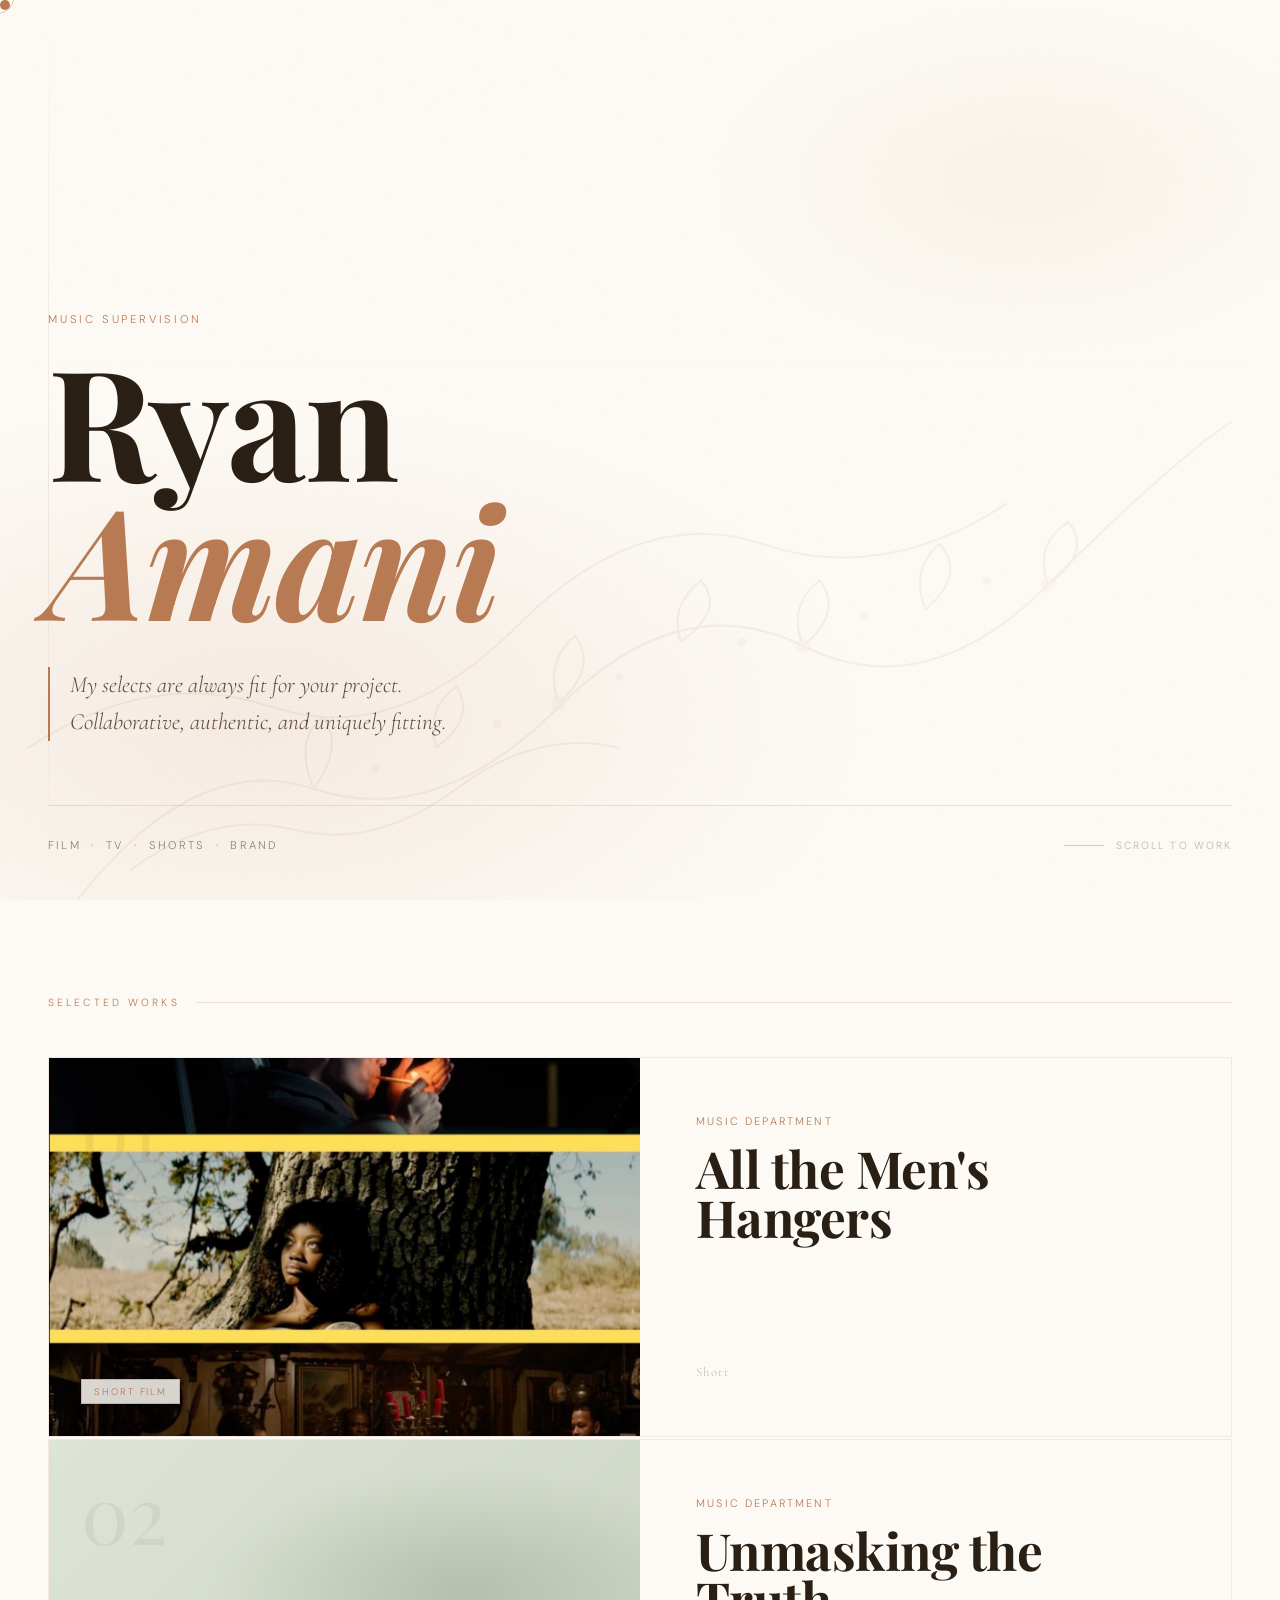
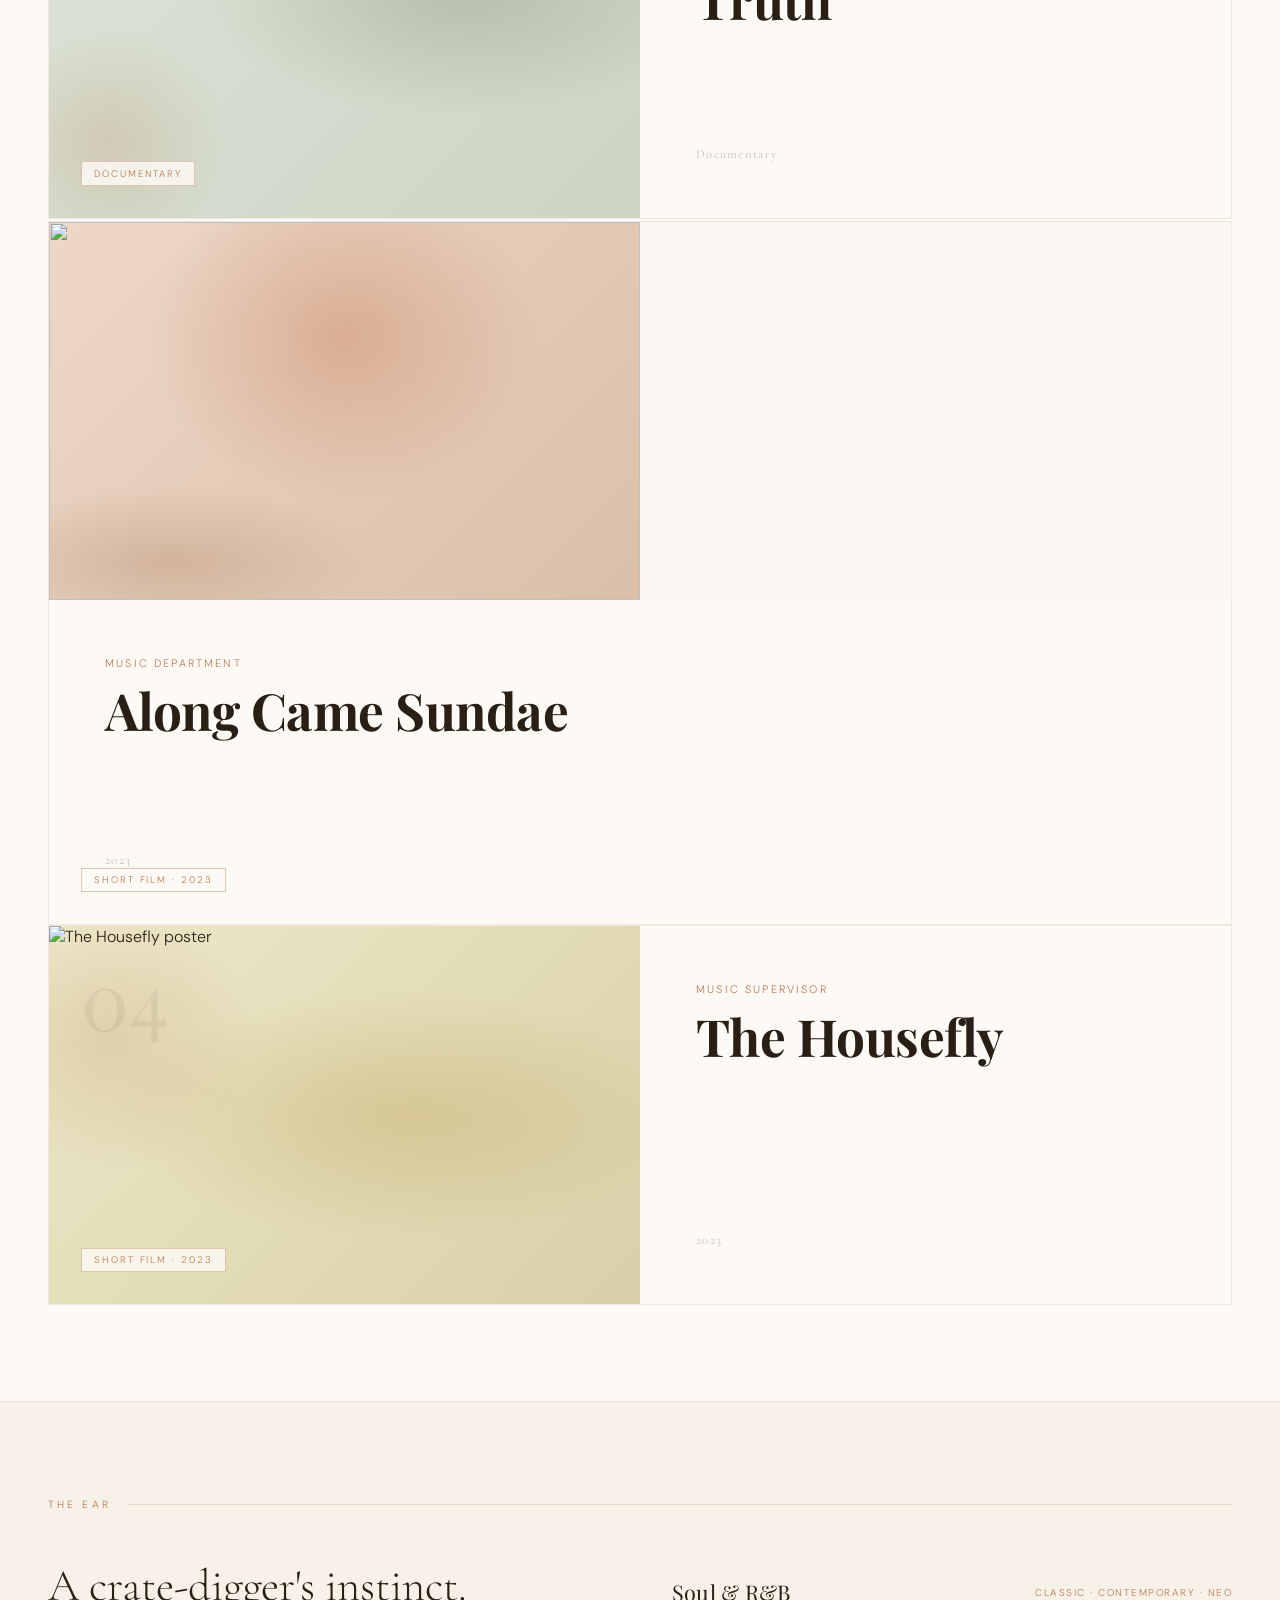
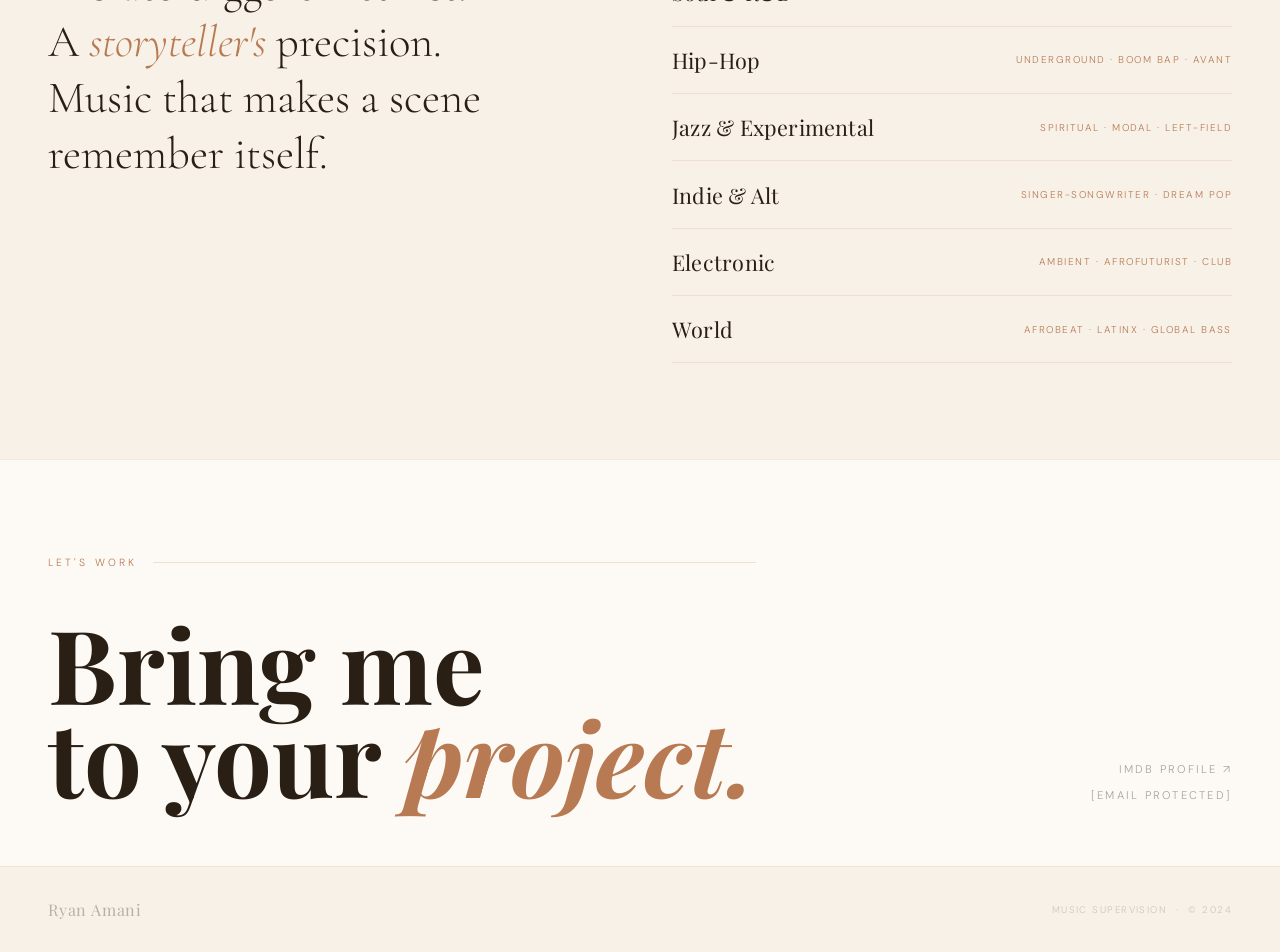
==== index.html @ 5e7c4095 "Rename ryan-amani-music-supervision.html to index.html to fix issues with the netlify 404 on site" ====
<!DOCTYPE html>
<html lang="en">
<head>
  <meta charset="UTF-8" />
  <meta name="viewport" content="width=device-width, initial-scale=1.0"/>
  <title>Ryan Amani — Music Supervision</title>
  <link href="https://fonts.googleapis.com/css2?family=Cormorant+Garamond:ital,wght@0,300;0,400;0,600;1,300;1,400&family=Playfair+Display:ital,wght@0,400;0,700;1,400;1,700&family=DM+Sans:wght@300;400;500&display=swap" rel="stylesheet"/>
  <style>
    :root {
      --cream: #FAF6EF;
      --parchment: #F0E8D8;
      --clay: #B87A52;
      --earth: #9C6B45;
      --bark: #D4C4B0;
      --sienna: #C4724A;
      --warm-bg: #FDFAF5;
      --soft-bg: #F7F1E8;
      --sage: #7C8C6E;
      --gold: #B8943C;
      --ink: #2A1F14;
      --ink-light: #5C4A38;
      --off-white: #FDFAF5;
    }

    *, *::before, *::after { margin: 0; padding: 0; box-sizing: border-box; }

    html { scroll-behavior: smooth; }

    body {
      background-color: var(--warm-bg);
      color: var(--ink);
      font-family: 'DM Sans', sans-serif;
      font-weight: 300;
      overflow-x: hidden;
      cursor: none;
    }

    /* Custom Cursor */
    .cursor {
      width: 10px; height: 10px;
      background: var(--clay);
      border-radius: 50%;
      position: fixed;
      top: 0; left: 0;
      pointer-events: none;
      z-index: 9999;
      transition: transform 0.15s ease, background 0.2s;
    }
    .cursor-ring {
      width: 32px; height: 32px;
      border: 1px solid var(--clay);
      border-radius: 50%;
      position: fixed;
      top: 0; left: 0;
      pointer-events: none;
      z-index: 9998;
      transition: transform 0.35s ease, width 0.3s, height 0.3s;
      opacity: 0.4;
    }

    /* Grain overlay */
    body::before {
      content: '';
      position: fixed;
      inset: 0;
      background-image: url("data:image/svg+xml,%3Csvg viewBox='0 0 256 256' xmlns='http://www.w3.org/2000/svg'%3E%3Cfilter id='noise'%3E%3CfeTurbulence type='fractalNoise' baseFrequency='0.9' numOctaves='4' stitchTiles='stitch'/%3E%3C/filter%3E%3Crect width='100%25' height='100%25' filter='url(%23noise)' opacity='0.04'/%3E%3C/svg%3E");
      pointer-events: none;
      z-index: 100;
      opacity: 0.35;
    }

    /* ── HERO ── */
    .hero {
      min-height: 100vh;
      display: grid;
      grid-template-rows: 1fr auto;
      padding: 3rem;
      position: relative;
      overflow: hidden;
    }

    .hero-bg {
      position: absolute;
      inset: 0;
      background:
        radial-gradient(ellipse 80% 60% at 20% 80%, rgba(184,122,82,0.12) 0%, transparent 60%),
        radial-gradient(ellipse 50% 40% at 80% 20%, rgba(184,148,60,0.07) 0%, transparent 50%),
        var(--warm-bg);
      z-index: 0;
    }

    .hero-line {
      position: absolute;
      top: 0; left: 3rem;
      width: 1px;
      height: 100%;
      background: linear-gradient(to bottom, transparent, var(--clay), transparent);
      opacity: 0.15;
    }

    .hero-content {
      position: relative;
      z-index: 1;
      display: flex;
      flex-direction: column;
      justify-content: flex-end;
      padding-bottom: 4rem;
    }

    .hero-eyebrow {
      font-family: 'DM Sans', sans-serif;
      font-size: 0.7rem;
      letter-spacing: 0.25em;
      text-transform: uppercase;
      color: var(--clay);
      margin-bottom: 1.5rem;
      opacity: 0;
      animation: fadeUp 1s 0.3s forwards;
    }

    .hero-name {
      font-family: 'Playfair Display', serif;
      font-size: clamp(4.5rem, 12vw, 11rem);
      line-height: 0.9;
      letter-spacing: -0.01em;
      color: var(--ink);
      opacity: 0;
      animation: fadeUp 1s 0.5s forwards;
      position: relative;
    }

    .hero-name span {
      display: block;
      color: var(--clay);
      font-style: italic;
    }

    /* Botanical/geometric SVG pattern overlay on name */
    .hero-name-wrap {
      position: relative;
      display: inline-block;
    }

    .hero-name-pattern {
      position: absolute;
      inset: -10px -20px;
      pointer-events: none;
      opacity: 0.07;
      z-index: 2;
      overflow: visible;
    }

    .hero-tagline {
      margin-top: 2.5rem;
      font-family: 'Cormorant Garamond', serif;
      font-style: italic;
      font-size: clamp(1.1rem, 2.2vw, 1.45rem);
      color: var(--ink-light);
      max-width: 520px;
      line-height: 1.6;
      opacity: 0;
      animation: fadeUp 1s 0.8s forwards;
      border-left: 2px solid var(--clay);
      padding-left: 1.25rem;
    }

    .hero-footer {
      position: relative;
      z-index: 1;
      display: flex;
      justify-content: space-between;
      align-items: flex-end;
      padding-top: 2rem;
      border-top: 1px solid rgba(184,122,82,0.2);
      opacity: 0;
      animation: fadeUp 1s 1.1s forwards;
    }

    .hero-role {
      font-size: 0.7rem;
      letter-spacing: 0.2em;
      text-transform: uppercase;
      color: var(--sage);
    }

    .scroll-hint {
      font-size: 0.65rem;
      letter-spacing: 0.2em;
      text-transform: uppercase;
      color: rgba(42,31,20,0.3);
      display: flex;
      align-items: center;
      gap: 0.75rem;
    }
    .scroll-hint::before {
      content: '';
      width: 40px; height: 1px;
      background: rgba(42,31,20,0.2);
    }

    /* ── SECTION DIVIDER ── */
    .section-label {
      font-size: 0.65rem;
      letter-spacing: 0.3em;
      text-transform: uppercase;
      color: var(--clay);
      margin-bottom: 3rem;
      display: flex;
      align-items: center;
      gap: 1rem;
    }
    .section-label::after {
      content: '';
      flex: 1;
      height: 1px;
      background: rgba(184,122,82,0.2);
    }

    /* ── PROJECTS ── */
    .projects-section {
      padding: 6rem 3rem;
      background: var(--warm-bg);
    }

    .projects-grid {
      display: flex;
      flex-direction: column;
      gap: 2px;
    }

    .project-card {
      position: relative;
      overflow: hidden;
      cursor: none;
      background: rgba(0,0,0,0.01);
      border: 1px solid rgba(184,122,82,0.12);
      transition: border-color 0.4s;
    }

    .project-card:hover {
      border-color: rgba(184,122,82,0.35);
    }

    .project-inner {
      display: grid;
      grid-template-columns: 1fr 1fr;
      min-height: 42vh;
      transition: min-height 0.6s cubic-bezier(0.16, 1, 0.3, 1);
    }

    .project-card:hover .project-inner {
      min-height: 58vh;
    }

    .project-visual {
      position: relative;
      overflow: hidden;
      background: var(--parchment);
    }

    .project-visual-bg {
      position: absolute;
      inset: 0;
      transition: transform 0.8s cubic-bezier(0.16, 1, 0.3, 1);
    }

    .project-card:hover .project-visual-bg {
      transform: scale(1.05);
    }

    /* Poster image styles */
    .project-poster {
      position: absolute;
      inset: 0;
      width: 100%;
      height: 100%;
      object-fit: cover;
      transition: transform 0.8s cubic-bezier(0.16, 1, 0.3, 1);
      z-index: 1;
    }

    .project-card:hover .project-poster {
      transform: scale(1.05);
    }

    /* Unique color stories per card (fallback when no poster) */
    .card-1 .project-visual-bg {
      background:
        radial-gradient(ellipse 70% 80% at 30% 60%, rgba(184,122,82,0.35) 0%, transparent 55%),
        radial-gradient(ellipse 50% 40% at 80% 20%, rgba(184,148,60,0.2) 0%, transparent 50%),
        linear-gradient(135deg, #EDE0CF 0%, #D9C9B4 100%);
    }
    .card-2 .project-visual-bg {
      background:
        radial-gradient(ellipse 80% 60% at 70% 40%, rgba(124,140,110,0.35) 0%, transparent 55%),
        radial-gradient(ellipse 40% 60% at 10% 80%, rgba(184,122,82,0.2) 0%, transparent 50%),
        linear-gradient(135deg, #DDE4D6 0%, #CCD4C4 100%);
    }
    .card-3 .project-visual-bg {
      background:
        radial-gradient(ellipse 60% 80% at 50% 30%, rgba(196,114,74,0.35) 0%, transparent 55%),
        radial-gradient(ellipse 70% 40% at 20% 90%, rgba(155,107,69,0.25) 0%, transparent 50%),
        linear-gradient(135deg, #EDD8C8 0%, #DBBFA8 100%);
    }
    .card-4 .project-visual-bg {
      background:
        radial-gradient(ellipse 90% 60% at 60% 50%, rgba(184,148,60,0.28) 0%, transparent 55%),
        radial-gradient(ellipse 50% 70% at 10% 30%, rgba(184,122,82,0.2) 0%, transparent 50%),
        linear-gradient(135deg, #EDE8C8 0%, #D8D0A8 100%);
    }

    .project-number {
      position: absolute;
      top: 2rem; left: 2rem;
      font-family: 'Playfair Display', serif;
      font-size: 5rem;
      line-height: 1;
      color: rgba(42,31,20,0.06);
      z-index: 2;
      user-select: none;
      transition: color 0.4s, font-size 0.4s;
    }

    .project-card:hover .project-number {
      color: rgba(42,31,20,0.1);
      font-size: 6rem;
    }

    .project-type-badge {
      position: absolute;
      bottom: 2rem; left: 2rem;
      font-size: 0.6rem;
      letter-spacing: 0.2em;
      text-transform: uppercase;
      color: var(--clay);
      border: 1px solid rgba(184,122,82,0.4);
      padding: 0.3rem 0.75rem;
      z-index: 3;
      background: rgba(253,250,245,0.85);
      backdrop-filter: blur(4px);
    }

    .project-info {
      padding: 3.5rem;
      display: flex;
      flex-direction: column;
      justify-content: space-between;
      position: relative;
      background: var(--warm-bg);
    }

    .project-info::before {
      content: '';
      position: absolute;
      top: 0; left: 0;
      width: 2px;
      height: 0%;
      background: var(--clay);
      transition: height 0.6s cubic-bezier(0.16, 1, 0.3, 1);
    }

    .project-card:hover .project-info::before {
      height: 100%;
    }

    .project-title {
      font-family: 'Playfair Display', serif;
      font-size: clamp(2.2rem, 4vw, 4.5rem);
      line-height: 0.95;
      letter-spacing: -0.01em;
      color: var(--ink);
      transition: color 0.3s;
    }

    .project-card:hover .project-title {
      color: var(--clay);
    }

    .project-meta {
      margin-top: 1.5rem;
    }

    .project-role {
      font-size: 0.68rem;
      letter-spacing: 0.2em;
      text-transform: uppercase;
      color: var(--clay);
      margin-bottom: 1rem;
    }

    .project-desc {
      font-family: 'Cormorant Garamond', serif;
      font-size: 1.1rem;
      line-height: 1.65;
      color: var(--ink-light);
      max-width: 380px;
      height: 0;
      overflow: hidden;
      transition: height 0.6s cubic-bezier(0.16, 1, 0.3, 1), opacity 0.4s;
      opacity: 0;
    }

    .project-card:hover .project-desc {
      height: 120px;
      opacity: 1;
    }

    .project-year {
      font-family: 'Cormorant Garamond', serif;
      font-size: 0.8rem;
      color: rgba(42,31,20,0.3);
      letter-spacing: 0.1em;
      margin-top: auto;
      padding-top: 2rem;
    }

    .project-arrow {
      position: absolute;
      bottom: 3.5rem; right: 3.5rem;
      width: 48px; height: 48px;
      border: 1px solid rgba(184,122,82,0.35);
      border-radius: 50%;
      display: flex;
      align-items: center;
      justify-content: center;
      color: var(--clay);
      font-size: 1.1rem;
      opacity: 0;
      transform: translateY(8px);
      transition: opacity 0.4s, transform 0.4s, background 0.3s;
    }

    .project-card:hover .project-arrow {
      opacity: 1;
      transform: translateY(0);
    }

    .project-arrow:hover {
      background: var(--clay);
      color: white;
    }

    /* ── TASTE / GENRE SECTION ── */
    .taste-section {
      padding: 6rem 3rem;
      border-top: 1px solid rgba(184,122,82,0.15);
      background: var(--soft-bg);
    }

    .taste-grid {
      display: grid;
      grid-template-columns: 1fr 1fr;
      gap: 4rem;
      align-items: start;
    }

    .taste-statement {
      font-family: 'Cormorant Garamond', serif;
      font-size: clamp(1.8rem, 3.5vw, 2.8rem);
      line-height: 1.25;
      color: var(--ink);
      font-weight: 300;
    }

    .taste-statement em {
      color: var(--clay);
      font-style: italic;
    }

    .genre-list {
      display: flex;
      flex-direction: column;
      gap: 0;
    }

    .genre-item {
      display: flex;
      justify-content: space-between;
      align-items: center;
      padding: 1.2rem 0;
      border-bottom: 1px solid rgba(184,122,82,0.15);
      position: relative;
      overflow: hidden;
      cursor: none;
    }

    .genre-item::after {
      content: '';
      position: absolute;
      inset: 0;
      background: rgba(184,122,82,0.05);
      transform: translateX(-100%);
      transition: transform 0.4s cubic-bezier(0.16, 1, 0.3, 1);
    }

    .genre-item:hover::after {
      transform: translateX(0);
    }

    .genre-name {
      font-family: 'Playfair Display', serif;
      font-size: 1.35rem;
      letter-spacing: 0.01em;
      color: var(--ink);
      z-index: 1;
    }

    .genre-tags {
      font-size: 0.62rem;
      letter-spacing: 0.15em;
      text-transform: uppercase;
      color: var(--clay);
      z-index: 1;
    }

    /* ── CONTACT ── */
    .contact-section {
      padding: 6rem 3rem 4rem;
      border-top: 1px solid rgba(184,122,82,0.15);
      background: var(--warm-bg);
      display: flex;
      justify-content: space-between;
      align-items: flex-end;
      flex-wrap: wrap;
      gap: 3rem;
    }

    .contact-cta {
      font-family: 'Playfair Display', serif;
      font-size: clamp(3rem, 8vw, 7rem);
      line-height: 0.9;
      color: var(--ink);
    }

    .contact-cta span {
      color: var(--clay);
      font-style: italic;
    }

    .contact-links {
      display: flex;
      flex-direction: column;
      gap: 0.75rem;
      align-items: flex-end;
    }

    .contact-link {
      font-size: 0.7rem;
      letter-spacing: 0.2em;
      text-transform: uppercase;
      color: rgba(42,31,20,0.4);
      text-decoration: none;
      transition: color 0.3s;
      cursor: none;
    }

    .contact-link:hover {
      color: var(--clay);
    }

    .footer-bar {
      padding: 2rem 3rem;
      border-top: 1px solid rgba(184,122,82,0.12);
      background: var(--soft-bg);
      display: flex;
      justify-content: space-between;
      align-items: center;
    }

    .footer-name {
      font-family: 'Playfair Display', serif;
      font-size: 1rem;
      letter-spacing: 0.05em;
      color: rgba(42,31,20,0.3);
    }

    .footer-copy {
      font-size: 0.6rem;
      letter-spacing: 0.15em;
      text-transform: uppercase;
      color: rgba(42,31,20,0.2);
    }

    @keyframes fadeUp {
      from { opacity: 0; transform: translateY(24px); }
      to   { opacity: 1; transform: translateY(0); }
    }

    /* ── PROJECT MODAL ── */
    .modal-overlay {
      position: fixed;
      inset: 0;
      background: rgba(15,10,5,0.82);
      backdrop-filter: blur(10px);
      -webkit-backdrop-filter: blur(10px);
      z-index: 2000;
      display: flex;
      align-items: center;
      justify-content: center;
      padding: 2rem;
      opacity: 0;
      pointer-events: none;
      transition: opacity 0.45s ease;
    }
    .modal-overlay.active {
      opacity: 1;
      pointer-events: all;
    }
    .modal-panel {
      position: relative;
      width: 100%;
      max-width: 1100px;
      max-height: 90vh;
      overflow-y: auto;
      background: var(--warm-bg);
      display: grid;
      grid-template-columns: 1fr 1.45fr;
      transform: translateY(30px) scale(0.98);
      transition: transform 0.5s cubic-bezier(0.16, 1, 0.3, 1);
      scrollbar-width: none;
    }
    .modal-panel::-webkit-scrollbar { display: none; }
    .modal-overlay.active .modal-panel {
      transform: translateY(0) scale(1);
    }
    .modal-poster-col {
      position: sticky;
      top: 0;
      align-self: start;
      overflow: hidden;
    }
    .modal-poster-col img {
      width: 100%;
      height: 100%;
      min-height: 500px;
      object-fit: cover;
      display: block;
    }
    .modal-content-col {
      padding: 3.5rem 3rem 3rem;
      display: flex;
      flex-direction: column;
      gap: 2rem;
      background: var(--warm-bg);
    }
    .modal-eyebrow {
      font-size: 0.62rem;
      letter-spacing: 0.28em;
      text-transform: uppercase;
      color: var(--clay);
    }
    .modal-title {
      font-family: 'Playfair Display', serif;
      font-size: clamp(2.2rem, 4vw, 3.4rem);
      line-height: 1.0;
      color: var(--ink);
    }
    .modal-title em {
      font-style: italic;
      color: var(--clay);
    }
    .modal-meta-row {
      display: flex;
      gap: 2rem;
      flex-wrap: wrap;
    }
    .modal-meta-item {
      display: flex;
      flex-direction: column;
      gap: 0.25rem;
    }
    .modal-meta-label {
      font-size: 0.58rem;
      letter-spacing: 0.2em;
      text-transform: uppercase;
      color: rgba(42,31,20,0.35);
    }
    .modal-meta-value {
      font-family: 'Cormorant Garamond', serif;
      font-size: 1rem;
      color: var(--ink-light);
    }
    .modal-divider {
      height: 1px;
      background: rgba(184,122,82,0.15);
    }
    .modal-desc {
      font-family: 'Cormorant Garamond', serif;
      font-size: 1.2rem;
      line-height: 1.7;
      color: var(--ink-light);
    }
    .modal-video-wrap {
      position: relative;
      aspect-ratio: 16/9;
      background: #0A0806;
      overflow: hidden;
    }
    .modal-video-wrap iframe {
      position: absolute;
      inset: 0;
      width: 100%;
      height: 100%;
      border: none;
    }
    .modal-festivals {
  display: flex;
  flex-wrap: wrap;
  gap: 8px;
  margin: 12px 0 20px;
}
.festival-pill {
  font-family: 'DM Sans', sans-serif;
  font-size: 0.7rem;
  letter-spacing: 0.06em;
  text-transform: uppercase;
  color: var(--clay);
  border: 1px solid var(--clay);
  border-radius: 20px;
  padding: 3px 10px;
  opacity: 0.85;
}
.modal-video-label {
      font-size: 0.6rem;
      letter-spacing: 0.2em;
      text-transform: uppercase;
      color: rgba(42,31,20,0.3);
      margin-top: 0.6rem;
    }
    .modal-close {
      position: absolute;
      top: 1.25rem;
      right: 1.25rem;
      width: 38px; height: 38px;
      border-radius: 50%;
      background: rgba(42,31,20,0.08);
      border: 1px solid rgba(184,122,82,0.2);
      display: flex; align-items: center; justify-content: center;
      cursor: none;
      transition: background 0.25s, border-color 0.25s;
      z-index: 10;
      font-size: 0.85rem;
      color: var(--ink);
    }
    .modal-close:hover {
      background: var(--clay);
      color: white;
      border-color: var(--clay);
    }
    /* Watch button on cards */
    .watch-btn {
      display: inline-flex;
      align-items: center;
      gap: 0.6rem;
      margin-top: 1.5rem;
      font-size: 0.65rem;
      letter-spacing: 0.2em;
      text-transform: uppercase;
      color: var(--clay);
      border: 1px solid rgba(184,122,82,0.35);
      padding: 0.55rem 1rem;
      background: none;
      cursor: none;
      opacity: 0;
      transform: translateY(6px);
      transition: opacity 0.4s, transform 0.4s, background 0.3s, color 0.3s;
    }
    .project-card:hover .watch-btn {
      opacity: 1;
      transform: translateY(0);
    }
    .watch-btn:hover {
      background: var(--clay);
      color: white;
      border-color: var(--clay);
    }
    .watch-btn-icon {
      width: 18px; height: 18px;
      border-radius: 50%;
      background: var(--clay);
      display: flex;
      align-items: center;
      justify-content: center;
      flex-shrink: 0;
      transition: background 0.3s;
    }
    .watch-btn:hover .watch-btn-icon { background: white; }
    .watch-btn-icon svg {
      width: 7px; height: 7px;
      fill: white;
      margin-left: 1px;
      transition: fill 0.3s;
    }
    .watch-btn:hover .watch-btn-icon svg { fill: var(--clay); }

    @media (max-width: 768px) {
      .hero { padding: 2rem; }
      .projects-section, .taste-section, .contact-section { padding: 4rem 2rem; }
      .project-inner { grid-template-columns: 1fr; }
      .project-visual { min-height: 220px; }
      .project-info { padding: 2rem; }
      .taste-grid { grid-template-columns: 1fr; }
      .contact-links { align-items: flex-start; }
      .footer-bar { padding: 1.5rem 2rem; }
      .modal-panel { grid-template-columns: 1fr; }
      .modal-poster-col { position: relative; }
      .modal-poster-col img { min-height: 260px; }
      .modal-content-col { padding: 2rem; }
    }
  </style>
</head>
<body>

  <!-- Custom cursor -->
  <div class="cursor" id="cursor"></div>
  <div class="cursor-ring" id="cursorRing"></div>

  <!-- ── HERO ── -->
  <section class="hero">
    <div class="hero-bg"></div>
    <div class="hero-line"></div>
    <div class="hero-content">
      <p class="hero-eyebrow">Music Supervision</p>
      <div class="hero-name-wrap">
        <h1 class="hero-name">
          Ryan<span>Amani</span>
        </h1>
        <!-- Botanical pattern overlay -->
        <svg class="hero-name-pattern" viewBox="0 0 600 300" preserveAspectRatio="none" xmlns="http://www.w3.org/2000/svg" aria-hidden="true">
          <!-- Flowing botanical branches -->
          <g fill="none" stroke="#8B5E3C" stroke-width="1">
            <path d="M20,280 Q80,200 140,220 Q200,240 260,180 Q320,120 380,150 Q440,180 500,120 Q560,60 590,40"/>
            <path d="M0,200 Q60,160 120,180 Q180,200 240,140 Q300,80 360,100 Q420,120 480,80"/>
            <path d="M50,260 Q90,230 130,240 Q170,250 210,220 Q250,190 290,200"/>
            <!-- Leaves on first branch -->
            <path d="M140,220 Q155,200 145,185 Q130,195 140,220"/>
            <path d="M200,200 Q220,185 210,170 Q195,180 200,200"/>
            <path d="M260,178 Q280,160 268,145 Q253,158 260,178"/>
            <path d="M320,148 Q342,132 330,118 Q314,130 320,148"/>
            <path d="M380,150 Q400,133 388,118 Q372,130 380,150"/>
            <path d="M440,132 Q460,115 447,100 Q432,112 440,132"/>
            <path d="M500,120 Q522,104 510,89 Q493,100 500,120"/>
            <!-- Small flowers -->
            <circle cx="260" cy="178" r="3" fill="#B87A52" opacity="0.5"/>
            <circle cx="380" cy="150" r="3" fill="#B87A52" opacity="0.5"/>
            <circle cx="500" cy="120" r="3" fill="#B87A52" opacity="0.5"/>
            <!-- Dotted details -->
            <circle cx="170" cy="210" r="1.5" fill="#8B5E3C" opacity="0.6"/>
            <circle cx="230" cy="188" r="1.5" fill="#8B5E3C" opacity="0.6"/>
            <circle cx="290" cy="165" r="1.5" fill="#8B5E3C" opacity="0.6"/>
            <circle cx="350" cy="148" r="1.5" fill="#8B5E3C" opacity="0.6"/>
            <circle cx="410" cy="135" r="1.5" fill="#8B5E3C" opacity="0.6"/>
            <circle cx="470" cy="118" r="1.5" fill="#8B5E3C" opacity="0.6"/>
            <!-- Thin horizontal lines (like staff lines, subtle) -->
            <line x1="0" y1="290" x2="600" y2="290" stroke="#B87A52" stroke-width="0.4" opacity="0.4"/>
            <line x1="0" y1="10" x2="600" y2="10" stroke="#B87A52" stroke-width="0.4" opacity="0.4"/>
          </g>
        </svg>
      </div>
      <p class="hero-tagline">
        My selects are always fit for your project.<br>
        Collaborative, authentic, and uniquely fitting.
      </p>
    </div>
    <div class="hero-footer">
      <span class="hero-role">Film &nbsp;·&nbsp; TV &nbsp;·&nbsp; Shorts &nbsp;·&nbsp; Brand</span>
      <span class="scroll-hint">Scroll to work</span>
    </div>
  </section>

  <!-- ── PROJECTS ── -->
  <section class="projects-section">
    <p class="section-label">Selected Works</p>
    <div class="projects-grid">

      <!-- Card 1 -->
<article class="project-card card-1">
  <div class="project-inner">
    <div class="project-visual">
      <div class="project-visual-bg" style="background-image: url('[data-uri]'); background-size: cover; background-position: center;"></div>
      <div class="project-number">01</div>
      <span class="project-type-badge">Short Film</span>
    </div>
    <div class="project-info">
      <div>
        <p class="project-role">Music Department</p>
        <h2 class="project-title">All the Men's Hangers</h2>
        <div class="project-meta">
          <p class="project-desc">
            A short-form world that demanded a sonic landscape as specific and layered as its characters — every cue hand-selected to deepen the emotional undercurrent.
          </p>
        </div>
      </div>
      <span class="project-year">Short</span>
      <div class="project-arrow">↗</div>
    </div>
  </div>
</article>
      <!-- Card 2 -->
      <article class="project-card card-2">
        <div class="project-inner">
          <div class="project-visual">
            <div class="project-visual-bg"></div>
            <img class="project-poster" src="" alt="Unmasking the Truth poster" onerror="this.style.display='none'"/>
            <div class="project-number">02</div>
            <span class="project-type-badge">Documentary</span>
          </div>
          <div class="project-info">
            <div>
              <p class="project-role">Music Department</p>
              <h2 class="project-title">Unmasking the Truth</h2>
              <div class="project-meta">
                <p class="project-desc">
                  Truth-telling demands music that doesn't flinch. Curated a sonic thread that honored the weight of the narrative while keeping audiences present and feeling.
                </p>
              </div>
            </div>
            <span class="project-year">Documentary</span>
            <div class="project-arrow">↗</div>
          </div>
        </div>
      </article>

      <!-- Card 3 -->
      <article class="project-card card-3" data-modal="sundae">
        <div class="project-inner">
          <div class="project-visual">
            <div class="project-visual-bg"></div>
            <img class="project-poster" src=""
              <div class="project-number">03</div>
            <span class="project-type-badge">Short Film · 2023</span>
          </div>
          <div class="project-info">
            <div>
              <p class="project-role">Music Department</p>
              <h2 class="project-title">Along Came Sundae</h2>
              <div class="project-meta">
                <p class="project-desc">
                  Warmth, whimsy, and something a little unexpected — the music had to carry the same spirit as the story. Found selections that felt lived-in and alive.
                </p>
              </div>
              <button class="watch-btn" data-open="sundae" aria-label="View Along Came Sundae project">
                <span class="watch-btn-icon">
                  <svg viewBox="0 0 10 10" xmlns="http://www.w3.org/2000/svg"><polygon points="2,1 9,5 2,9"/></svg>
                </span>
                View Project
              </button>
            </div>
            <span class="project-year">2023</span>
            <div class="project-arrow">↗</div>
          </div>
        </div>
      </article>

      <!-- Card 4 -->
      <article class="project-card card-4" data-modal="housefly">
        <div class="project-inner">
          <div class="project-visual">
            <div class="project-visual-bg"></div>
            <img class="project-poster" id="housefly-card-poster" alt="The Housefly poster"/>
            <div class="project-number">04</div>
            <span class="project-type-badge">Short Film · 2023</span>
          </div>
          <div class="project-info">
            <div>
              <p class="project-role">Music Supervisor</p>
              <h2 class="project-title">The Housefly</h2>
              <div class="project-meta">
                <p class="project-desc">
                  Small in frame, enormous in feeling. The right music makes the intimate feel infinite — every track chosen to expand the world of the film beyond its edges.
                </p>
              </div>
              <button class="watch-btn" data-open="housefly" aria-label="View The Housefly project">
                <span class="watch-btn-icon">
                  <svg viewBox="0 0 10 10" xmlns="http://www.w3.org/2000/svg"><polygon points="2,1 9,5 2,9"/></svg>
                </span>
                View Project
              </button>
            </div>
            <span class="project-year">2023</span>
            <div class="project-arrow">↗</div>
          </div>
        </div>
      </article>

    </div>
  </section>

  <!-- ── PROJECT MODAL: Along Came Sundae ── -->
  <div class="modal-overlay" id="modal-sundae" role="dialog" aria-modal="true" aria-label="Along Came Sundae">
    <div class="modal-panel">
      <button class="modal-close" id="closeModal" aria-label="Close">✕</button>
      <div class="modal-poster-col">
        <img id="modal-sundae-poster" src="" </div>
      <div class="modal-content-col">
        <div>
          <p class="modal-eyebrow">Music Department &nbsp;·&nbsp; Short Film</p>
          <h2 class="modal-title">Along Came<br><em>Sundae</em></h2>
        </div>
        <div class="modal-meta-row">
          <div class="modal-meta-item">
            <span class="modal-meta-label">Year</span>
            <span class="modal-meta-value">2023</span>
          </div>
          <div class="modal-meta-item">
            <span class="modal-meta-label">Production</span>
            <span class="modal-meta-value">Yellow Rain Productions</span>
          </div>
          <div class="modal-meta-item">
            <span class="modal-meta-label">Director</span>
            <span class="modal-meta-value">Sabrina Lassegue</span>
          </div>
        </div>
        <div class="modal-divider"></div>
        <p class="modal-desc">
          Eight-year-old Gabi lives with her stepmother and her mom's boyfriend — watching them argue, waiting for her mom to just stop and play. When she learns about CPS at school, she decides to take matters into her own hands. A story about a child's love, its limits, and the quiet courage it takes to ask for more.
        </p>
        <div>
          <div class="modal-video-wrap">
            <iframe
              src="https://www.youtube.com/embed/LuwMjxLIA4U?si=YX55J720yI84QkiI"
              title="Along Came Sundae — Opening Scene"
              allow="accelerometer; autoplay; clipboard-write; encrypted-media; gyroscope; picture-in-picture; web-share"
              referrerpolicy="strict-origin-when-cross-origin"
              allowfullscreen>
            </iframe>
          </div>
          <p class="modal-video-label">Opening Scene</p>
        </div>
      </div>
    </div>
  </div>

  <!-- ── MODAL: THE HOUSEFLY ── -->
  <div class="modal-overlay" id="modal-housefly" role="dialog" aria-modal="true" aria-label="The Housefly">
    <div class="modal-inner">
      <button class="modal-close" id="closeModalHousefly" aria-label="Close">✕</button>
      <div class="modal-grid">
        <div class="modal-poster-col">
          <div class="modal-video-wrap" style="height:100%;min-height:320px;">
            <iframe
              width="100%"
              height="100%"
              style="min-height:320px;"
              src="https://www.youtube.com/embed/6_J03Ldp710?si=kBLh4TSWgqh3hYn5"
              title="The Housefly Trailer"
              frameborder="0"
              allow="accelerometer; autoplay; clipboard-write; encrypted-media; gyroscope; picture-in-picture; web-share"
              referrerpolicy="strict-origin-when-cross-origin"
              allowfullscreen>
            </iframe>
          </div>
          <p class="modal-video-label">Official Trailer</p>
        </div>
        <div class="modal-content-col">
          <p class="modal-eyebrow">Short Film &nbsp;·&nbsp; 2023</p>
          <h2 class="modal-title">The Housefly</h2>
          <div class="modal-meta-row">
            <span class="modal-meta-item">Directed by Darshan Patel</span>
            <span class="modal-meta-item">Yellow Rain Productions &amp; The Smoot Company</span>
            <span class="modal-meta-item">Music Supervisor: Ryan Amani</span>
          </div>
          <div class="modal-divider"></div>
          <p class="modal-description">A man is bothered by the presence of a fly. As he starts to take more drastic measures to kill the insect, he slowly loses touch with reality.</p>
          <div class="modal-festivals">
            <span class="festival-pill">Tallahassee Film Festival</span>
            <span class="festival-pill">Rome International Film Festival</span>
            <span class="festival-pill">Popcorn Frights</span>
            <span class="festival-pill">Vero Beach Film Festival 2024</span>
          </div>
        </div>
      </div>
    </div>
  </div>


  <!-- ── MODAL: UNMASKING THE TRUTH ── -->
  <div class="modal-overlay" id="modal-unmasking" role="dialog" aria-modal="true" aria-label="Unmasking the Truth">
    <div class="modal-inner" style="max-width:780px;">
      <button class="modal-close" id="closeModalUnmasking" aria-label="Close">✕</button>
      <div style="display:flex;flex-direction:column;gap:1.5rem;">
        <img src=""
          <div class="modal-content-col" style="padding:0;">
          <p class="modal-eyebrow">Documentary</p>
          <h2 class="modal-title">Unmasking the Truth</h2>
          <div class="modal-meta-row">
            <span class="modal-meta-item">Music Supervisor: Ryan Amani</span>
          </div>
          <div class="modal-divider"></div>
          <p class="modal-description">What happens when a community's trust in public health is shattered overnight? Through the powerful gift of storytelling, <em>Unmasking the Truth: The Impact of COVID-19 in Albany, GA</em> brings together voices from the hospital system, faith communities, affected families, public health leaders, and social justice advocates to illuminate one community's journey through the early days of the pandemic.</p>
          <p class="modal-description" style="margin-top:0.75rem;">Albany, Georgia is a historically Black community celebrated by W.E.B. Du Bois and Martin Luther King, Jr. Today, it remains a beacon of what restorative care and community connectedness can achieve in our darkest moments. A story of resilience amid repeated crises, and of a community that refused to fracture.</p>
        </div>
      </div>
    </div>
  </div>
  <!-- ── TASTE / GENRE ── -->
  <section class="taste-section">
    <p class="section-label">The Ear</p>
    <div class="taste-grid">
      <div>
        <p class="taste-statement">
          A crate-digger's instinct.<br>
          A <em>storyteller's</em> precision.<br>
          Music that makes a scene<br>
          remember itself.
        </p>
      </div>
      <div class="genre-list">
        <div class="genre-item">
          <span class="genre-name">Soul &amp; R&B</span>
          <span class="genre-tags">Classic · Contemporary · Neo</span>
        </div>
        <div class="genre-item">
          <span class="genre-name">Hip-Hop</span>
          <span class="genre-tags">Underground · Boom Bap · Avant</span>
        </div>
        <div class="genre-item">
          <span class="genre-name">Jazz &amp; Experimental</span>
          <span class="genre-tags">Spiritual · Modal · Left-field</span>
        </div>
        <div class="genre-item">
          <span class="genre-name">Indie &amp; Alt</span>
          <span class="genre-tags">Singer-Songwriter · Dream Pop</span>
        </div>
        <div class="genre-item">
          <span class="genre-name">Electronic</span>
          <span class="genre-tags">Ambient · Afrofuturist · Club</span>
        </div>
        <div class="genre-item">
          <span class="genre-name">World</span>
          <span class="genre-tags">Afrobeat · Latinx · Global Bass</span>
        </div>
      </div>
    </div>
  </section>

  <!-- ── CONTACT ── -->
  <section class="contact-section">
    <div>
      <p class="section-label">Let's Work</p>
      <h2 class="contact-cta">Bring me<br>to your <span>project.</span></h2>
    </div>
    <div class="contact-links">
      <a href="https://www.imdb.com/name/nm12614590/" target="_blank" class="contact-link">IMDb Profile ↗</a>
      <a href="/cdn-cgi/l/email-protection#aec6cbc2c2c1eedcd7cfc0cfc3cfc0c780cdc1c3" class="contact-link"><span class="__cf_email__" data-cfemail="bad2dfd6d6d5fac8c3dbd4dbd7dbd4d394d9d5d7">[email&#160;protected]</span></a>
    </div>
  </section>

  <footer class="footer-bar">
    <span class="footer-name">Ryan Amani</span>
    <span class="footer-copy">Music Supervision &nbsp;·&nbsp; © 2024</span>
  </footer>

  <script data-cfasync="false" src="/cdn-cgi/scripts/5c5dd728/cloudflare-static/email-decode.min.js"></script><script>
    // Custom cursor
    const cursor = document.getElementById('cursor');
    const ring = document.getElementById('cursorRing');
    let mouseX = 0, mouseY = 0;
    let ringX = 0, ringY = 0;

    document.addEventListener('mousemove', e => {
      mouseX = e.clientX;
      mouseY = e.clientY;
      cursor.style.transform = `translate(${mouseX - 6}px, ${mouseY - 6}px)`;
    });

    function animateRing() {
      ringX += (mouseX - ringX) * 0.12;
      ringY += (mouseY - ringY) * 0.12;
      ring.style.transform = `translate(${ringX - 18}px, ${ringY - 18}px)`;
      requestAnimationFrame(animateRing);
    }
    animateRing();

    // Expand ring on hover
    document.querySelectorAll('.project-card, .genre-item, .contact-link, .project-arrow, .watch-btn').forEach(el => {
      el.addEventListener('mouseenter', () => {
        ring.style.width = '64px';
        ring.style.height = '64px';
        cursor.style.background = 'var(--gold)';
      });
      el.addEventListener('mouseleave', () => {
        ring.style.width = '32px';
        ring.style.height = '32px';
        cursor.style.background = 'var(--clay)';
      });
    });

    // Scroll reveal
    const observer = new IntersectionObserver(entries => {
      entries.forEach(entry => {
        if (entry.isIntersecting) {
          entry.target.style.opacity = '1';
          entry.target.style.transform = 'translateY(0)';
        }
      });
    }, { threshold: 0.1 });

    document.querySelectorAll('.project-card, .taste-section, .contact-section').forEach(el => {
      el.style.opacity = '0';
      el.style.transform = 'translateY(32px)';
      el.style.transition = 'opacity 0.8s ease, transform 0.8s ease';
      observer.observe(el);
    });

    // ── PROJECT MODALS ──
    function openModal(id) {
      const el = document.getElementById(id);
      if (el) { el.classList.add('active'); document.body.style.overflow = 'hidden'; }
    }
    function closeModal(id) {
      const el = document.getElementById(id);
      if (el) { el.classList.remove('active'); document.body.style.overflow = ''; }
    }

    // Sundae
    document.querySelectorAll('[data-open="sundae"]').forEach(btn => {
      btn.addEventListener('click', e => { e.stopPropagation(); openModal('modal-sundae'); });
    });
    document.getElementById('closeModal').addEventListener('click', () => closeModal('modal-sundae'));
    document.getElementById('modal-sundae').addEventListener('click', e => {
      if (e.target === document.getElementById('modal-sundae')) closeModal('modal-sundae');
    });

    // Housefly
    document.querySelectorAll('[data-open="housefly"]').forEach(btn => {
      btn.addEventListener('click', e => { e.stopPropagation(); openModal('modal-housefly'); });
    });
    document.getElementById('closeModalHousefly').addEventListener('click', () => closeModal('modal-housefly'));
    document.getElementById('modal-housefly').addEventListener('click', e => {
      if (e.target === document.getElementById('modal-housefly')) closeModal('modal-housefly');
    });

    // Close on Escape (any open modal)
    document.addEventListener('keydown', e => {
      if (e.key === 'Escape') {
        closeModal('modal-sundae');
        closeModal('modal-housefly');
      }
    });

    // Inject Housefly poster (base64 embedded)
    (function() {
      const b64 = ''
        const img = document.getElementById('modal-housefly-poster');
      if (img) img.src = b64;
      const card = document.getElementById('housefly-card-poster');
      if (card) card.src = b64;
    })();

  </script>
</body>
</html>
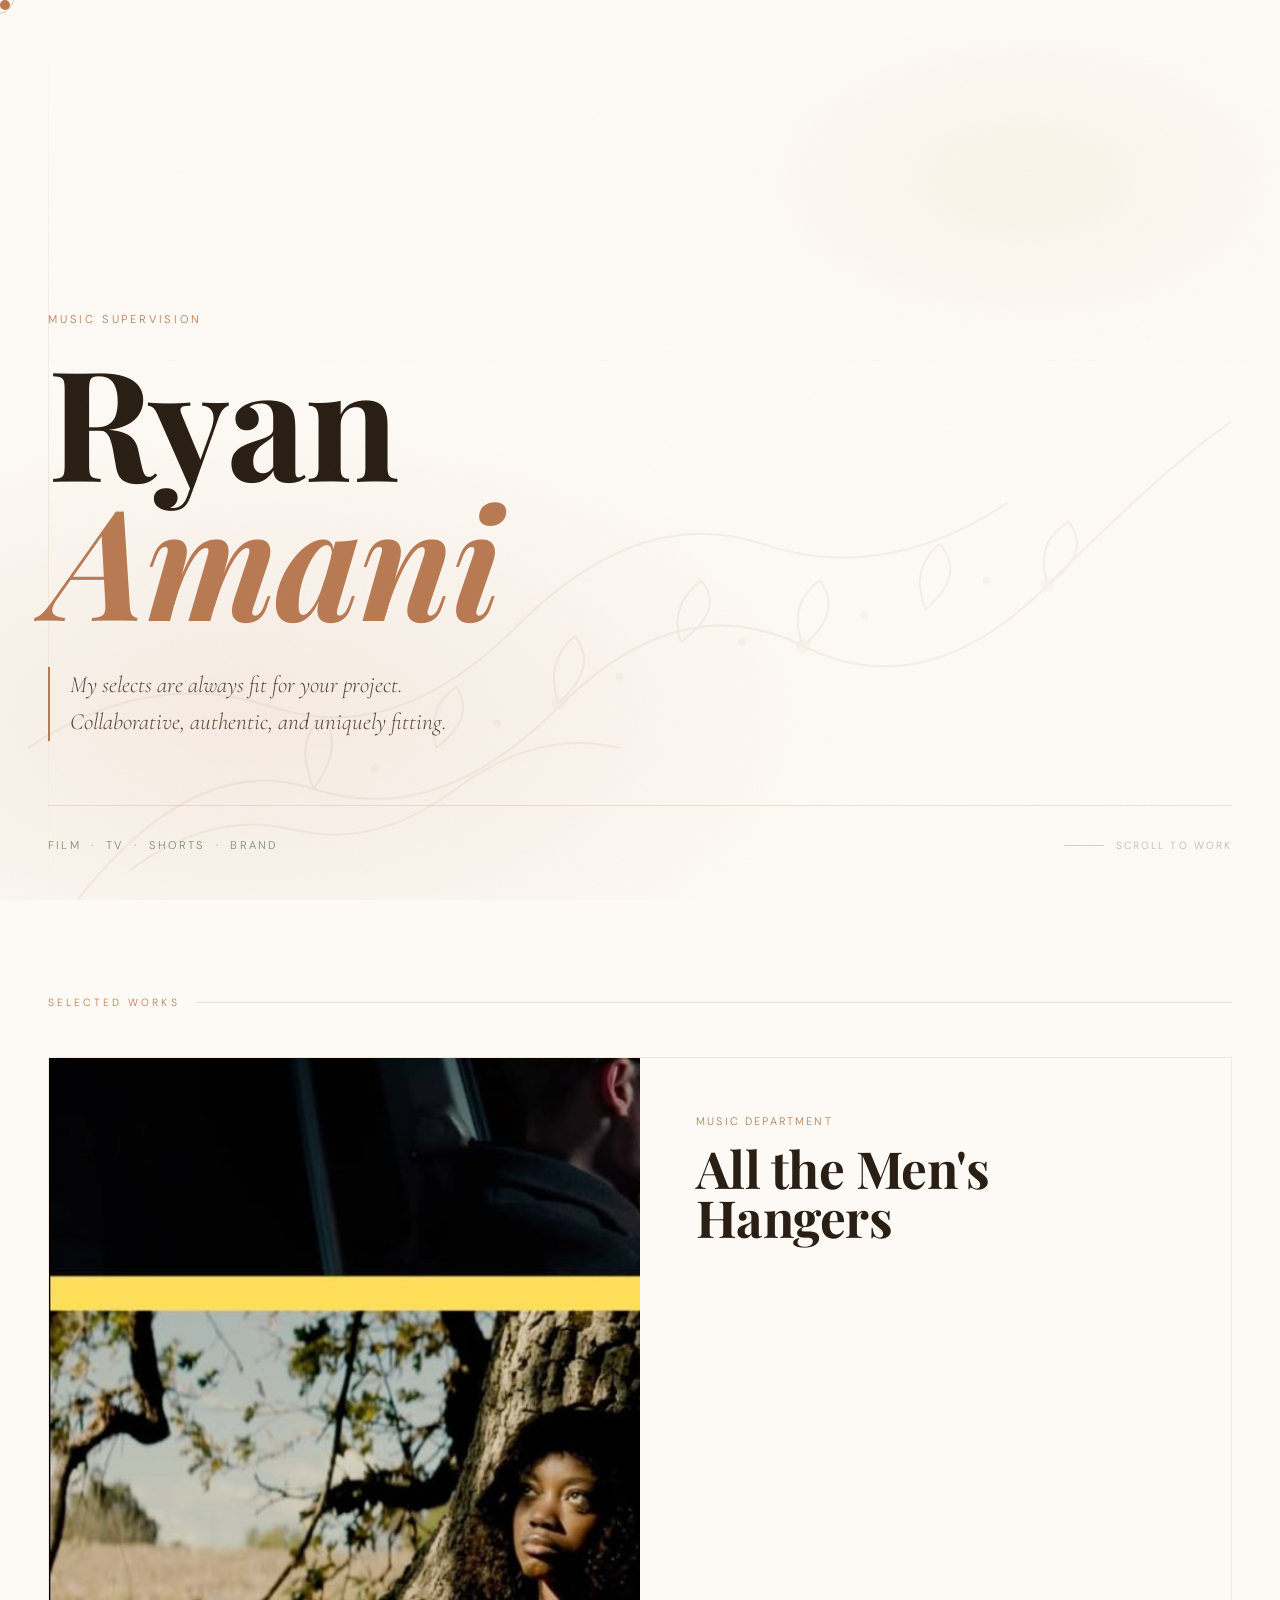
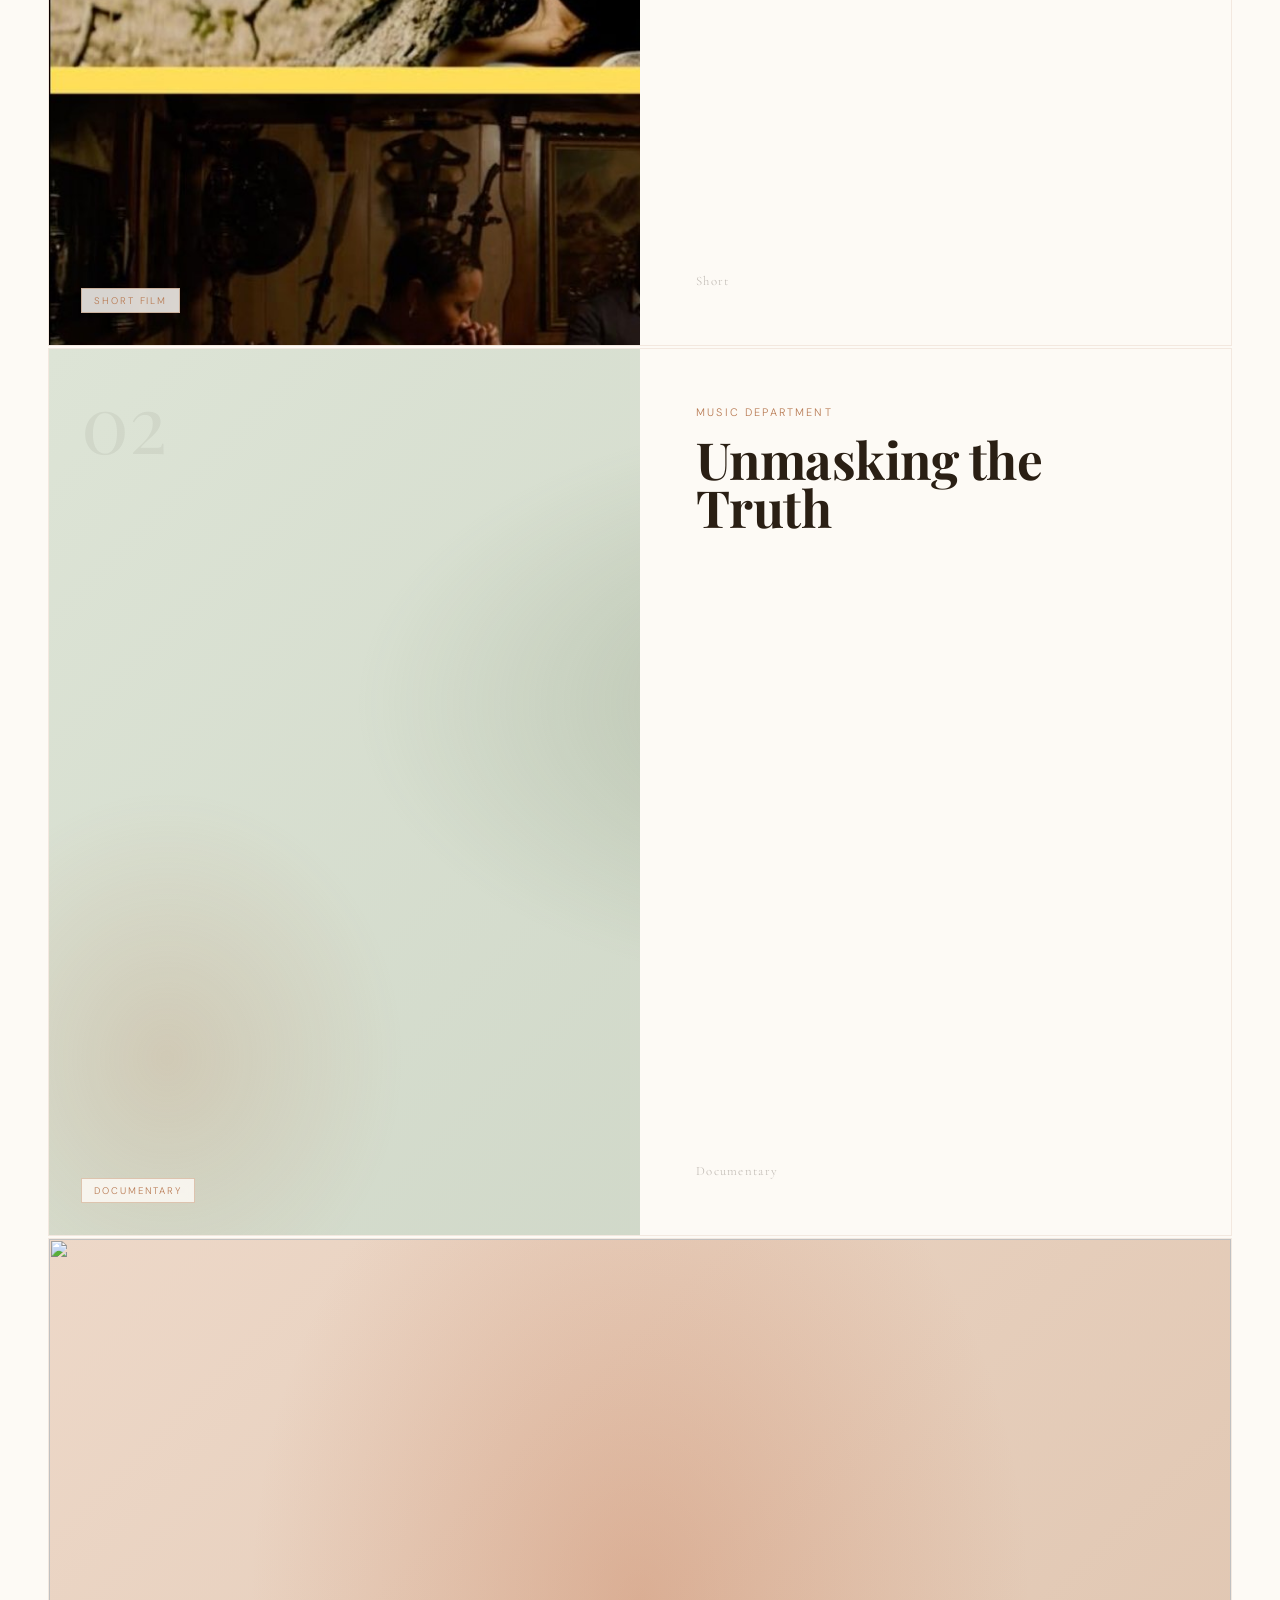
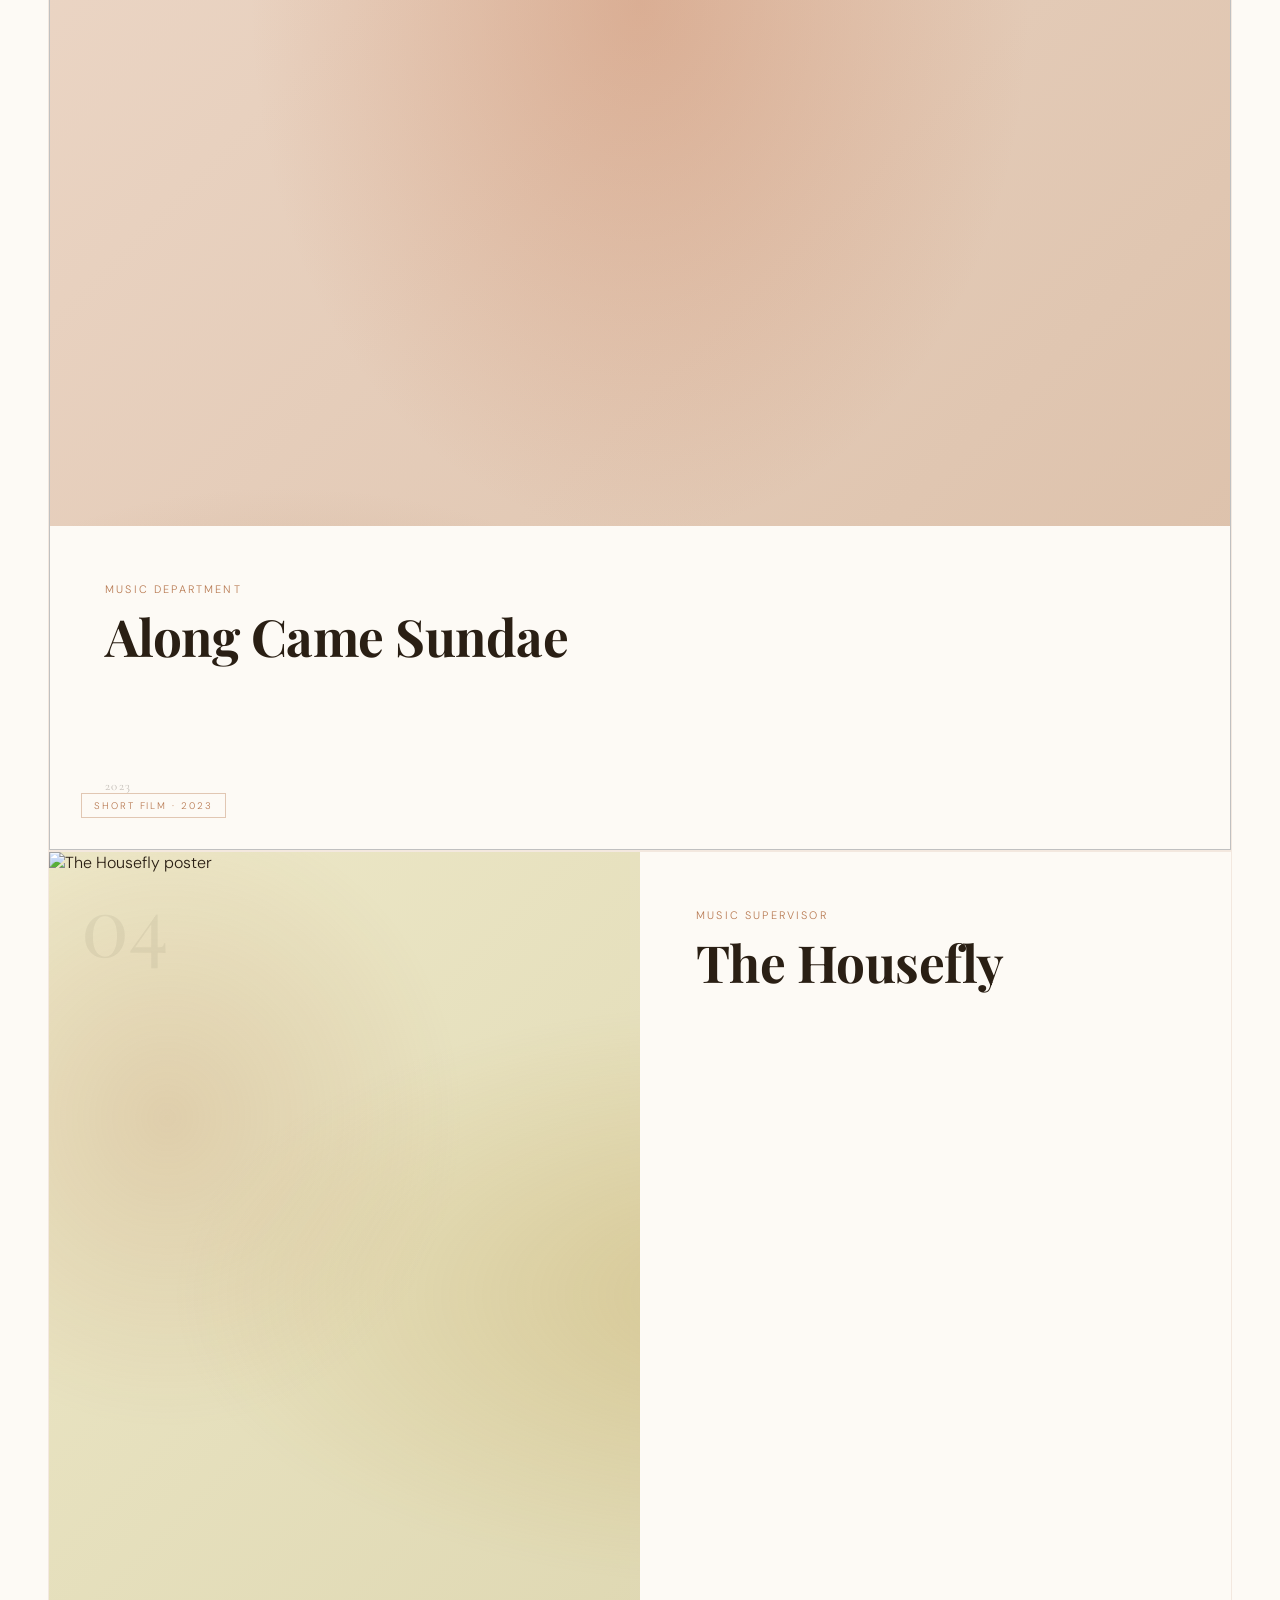
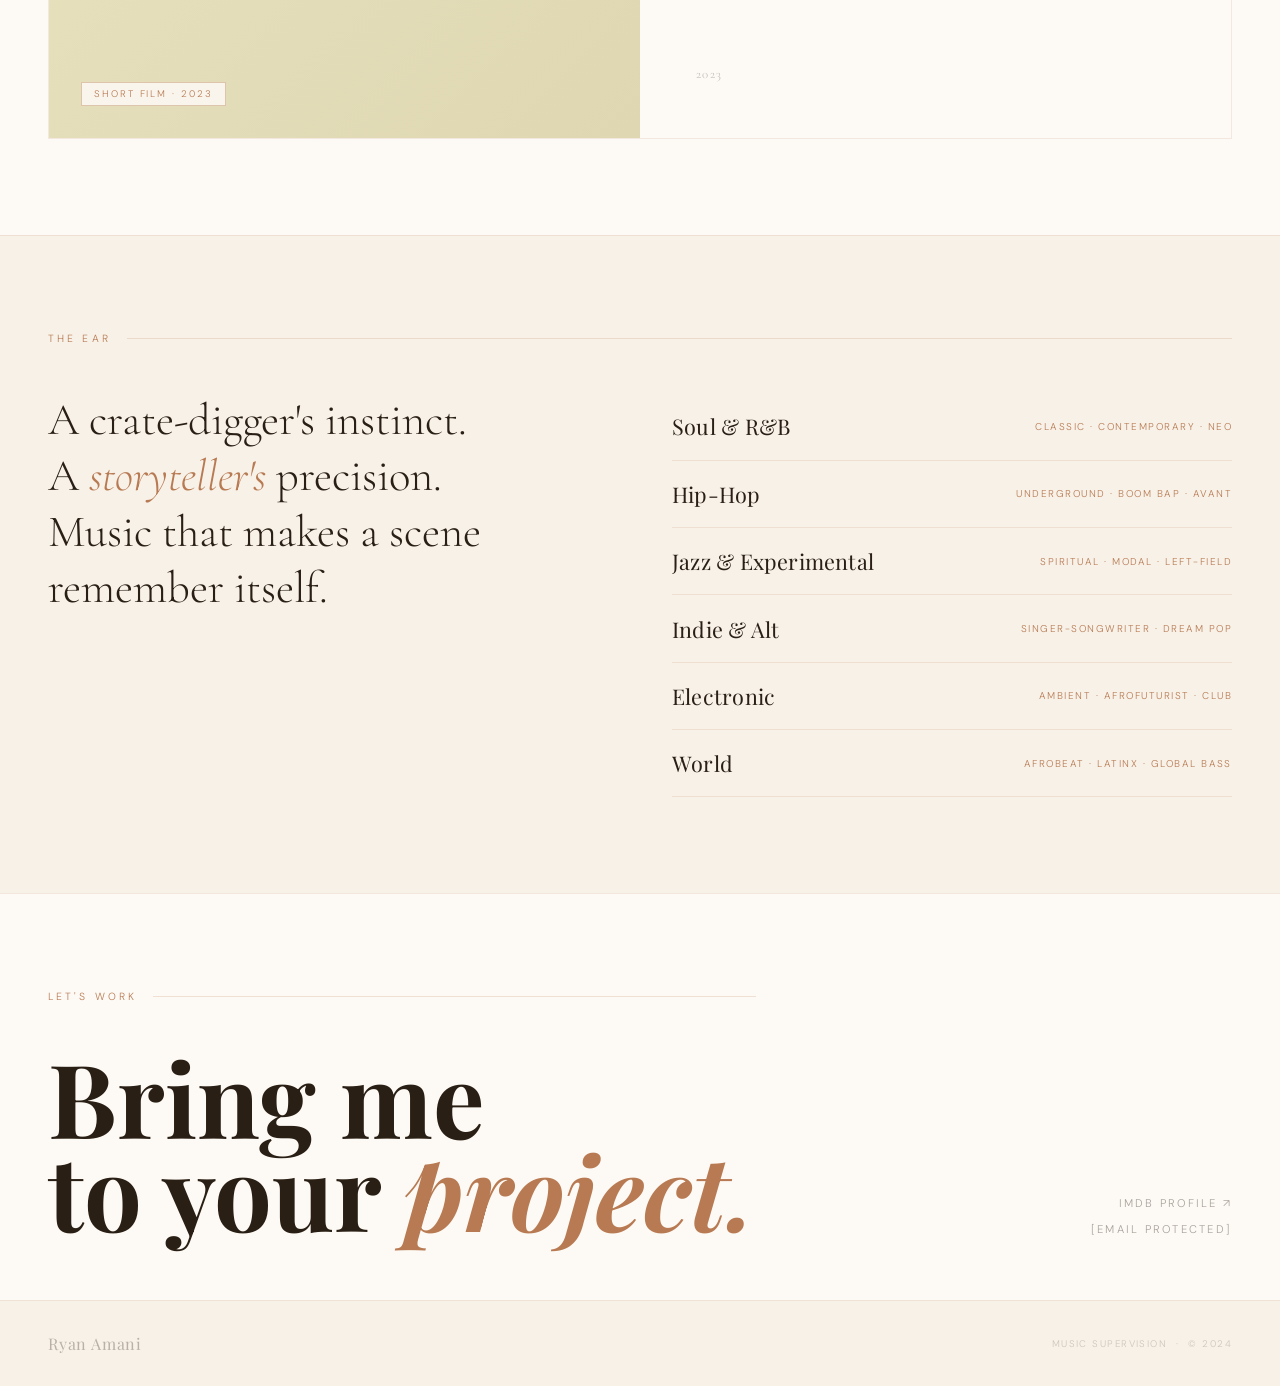
==== commit ea807d6a: "Update index.html updated poster sizing in modals" ====
--- a/index.html
+++ b/index.html
@@ -241,22 +241,21 @@
       border-color: rgba(184,122,82,0.35);
     }
 
-    .project-inner {
-      display: grid;
-      grid-template-columns: 1fr 1fr;
-      min-height: 42vh;
-      transition: min-height 0.6s cubic-bezier(0.16, 1, 0.3, 1);
+   .project-inner {
+  display: grid;
+  grid-template-columns: 1fr 1fr;
+  align-items: stretch;
+  transition: min-height 0.6s cubic-bezier(0.16, 1, 0.3, 1);
     }
 
     .project-card:hover .project-inner {
       min-height: 58vh;
     }
 
-    .project-visual {
-      position: relative;
-      overflow: hidden;
-      background: var(--parchment);
-    }
+   .project-visual {
+  aspect-ratio: 2 / 3; 
+    }
+
 
     .project-visual-bg {
       position: absolute;
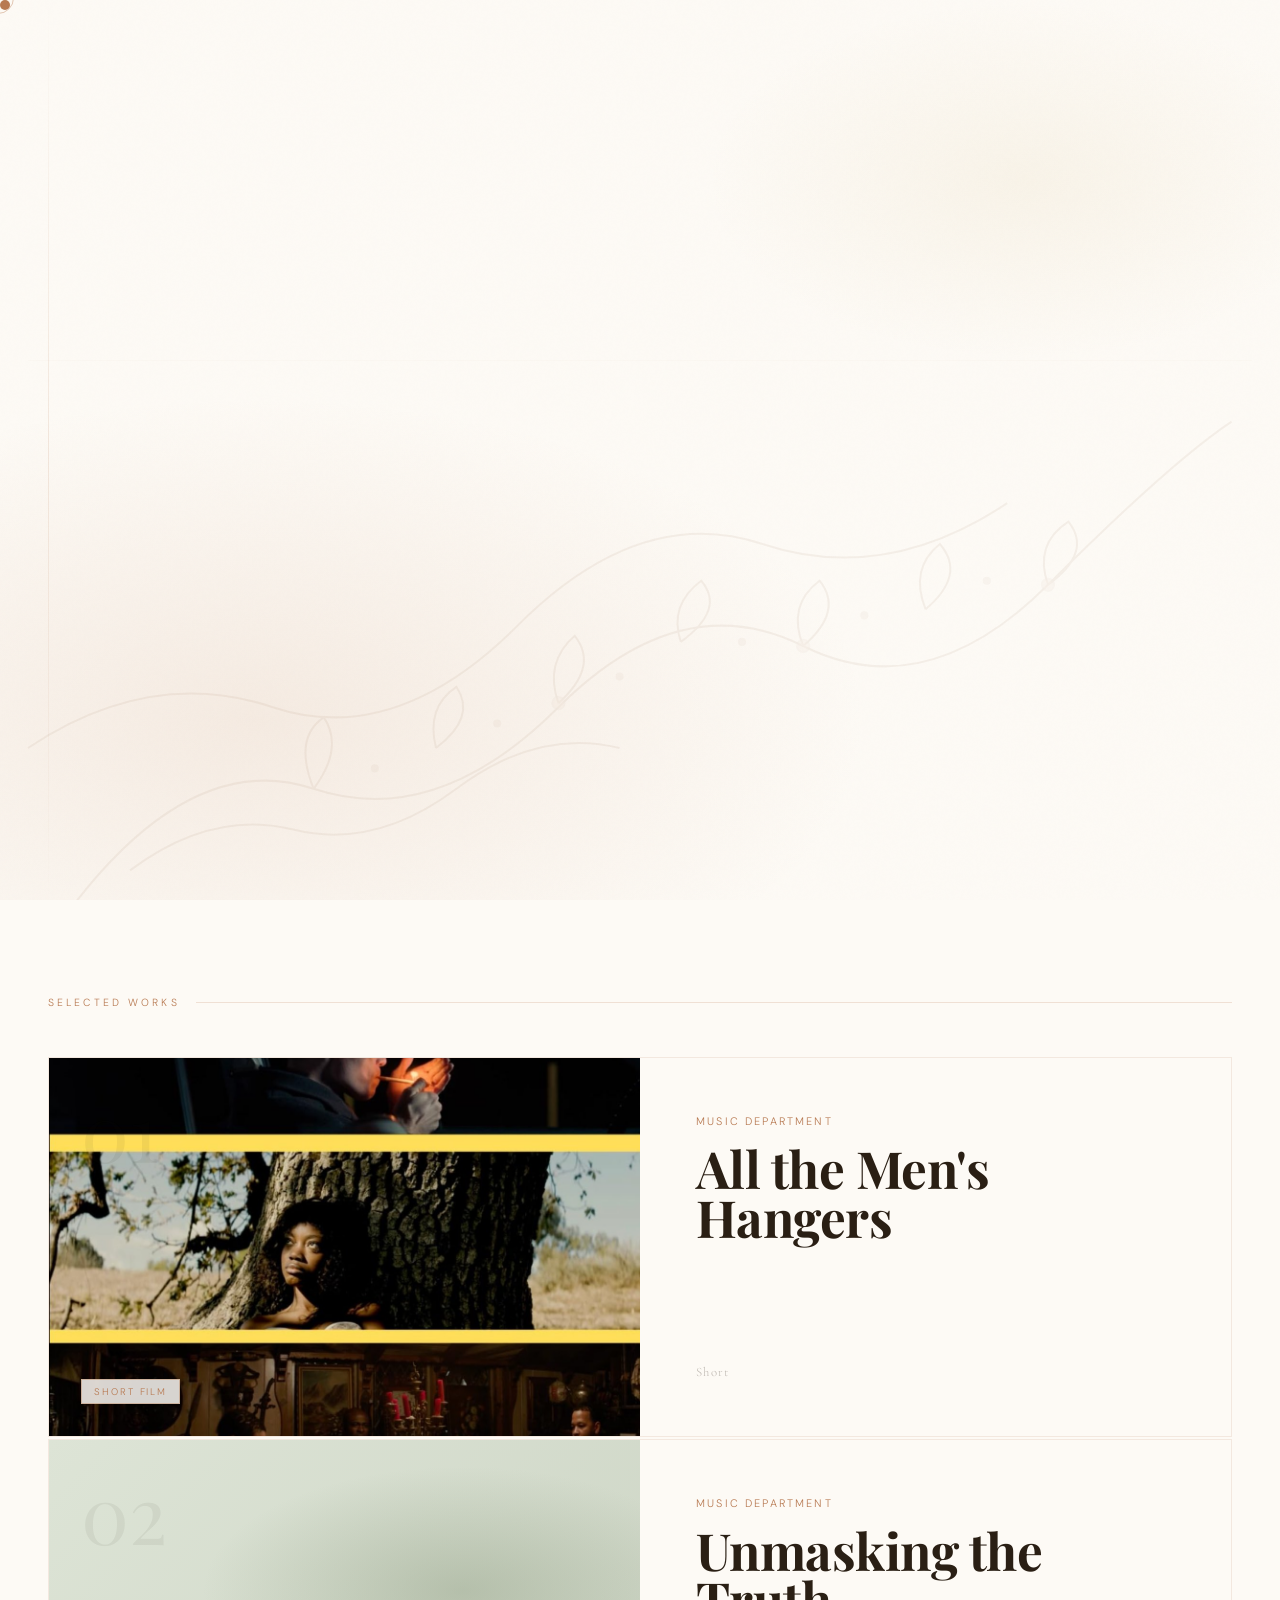
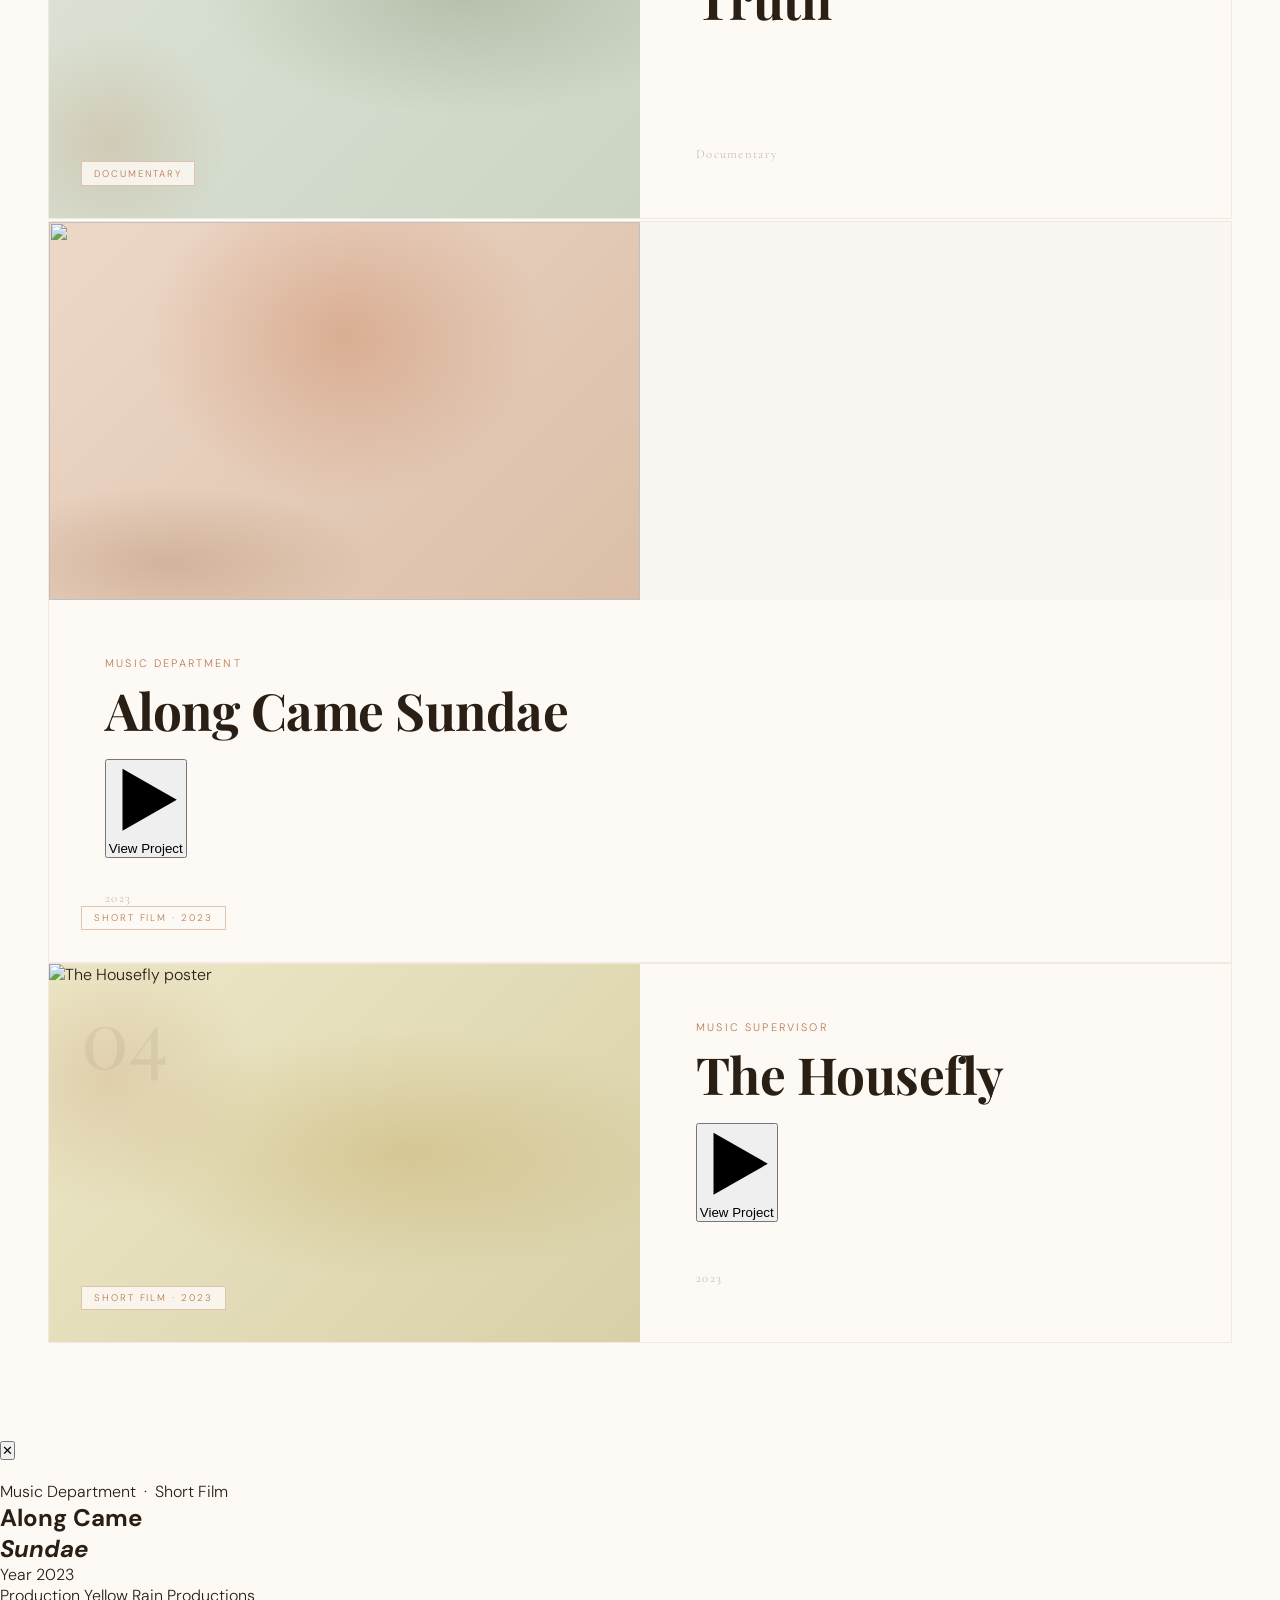
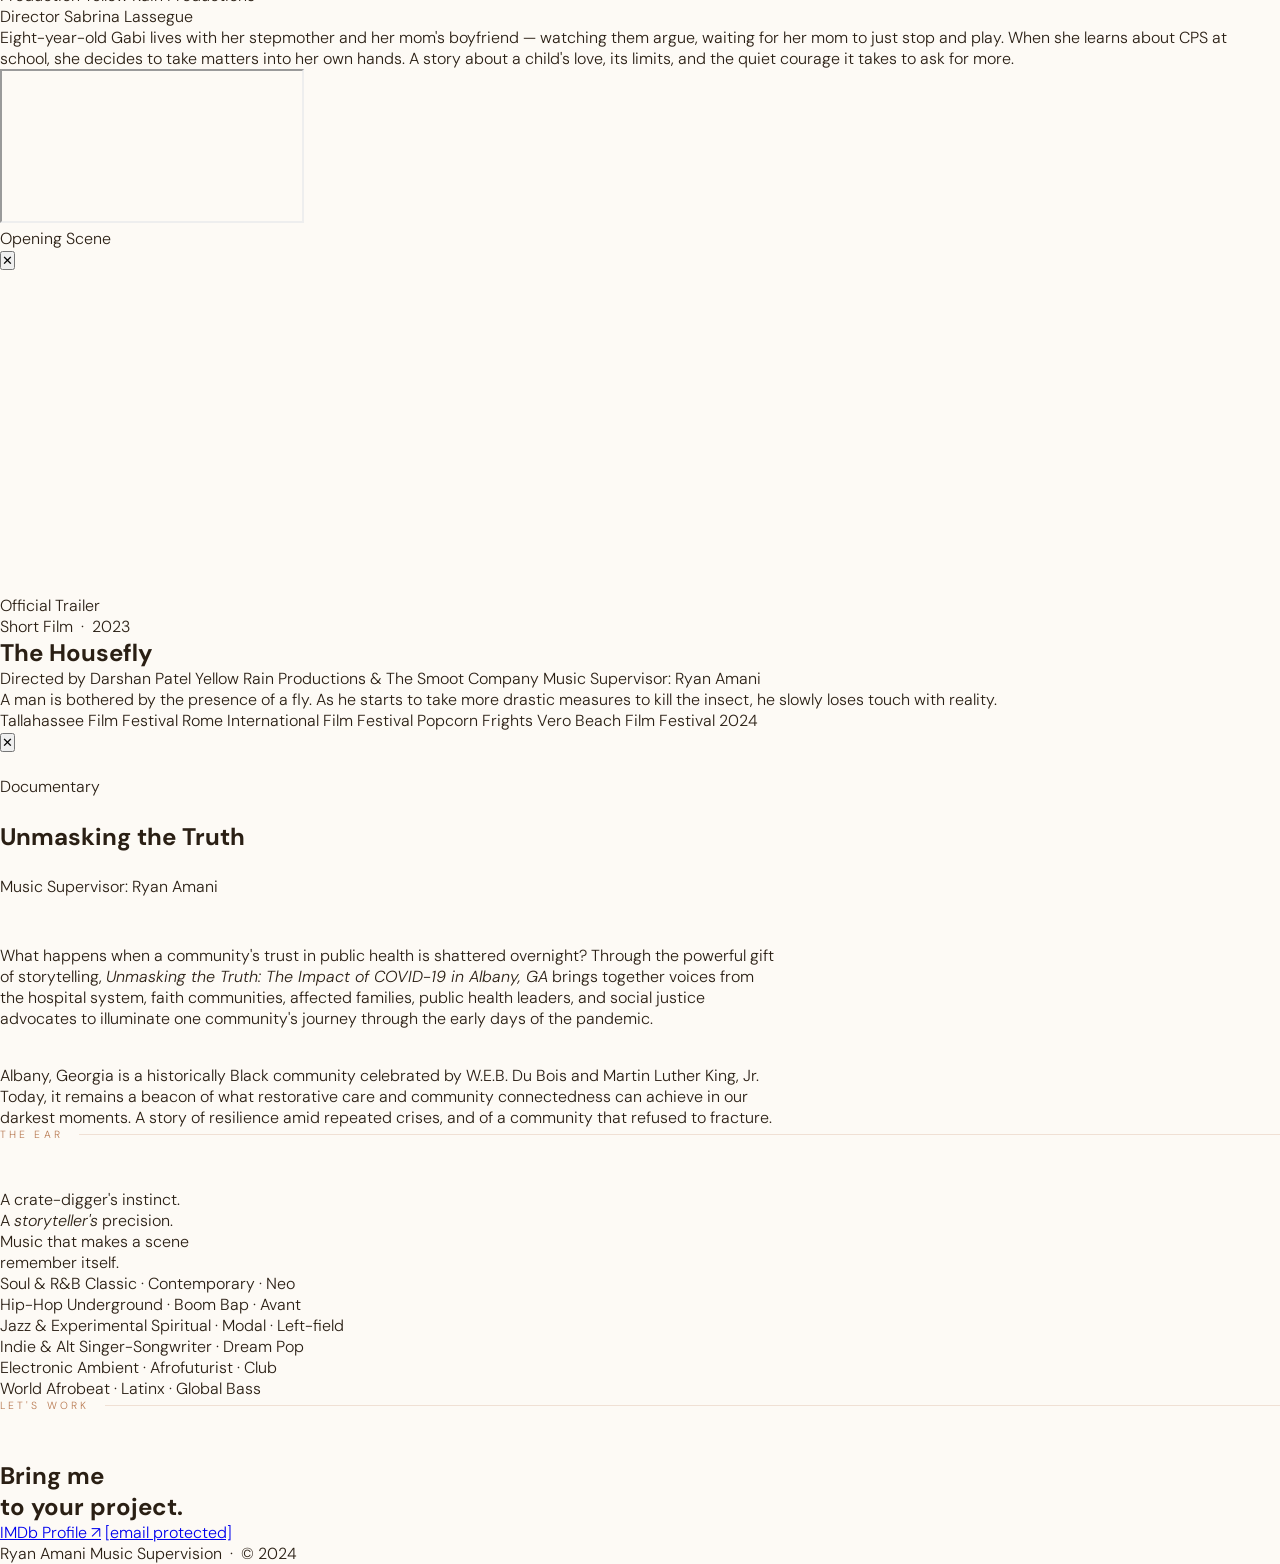
==== commit ce120ae4: "Update index.html Changed it back to the original sizing" ====
--- a/index.html
+++ b/index.html
@@ -216,7 +216,7 @@
       background: rgba(184,122,82,0.2);
     }
 
-    /* ── PROJECTS ── */
+     /* ── PROJECTS ── */
     .projects-section {
       padding: 6rem 3rem;
       background: var(--warm-bg);
@@ -241,21 +241,22 @@
       border-color: rgba(184,122,82,0.35);
     }
 
-   .project-inner {
-  display: grid;
-  grid-template-columns: 1fr 1fr;
-  align-items: stretch;
-  transition: min-height 0.6s cubic-bezier(0.16, 1, 0.3, 1);
+    .project-inner {
+      display: grid;
+      grid-template-columns: 1fr 1fr;
+      min-height: 42vh;
+      transition: min-height 0.6s cubic-bezier(0.16, 1, 0.3, 1);
     }
 
     .project-card:hover .project-inner {
       min-height: 58vh;
     }
 
-   .project-visual {
-  aspect-ratio: 2 / 3; 
-    }
-
+    .project-visual {
+      position: relative;
+      overflow: hidden;
+      background: var(--parchment);
+    }
 
     .project-visual-bg {
       position: absolute;
@@ -437,7 +438,6 @@
     .project-arrow:hover {
       background: var(--clay);
       color: white;
-    }
 
     /* ── TASTE / GENRE SECTION ── */
     .taste-section {
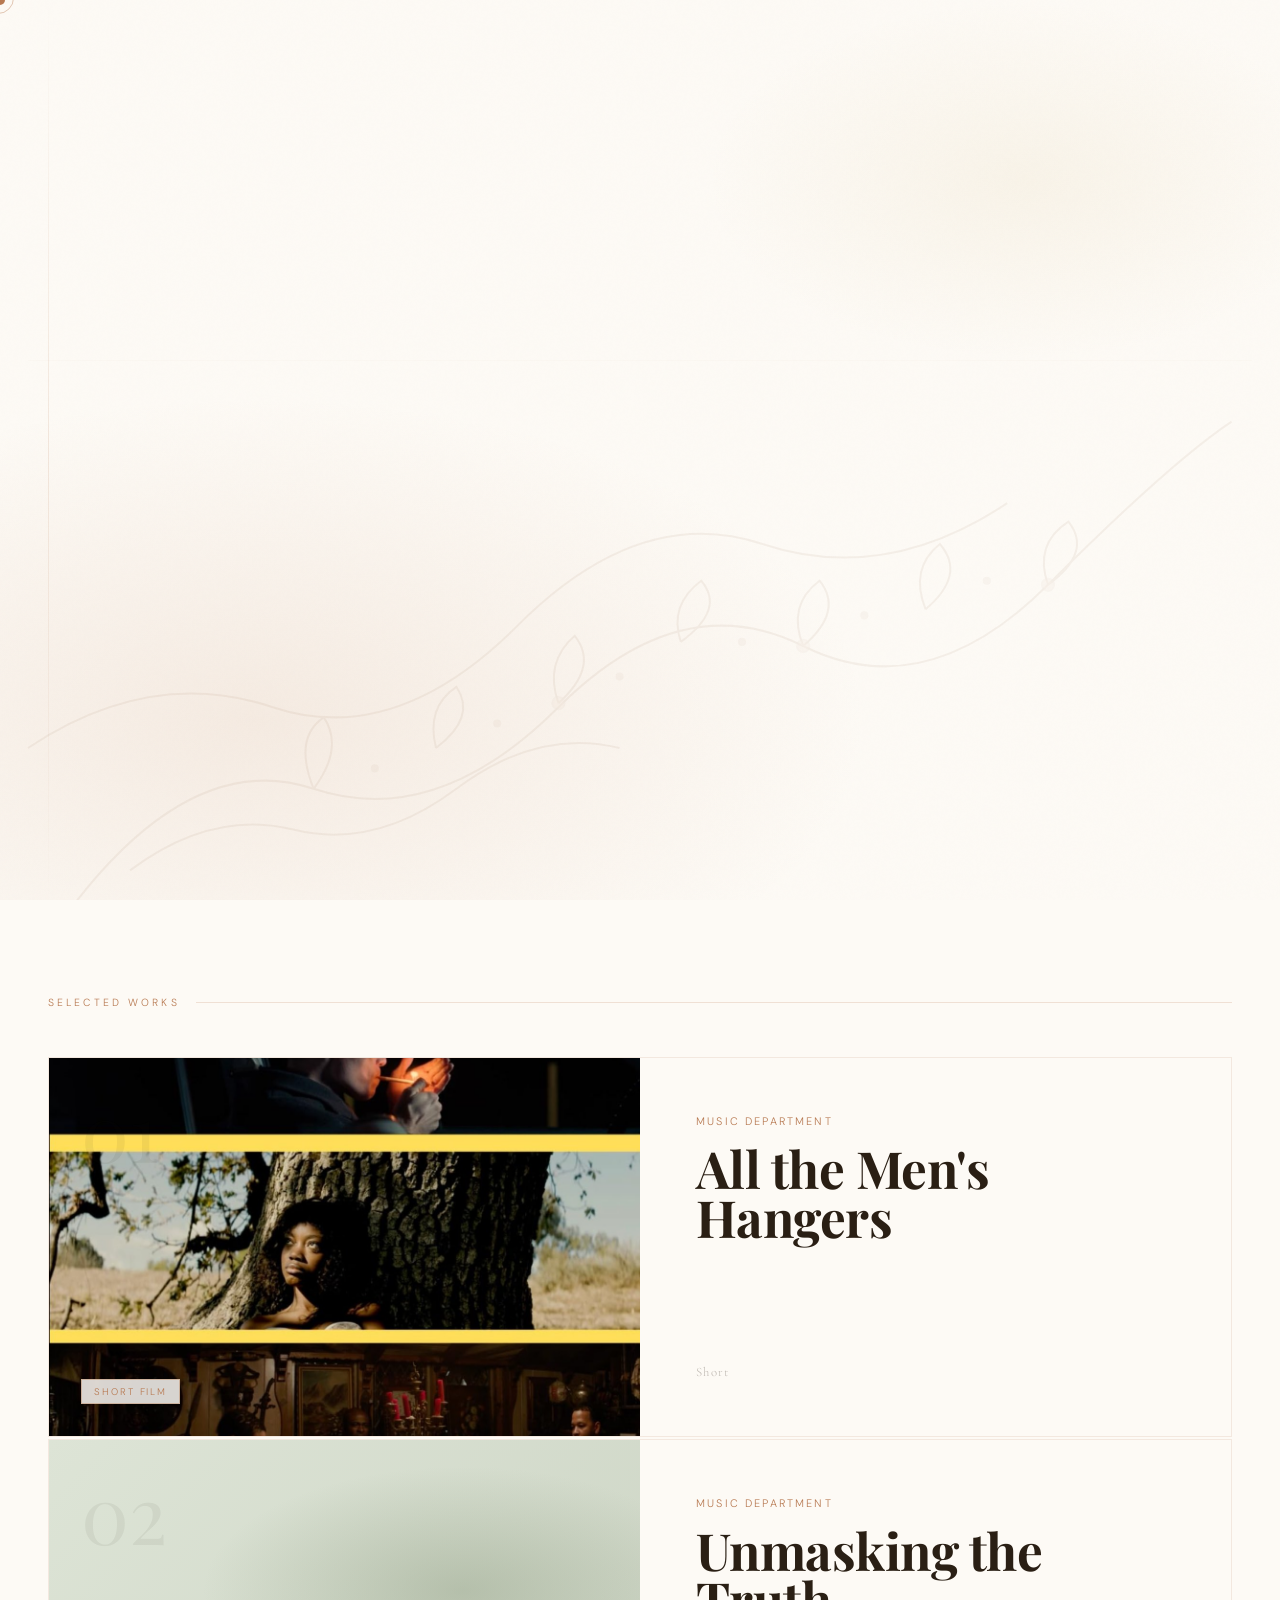
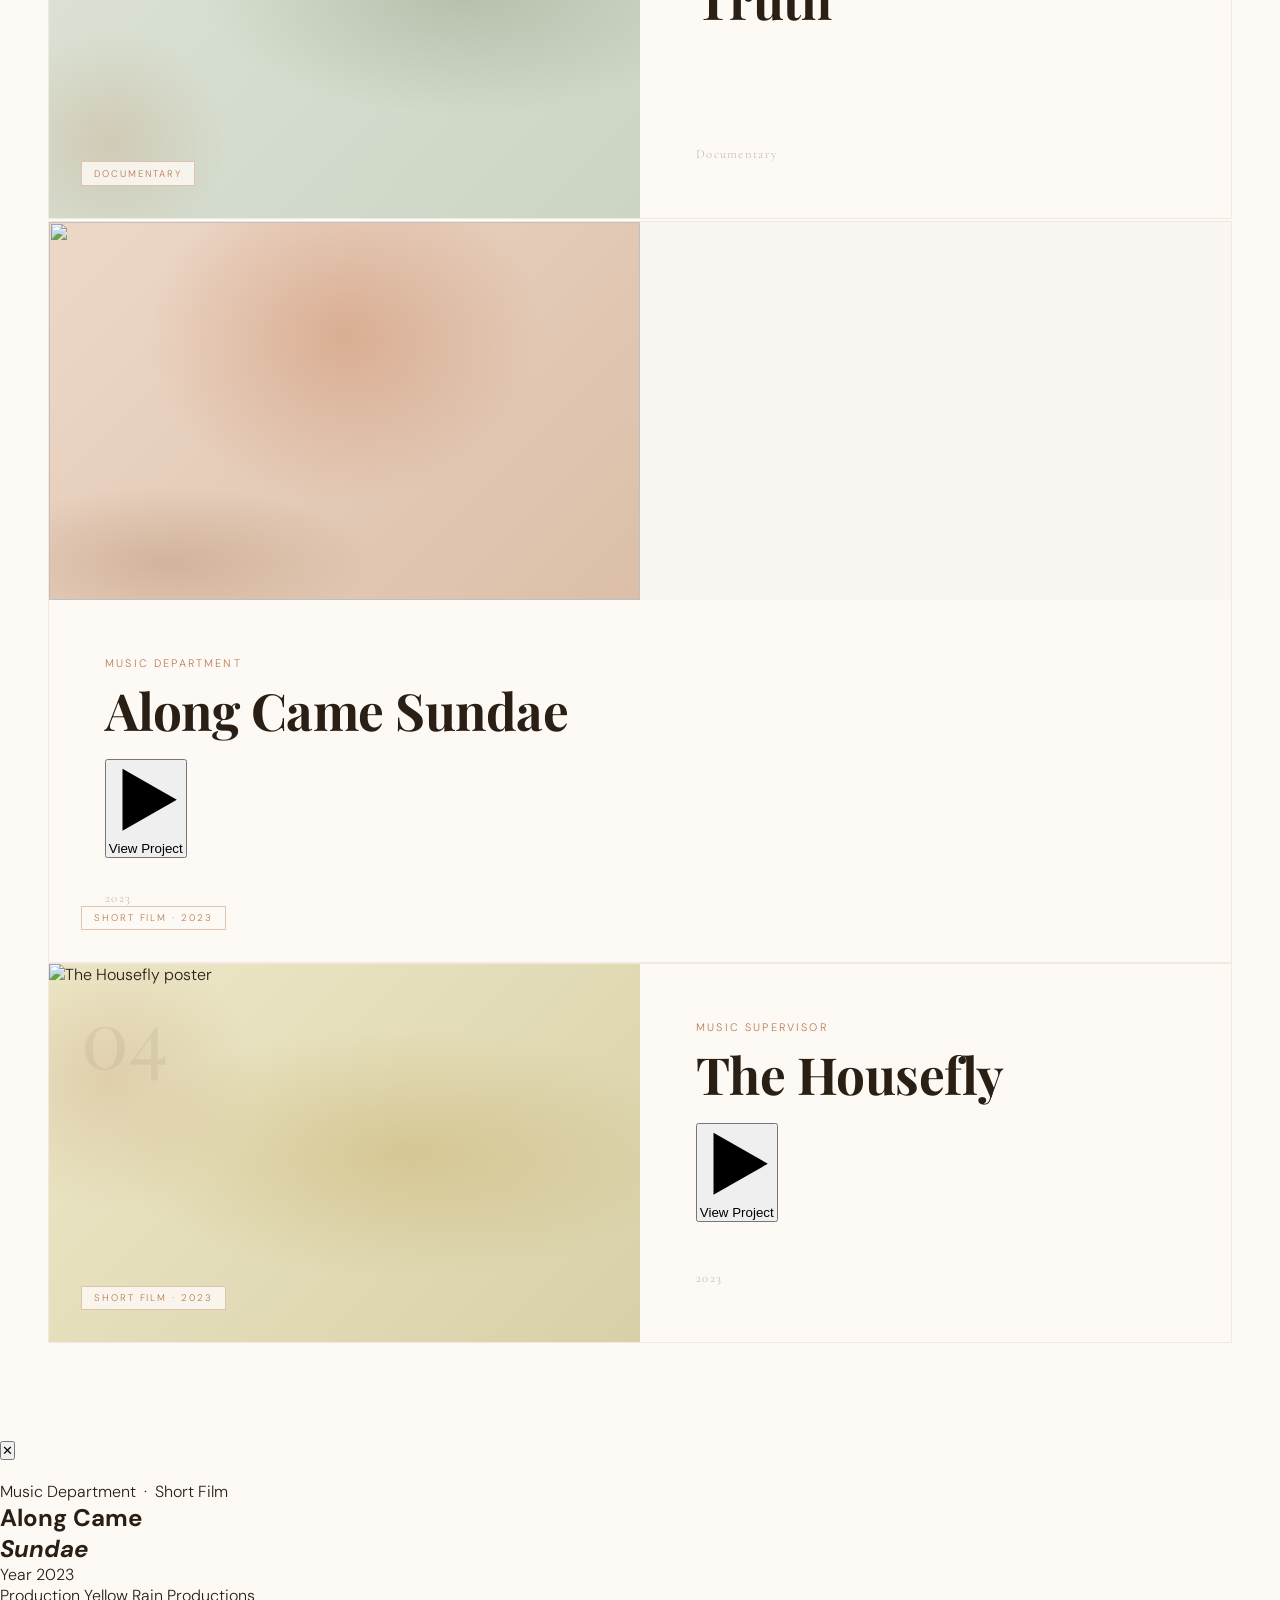
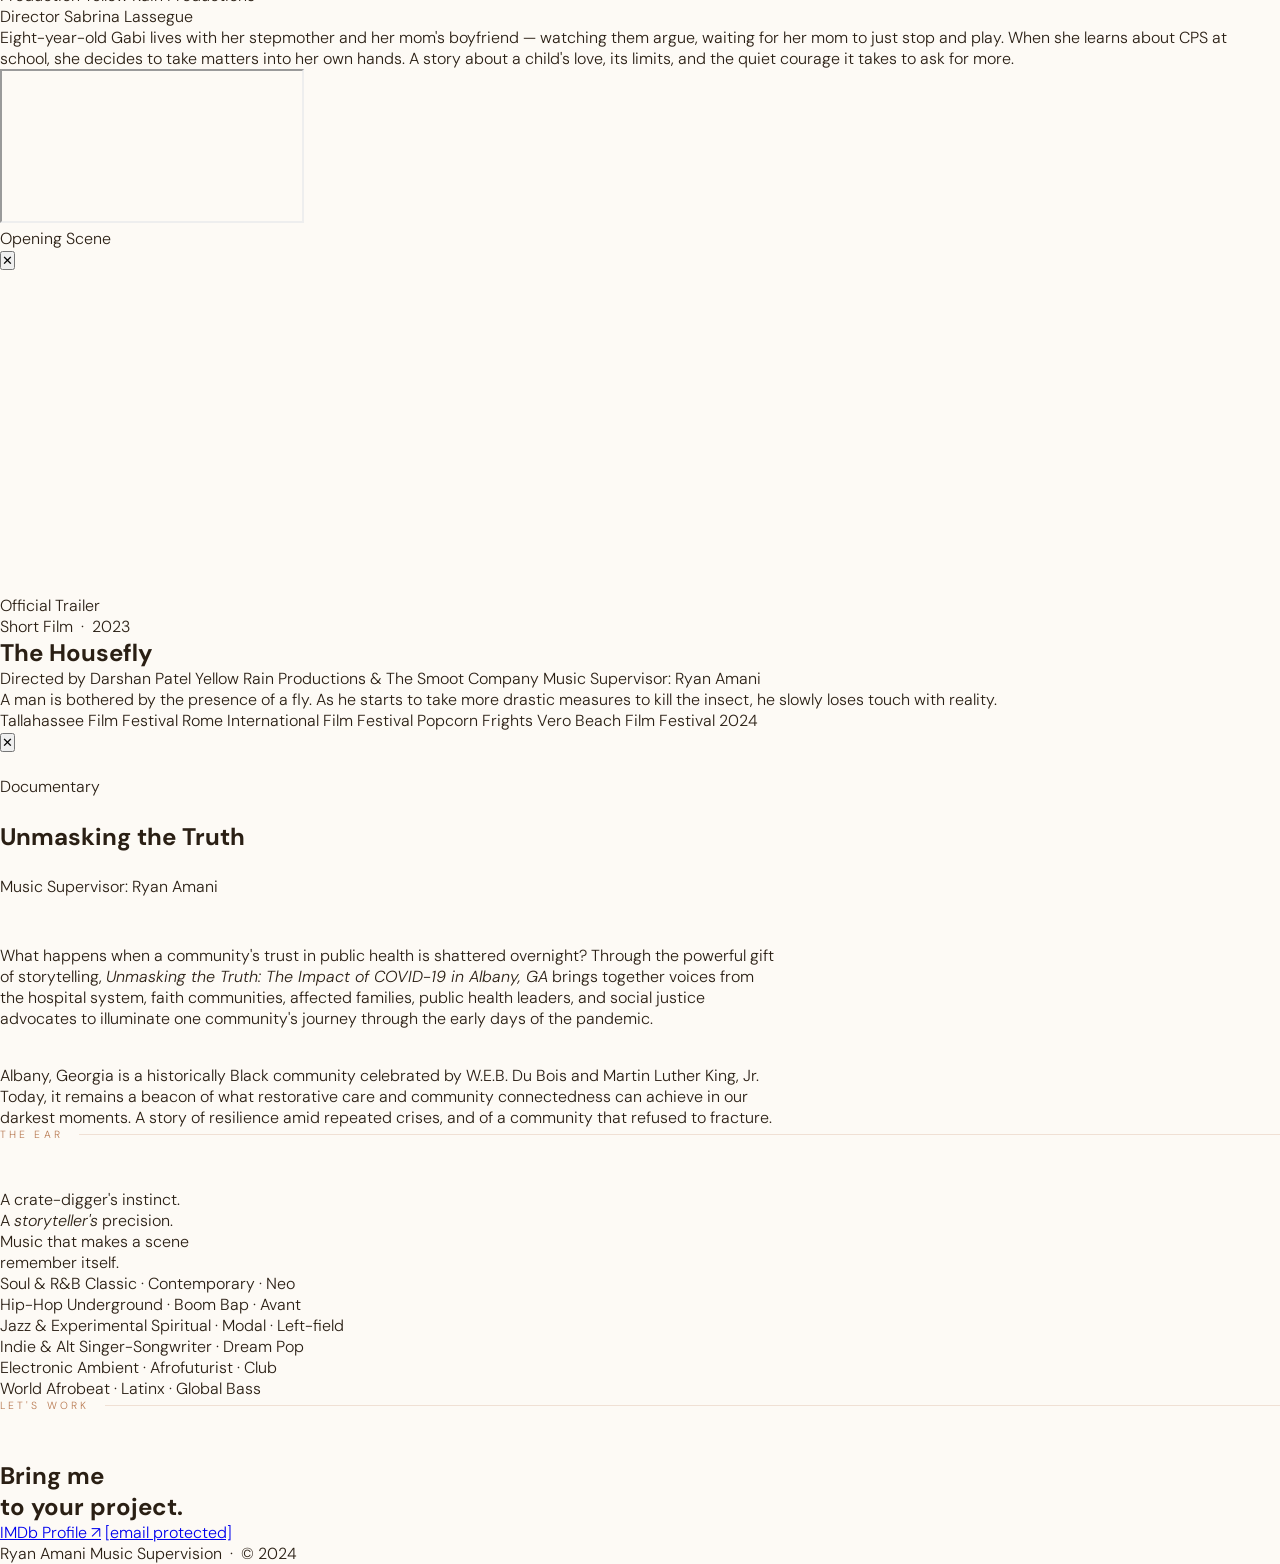
==== commit 69284056: "Update index.html centered the cursor" ====
--- a/index.html
+++ b/index.html
@@ -35,29 +35,30 @@
       cursor: none;
     }
 
-    /* Custom Cursor */
-    .cursor {
-      width: 10px; height: 10px;
-      background: var(--clay);
-      border-radius: 50%;
-      position: fixed;
-      top: 0; left: 0;
-      pointer-events: none;
-      z-index: 9999;
-      transition: transform 0.15s ease, background 0.2s;
-    }
-    .cursor-ring {
-      width: 32px; height: 32px;
-      border: 1px solid var(--clay);
-      border-radius: 50%;
-      position: fixed;
-      top: 0; left: 0;
-      pointer-events: none;
-      z-index: 9998;
-      transition: transform 0.35s ease, width 0.3s, height 0.3s;
-      opacity: 0.4;
-    }
-
+   .cursor {
+  width: 10px; height: 10px;
+  background: var(--clay);
+  border-radius: 50%;
+  position: fixed;
+  top: 0; left: 0;
+  pointer-events: none;
+  z-index: 9999;
+  transform: translate(-50%, -50%);
+  transition: transform 0.15s ease, background 0.2s;
+}
+
+.cursor-ring {
+  width: 32px; height: 32px;
+  border: 1px solid var(--clay);
+  border-radius: 50%;
+  position: fixed;
+  top: 0; left: 0;
+  pointer-events: none;
+  z-index: 9998;
+  transform: translate(-50%, -50%);
+  transition: transform 0.35s ease, width 0.3s, height 0.3s;
+  opacity: 0.4;
+}
     /* Grain overlay */
     body::before {
       content: '';
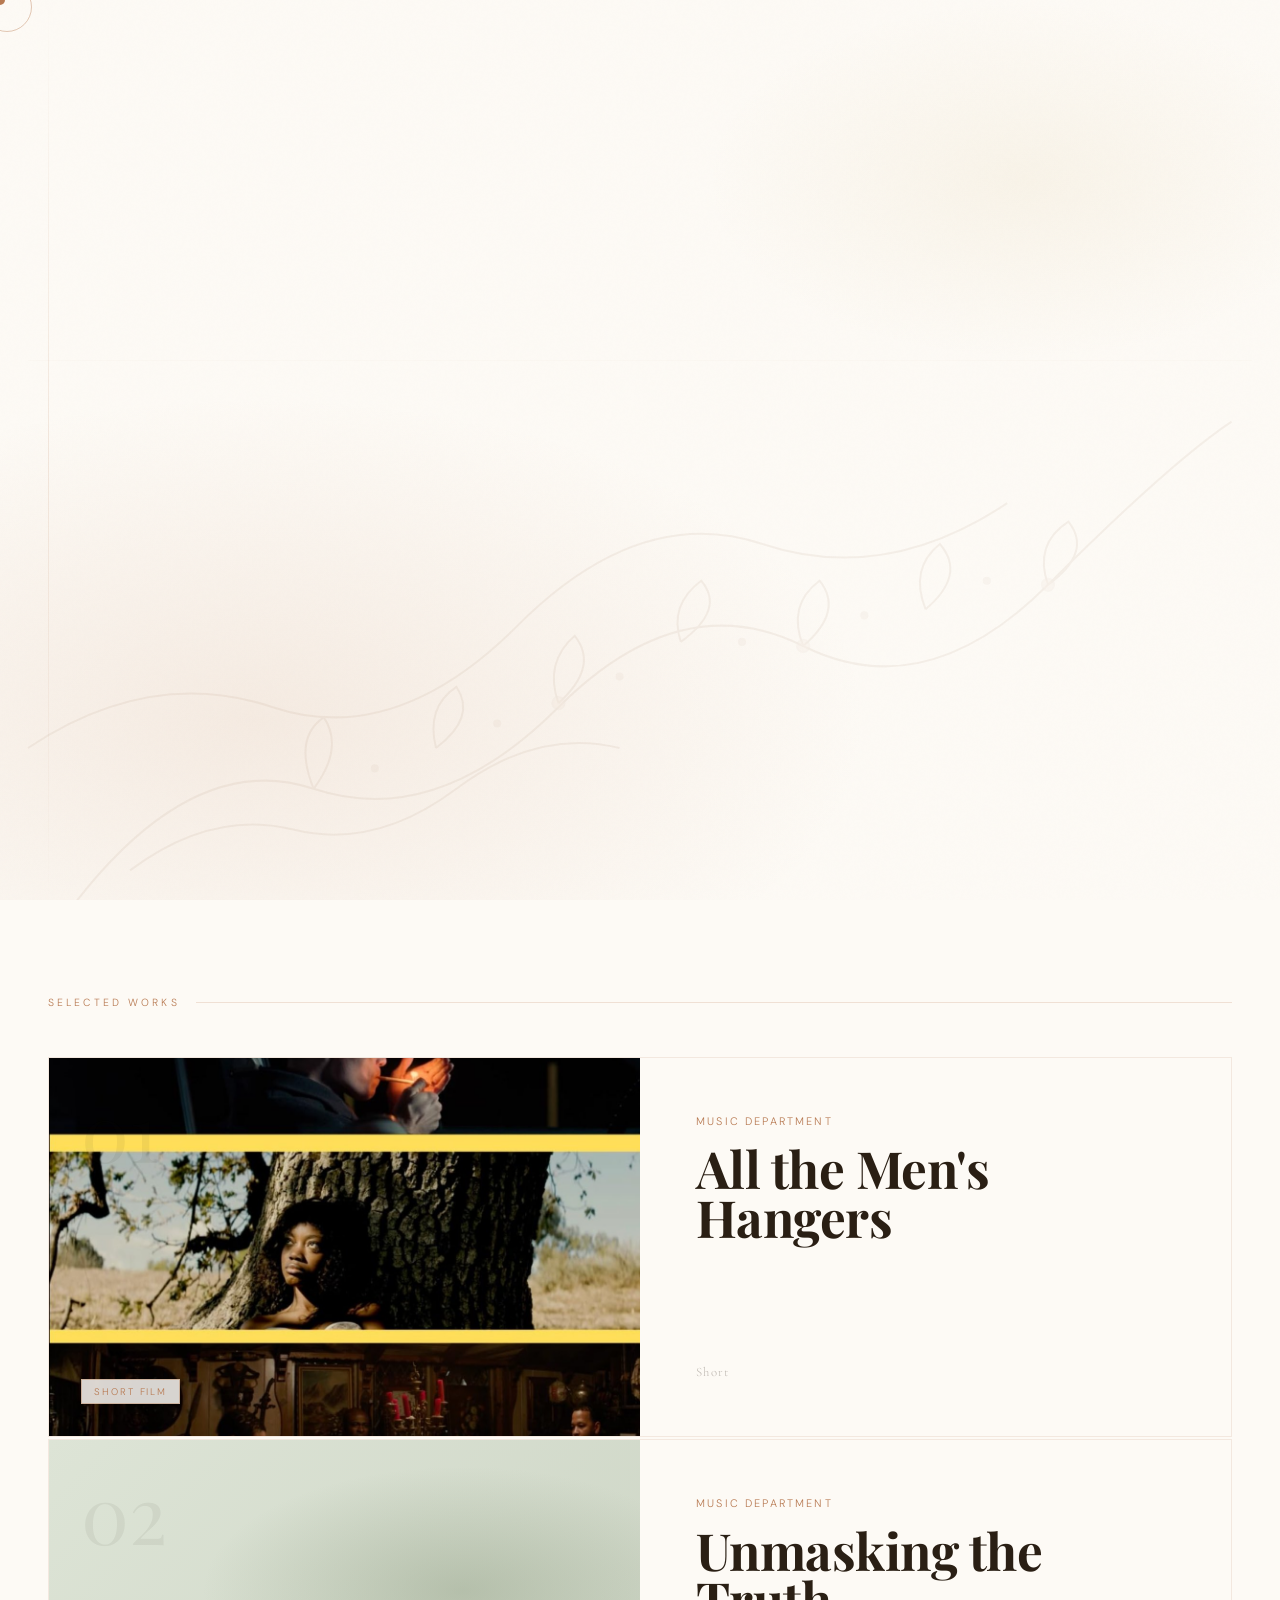
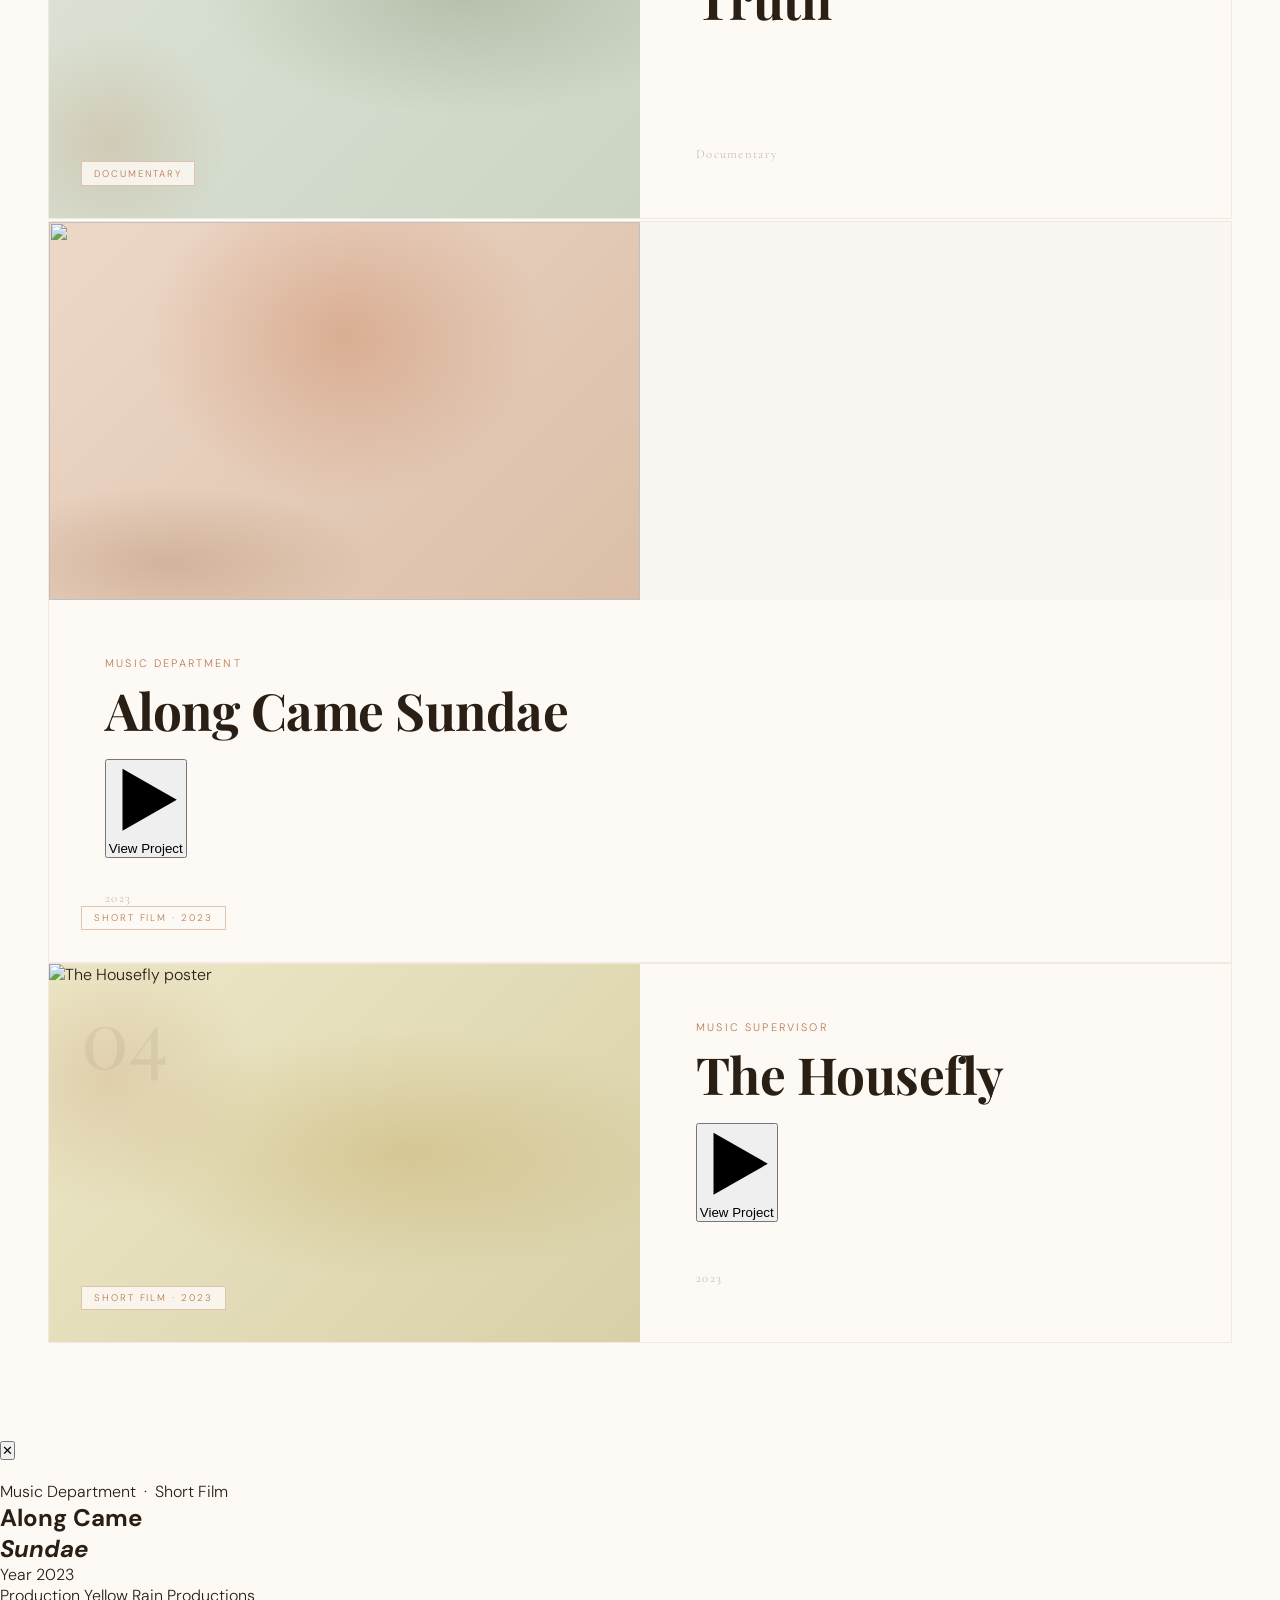
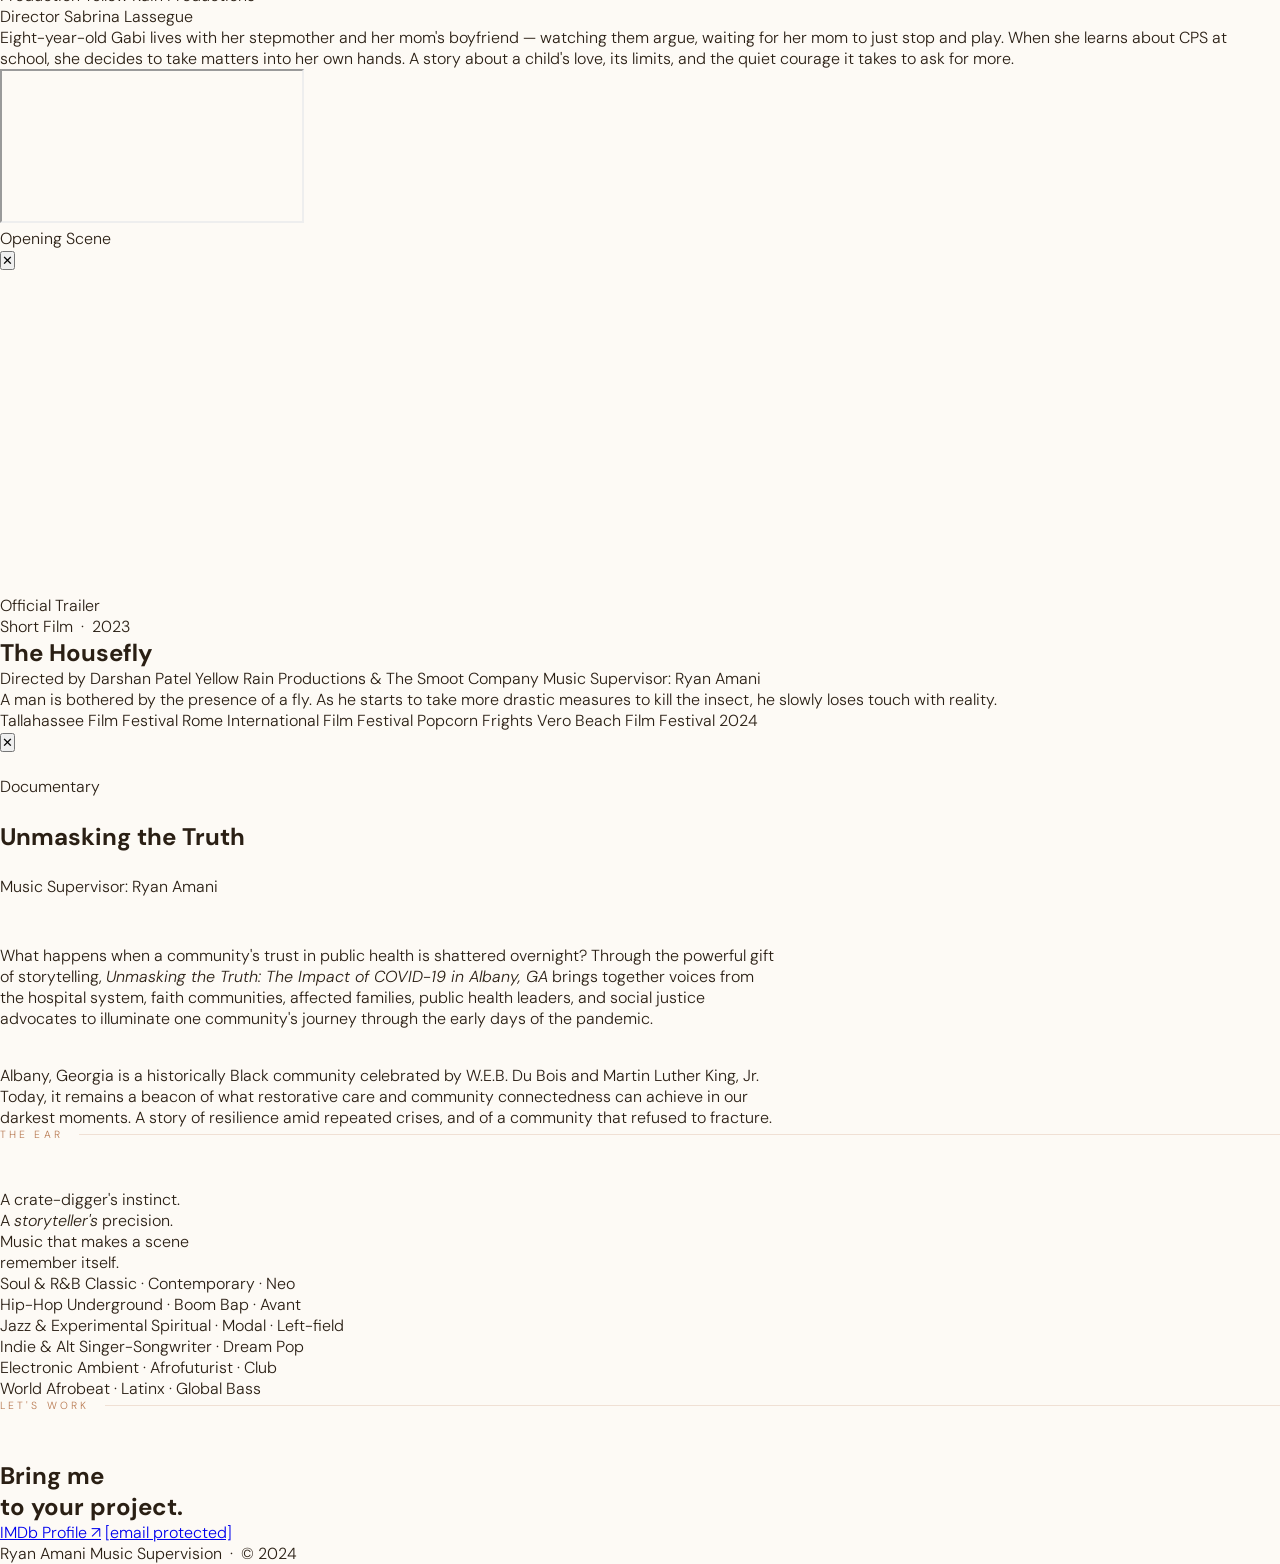
==== commit 718d5f06: "Update index.html Changed the ring size of cursor" ====
--- a/index.html
+++ b/index.html
@@ -48,7 +48,7 @@
 }
 
 .cursor-ring {
-  width: 32px; height: 32px;
+  width: 50px; height: 50px;
   border: 1px solid var(--clay);
   border-radius: 50%;
   position: fixed;
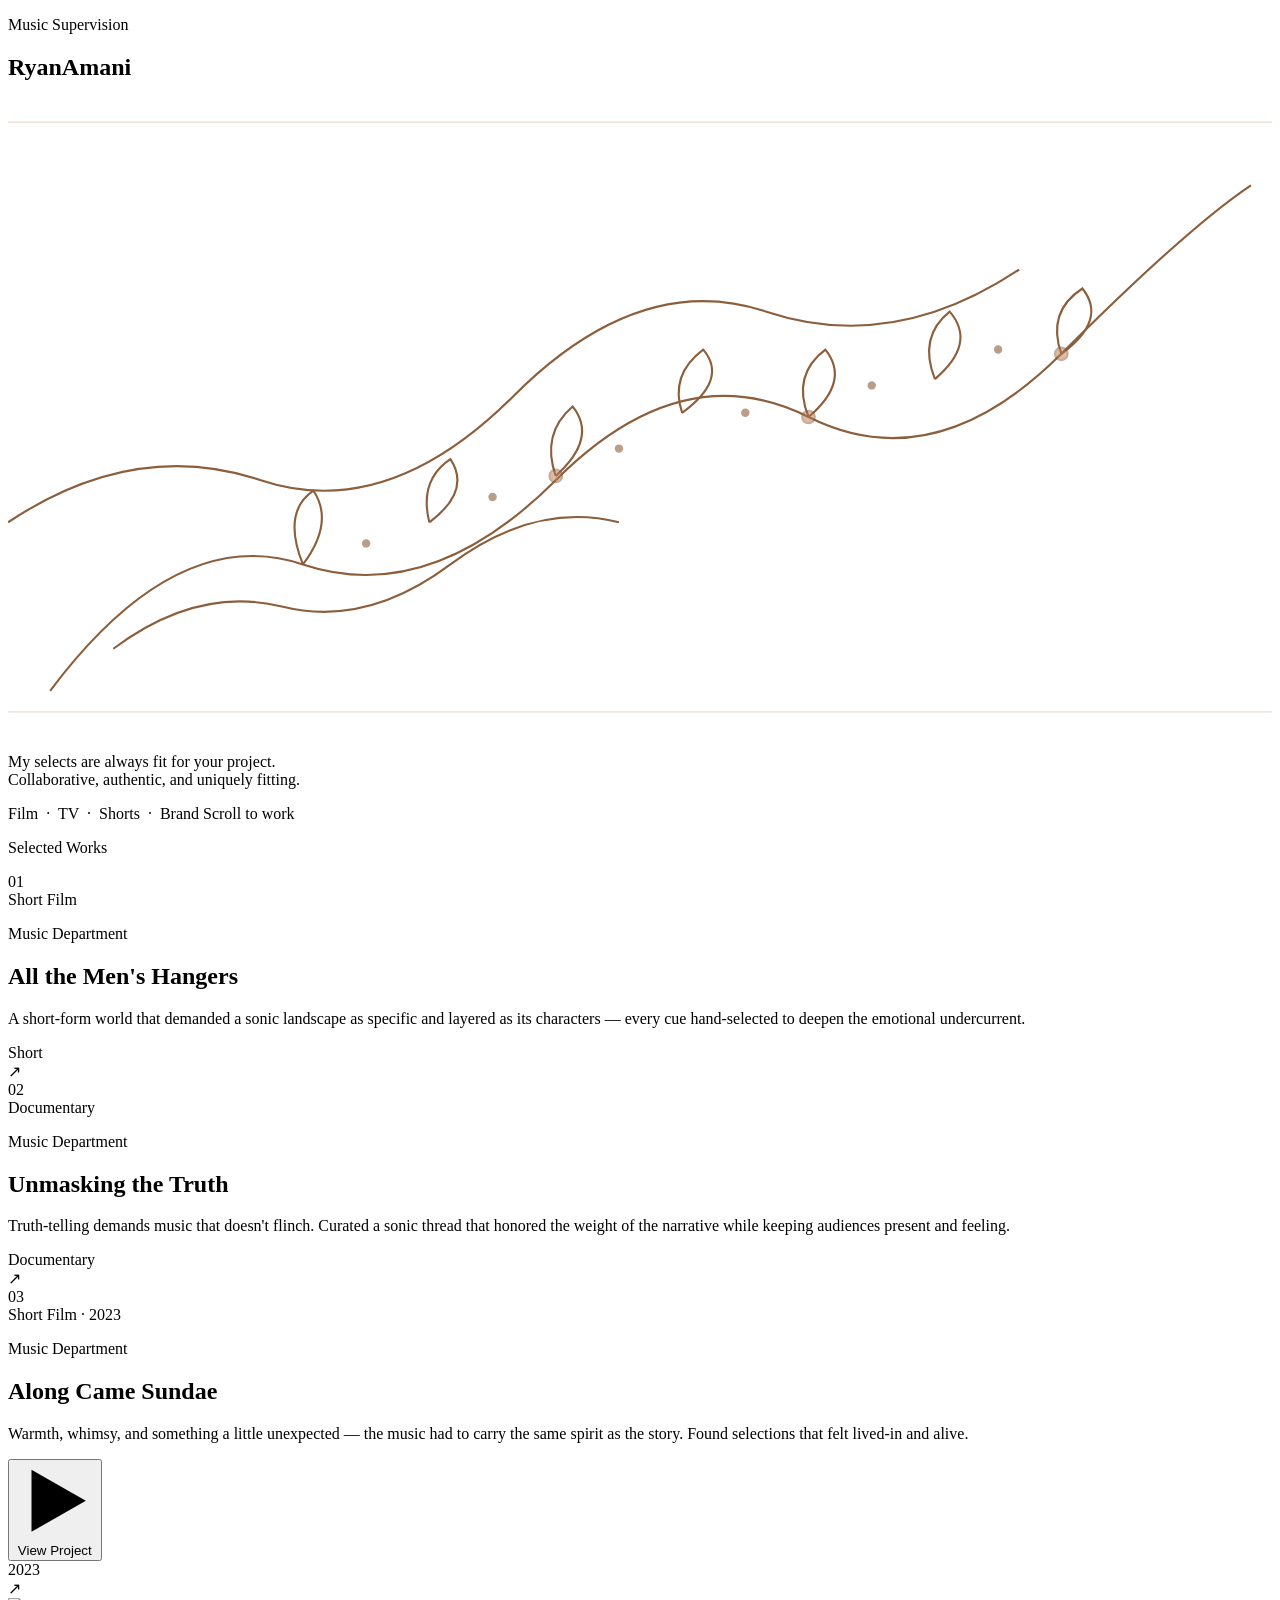
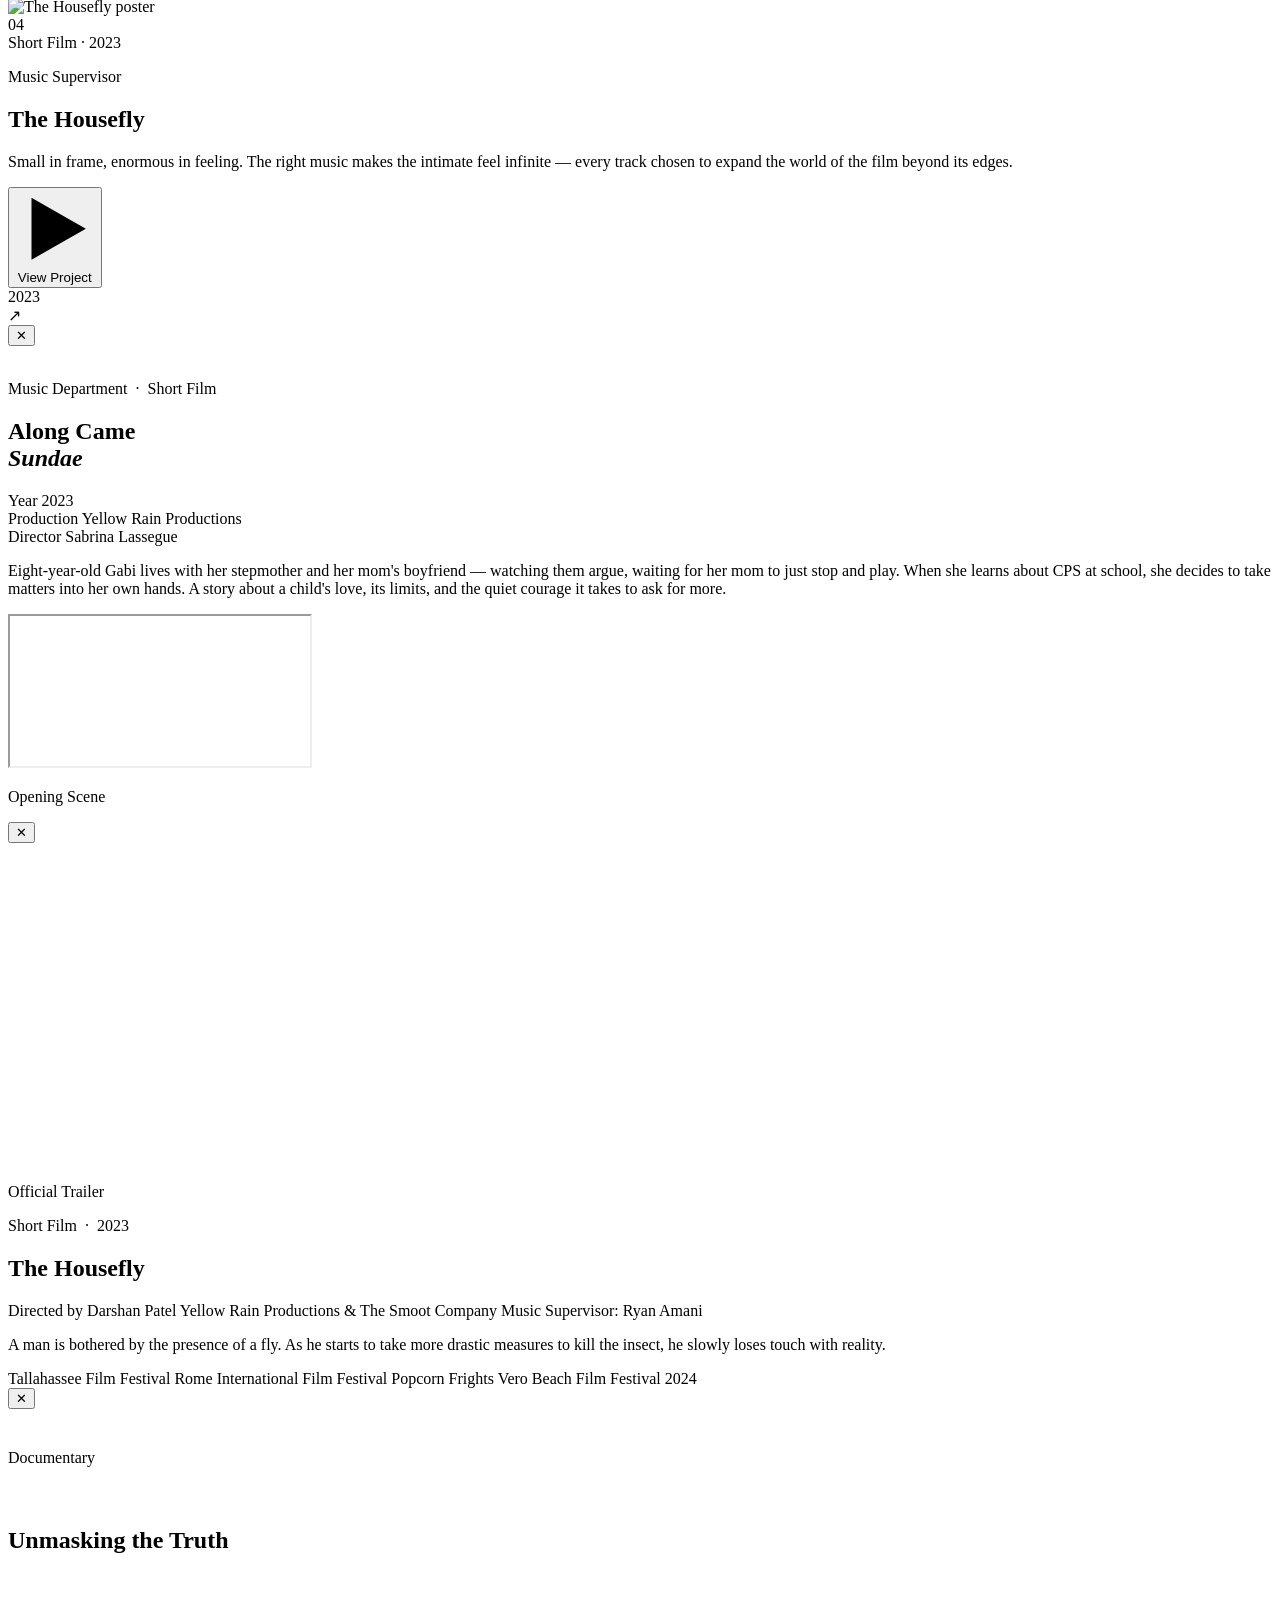
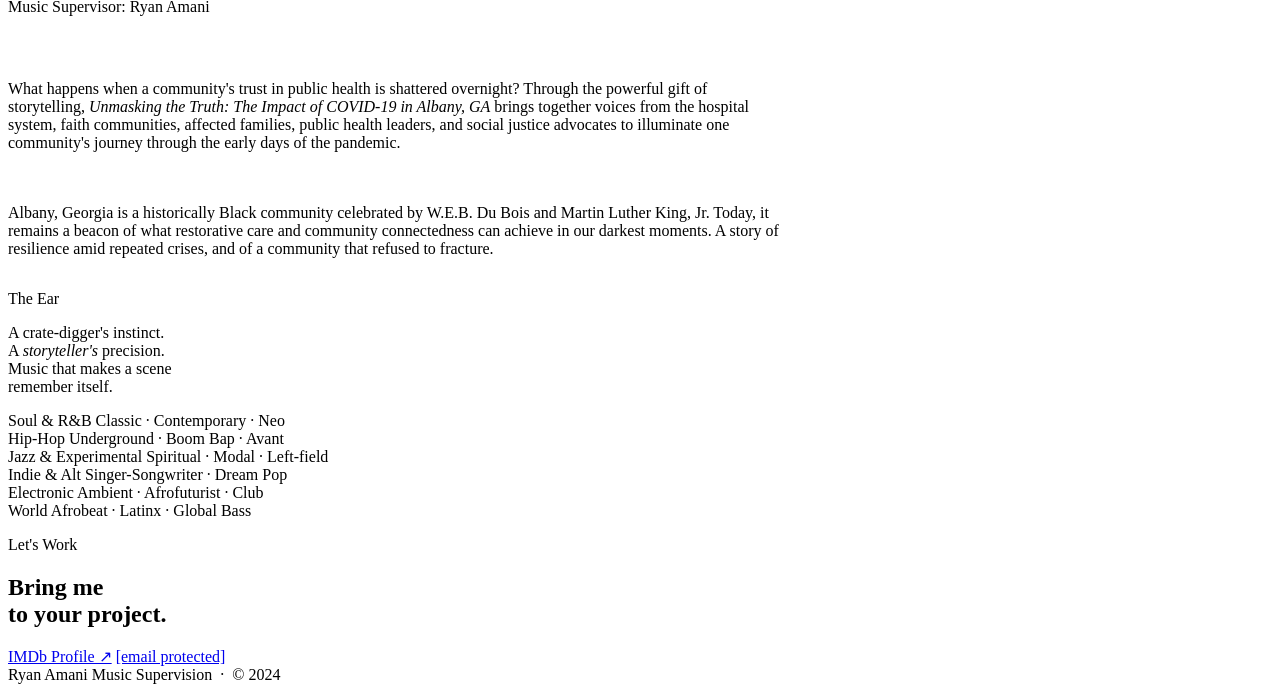
==== commit e9994d8b: "Update index.html creating a css file so i removed the style tag" ====
--- a/index.html
+++ b/index.html
@@ -5,811 +5,11 @@
   <meta name="viewport" content="width=device-width, initial-scale=1.0"/>
   <title>Ryan Amani — Music Supervision</title>
   <link href="https://fonts.googleapis.com/css2?family=Cormorant+Garamond:ital,wght@0,300;0,400;0,600;1,300;1,400&family=Playfair+Display:ital,wght@0,400;0,700;1,400;1,700&family=DM+Sans:wght@300;400;500&display=swap" rel="stylesheet"/>
-  <style>
-    :root {
-      --cream: #FAF6EF;
-      --parchment: #F0E8D8;
-      --clay: #B87A52;
-      --earth: #9C6B45;
-      --bark: #D4C4B0;
-      --sienna: #C4724A;
-      --warm-bg: #FDFAF5;
-      --soft-bg: #F7F1E8;
-      --sage: #7C8C6E;
-      --gold: #B8943C;
-      --ink: #2A1F14;
-      --ink-light: #5C4A38;
-      --off-white: #FDFAF5;
-    }
-
-    *, *::before, *::after { margin: 0; padding: 0; box-sizing: border-box; }
-
-    html { scroll-behavior: smooth; }
-
-    body {
-      background-color: var(--warm-bg);
-      color: var(--ink);
-      font-family: 'DM Sans', sans-serif;
-      font-weight: 300;
-      overflow-x: hidden;
-      cursor: none;
-    }
-
-   .cursor {
-  width: 10px; height: 10px;
-  background: var(--clay);
-  border-radius: 50%;
-  position: fixed;
-  top: 0; left: 0;
-  pointer-events: none;
-  z-index: 9999;
-  transform: translate(-50%, -50%);
-  transition: transform 0.15s ease, background 0.2s;
-}
-
-.cursor-ring {
-  width: 50px; height: 50px;
-  border: 1px solid var(--clay);
-  border-radius: 50%;
-  position: fixed;
-  top: 0; left: 0;
-  pointer-events: none;
-  z-index: 9998;
-  transform: translate(-50%, -50%);
-  transition: transform 0.35s ease, width 0.3s, height 0.3s;
-  opacity: 0.4;
-}
-    /* Grain overlay */
-    body::before {
-      content: '';
-      position: fixed;
-      inset: 0;
-      background-image: url("data:image/svg+xml,%3Csvg viewBox='0 0 256 256' xmlns='http://www.w3.org/2000/svg'%3E%3Cfilter id='noise'%3E%3CfeTurbulence type='fractalNoise' baseFrequency='0.9' numOctaves='4' stitchTiles='stitch'/%3E%3C/filter%3E%3Crect width='100%25' height='100%25' filter='url(%23noise)' opacity='0.04'/%3E%3C/svg%3E");
-      pointer-events: none;
-      z-index: 100;
-      opacity: 0.35;
-    }
-
-    /* ── HERO ── */
-    .hero {
-      min-height: 100vh;
-      display: grid;
-      grid-template-rows: 1fr auto;
-      padding: 3rem;
-      position: relative;
-      overflow: hidden;
-    }
-
-    .hero-bg {
-      position: absolute;
-      inset: 0;
-      background:
-        radial-gradient(ellipse 80% 60% at 20% 80%, rgba(184,122,82,0.12) 0%, transparent 60%),
-        radial-gradient(ellipse 50% 40% at 80% 20%, rgba(184,148,60,0.07) 0%, transparent 50%),
-        var(--warm-bg);
-      z-index: 0;
-    }
-
-    .hero-line {
-      position: absolute;
-      top: 0; left: 3rem;
-      width: 1px;
-      height: 100%;
-      background: linear-gradient(to bottom, transparent, var(--clay), transparent);
-      opacity: 0.15;
-    }
-
-    .hero-content {
-      position: relative;
-      z-index: 1;
-      display: flex;
-      flex-direction: column;
-      justify-content: flex-end;
-      padding-bottom: 4rem;
-    }
-
-    .hero-eyebrow {
-      font-family: 'DM Sans', sans-serif;
-      font-size: 0.7rem;
-      letter-spacing: 0.25em;
-      text-transform: uppercase;
-      color: var(--clay);
-      margin-bottom: 1.5rem;
-      opacity: 0;
-      animation: fadeUp 1s 0.3s forwards;
-    }
-
-    .hero-name {
-      font-family: 'Playfair Display', serif;
-      font-size: clamp(4.5rem, 12vw, 11rem);
-      line-height: 0.9;
-      letter-spacing: -0.01em;
-      color: var(--ink);
-      opacity: 0;
-      animation: fadeUp 1s 0.5s forwards;
-      position: relative;
-    }
-
-    .hero-name span {
-      display: block;
-      color: var(--clay);
-      font-style: italic;
-    }
-
-    /* Botanical/geometric SVG pattern overlay on name */
-    .hero-name-wrap {
-      position: relative;
-      display: inline-block;
-    }
-
-    .hero-name-pattern {
-      position: absolute;
-      inset: -10px -20px;
-      pointer-events: none;
-      opacity: 0.07;
-      z-index: 2;
-      overflow: visible;
-    }
-
-    .hero-tagline {
-      margin-top: 2.5rem;
-      font-family: 'Cormorant Garamond', serif;
-      font-style: italic;
-      font-size: clamp(1.1rem, 2.2vw, 1.45rem);
-      color: var(--ink-light);
-      max-width: 520px;
-      line-height: 1.6;
-      opacity: 0;
-      animation: fadeUp 1s 0.8s forwards;
-      border-left: 2px solid var(--clay);
-      padding-left: 1.25rem;
-    }
-
-    .hero-footer {
-      position: relative;
-      z-index: 1;
-      display: flex;
-      justify-content: space-between;
-      align-items: flex-end;
-      padding-top: 2rem;
-      border-top: 1px solid rgba(184,122,82,0.2);
-      opacity: 0;
-      animation: fadeUp 1s 1.1s forwards;
-    }
-
-    .hero-role {
-      font-size: 0.7rem;
-      letter-spacing: 0.2em;
-      text-transform: uppercase;
-      color: var(--sage);
-    }
-
-    .scroll-hint {
-      font-size: 0.65rem;
-      letter-spacing: 0.2em;
-      text-transform: uppercase;
-      color: rgba(42,31,20,0.3);
-      display: flex;
-      align-items: center;
-      gap: 0.75rem;
-    }
-    .scroll-hint::before {
-      content: '';
-      width: 40px; height: 1px;
-      background: rgba(42,31,20,0.2);
-    }
-
-    /* ── SECTION DIVIDER ── */
-    .section-label {
-      font-size: 0.65rem;
-      letter-spacing: 0.3em;
-      text-transform: uppercase;
-      color: var(--clay);
-      margin-bottom: 3rem;
-      display: flex;
-      align-items: center;
-      gap: 1rem;
-    }
-    .section-label::after {
-      content: '';
-      flex: 1;
-      height: 1px;
-      background: rgba(184,122,82,0.2);
-    }
-
-     /* ── PROJECTS ── */
-    .projects-section {
-      padding: 6rem 3rem;
-      background: var(--warm-bg);
-    }
-
-    .projects-grid {
-      display: flex;
-      flex-direction: column;
-      gap: 2px;
-    }
-
-    .project-card {
-      position: relative;
-      overflow: hidden;
-      cursor: none;
-      background: rgba(0,0,0,0.01);
-      border: 1px solid rgba(184,122,82,0.12);
-      transition: border-color 0.4s;
-    }
-
-    .project-card:hover {
-      border-color: rgba(184,122,82,0.35);
-    }
-
-    .project-inner {
-      display: grid;
-      grid-template-columns: 1fr 1fr;
-      min-height: 42vh;
-      transition: min-height 0.6s cubic-bezier(0.16, 1, 0.3, 1);
-    }
-
-    .project-card:hover .project-inner {
-      min-height: 58vh;
-    }
-
-    .project-visual {
-      position: relative;
-      overflow: hidden;
-      background: var(--parchment);
-    }
-
-    .project-visual-bg {
-      position: absolute;
-      inset: 0;
-      transition: transform 0.8s cubic-bezier(0.16, 1, 0.3, 1);
-    }
-
-    .project-card:hover .project-visual-bg {
-      transform: scale(1.05);
-    }
-
-    /* Poster image styles */
-    .project-poster {
-      position: absolute;
-      inset: 0;
-      width: 100%;
-      height: 100%;
-      object-fit: cover;
-      transition: transform 0.8s cubic-bezier(0.16, 1, 0.3, 1);
-      z-index: 1;
-    }
-
-    .project-card:hover .project-poster {
-      transform: scale(1.05);
-    }
-
-    /* Unique color stories per card (fallback when no poster) */
-    .card-1 .project-visual-bg {
-      background:
-        radial-gradient(ellipse 70% 80% at 30% 60%, rgba(184,122,82,0.35) 0%, transparent 55%),
-        radial-gradient(ellipse 50% 40% at 80% 20%, rgba(184,148,60,0.2) 0%, transparent 50%),
-        linear-gradient(135deg, #EDE0CF 0%, #D9C9B4 100%);
-    }
-    .card-2 .project-visual-bg {
-      background:
-        radial-gradient(ellipse 80% 60% at 70% 40%, rgba(124,140,110,0.35) 0%, transparent 55%),
-        radial-gradient(ellipse 40% 60% at 10% 80%, rgba(184,122,82,0.2) 0%, transparent 50%),
-        linear-gradient(135deg, #DDE4D6 0%, #CCD4C4 100%);
-    }
-    .card-3 .project-visual-bg {
-      background:
-        radial-gradient(ellipse 60% 80% at 50% 30%, rgba(196,114,74,0.35) 0%, transparent 55%),
-        radial-gradient(ellipse 70% 40% at 20% 90%, rgba(155,107,69,0.25) 0%, transparent 50%),
-        linear-gradient(135deg, #EDD8C8 0%, #DBBFA8 100%);
-    }
-    .card-4 .project-visual-bg {
-      background:
-        radial-gradient(ellipse 90% 60% at 60% 50%, rgba(184,148,60,0.28) 0%, transparent 55%),
-        radial-gradient(ellipse 50% 70% at 10% 30%, rgba(184,122,82,0.2) 0%, transparent 50%),
-        linear-gradient(135deg, #EDE8C8 0%, #D8D0A8 100%);
-    }
-
-    .project-number {
-      position: absolute;
-      top: 2rem; left: 2rem;
-      font-family: 'Playfair Display', serif;
-      font-size: 5rem;
-      line-height: 1;
-      color: rgba(42,31,20,0.06);
-      z-index: 2;
-      user-select: none;
-      transition: color 0.4s, font-size 0.4s;
-    }
-
-    .project-card:hover .project-number {
-      color: rgba(42,31,20,0.1);
-      font-size: 6rem;
-    }
-
-    .project-type-badge {
-      position: absolute;
-      bottom: 2rem; left: 2rem;
-      font-size: 0.6rem;
-      letter-spacing: 0.2em;
-      text-transform: uppercase;
-      color: var(--clay);
-      border: 1px solid rgba(184,122,82,0.4);
-      padding: 0.3rem 0.75rem;
-      z-index: 3;
-      background: rgba(253,250,245,0.85);
-      backdrop-filter: blur(4px);
-    }
-
-    .project-info {
-      padding: 3.5rem;
-      display: flex;
-      flex-direction: column;
-      justify-content: space-between;
-      position: relative;
-      background: var(--warm-bg);
-    }
-
-    .project-info::before {
-      content: '';
-      position: absolute;
-      top: 0; left: 0;
-      width: 2px;
-      height: 0%;
-      background: var(--clay);
-      transition: height 0.6s cubic-bezier(0.16, 1, 0.3, 1);
-    }
-
-    .project-card:hover .project-info::before {
-      height: 100%;
-    }
-
-    .project-title {
-      font-family: 'Playfair Display', serif;
-      font-size: clamp(2.2rem, 4vw, 4.5rem);
-      line-height: 0.95;
-      letter-spacing: -0.01em;
-      color: var(--ink);
-      transition: color 0.3s;
-    }
-
-    .project-card:hover .project-title {
-      color: var(--clay);
-    }
-
-    .project-meta {
-      margin-top: 1.5rem;
-    }
-
-    .project-role {
-      font-size: 0.68rem;
-      letter-spacing: 0.2em;
-      text-transform: uppercase;
-      color: var(--clay);
-      margin-bottom: 1rem;
-    }
-
-    .project-desc {
-      font-family: 'Cormorant Garamond', serif;
-      font-size: 1.1rem;
-      line-height: 1.65;
-      color: var(--ink-light);
-      max-width: 380px;
-      height: 0;
-      overflow: hidden;
-      transition: height 0.6s cubic-bezier(0.16, 1, 0.3, 1), opacity 0.4s;
-      opacity: 0;
-    }
-
-    .project-card:hover .project-desc {
-      height: 120px;
-      opacity: 1;
-    }
-
-    .project-year {
-      font-family: 'Cormorant Garamond', serif;
-      font-size: 0.8rem;
-      color: rgba(42,31,20,0.3);
-      letter-spacing: 0.1em;
-      margin-top: auto;
-      padding-top: 2rem;
-    }
-
-    .project-arrow {
-      position: absolute;
-      bottom: 3.5rem; right: 3.5rem;
-      width: 48px; height: 48px;
-      border: 1px solid rgba(184,122,82,0.35);
-      border-radius: 50%;
-      display: flex;
-      align-items: center;
-      justify-content: center;
-      color: var(--clay);
-      font-size: 1.1rem;
-      opacity: 0;
-      transform: translateY(8px);
-      transition: opacity 0.4s, transform 0.4s, background 0.3s;
-    }
-
-    .project-card:hover .project-arrow {
-      opacity: 1;
-      transform: translateY(0);
-    }
-
-    .project-arrow:hover {
-      background: var(--clay);
-      color: white;
-
-    /* ── TASTE / GENRE SECTION ── */
-    .taste-section {
-      padding: 6rem 3rem;
-      border-top: 1px solid rgba(184,122,82,0.15);
-      background: var(--soft-bg);
-    }
-
-    .taste-grid {
-      display: grid;
-      grid-template-columns: 1fr 1fr;
-      gap: 4rem;
-      align-items: start;
-    }
-
-    .taste-statement {
-      font-family: 'Cormorant Garamond', serif;
-      font-size: clamp(1.8rem, 3.5vw, 2.8rem);
-      line-height: 1.25;
-      color: var(--ink);
-      font-weight: 300;
-    }
-
-    .taste-statement em {
-      color: var(--clay);
-      font-style: italic;
-    }
-
-    .genre-list {
-      display: flex;
-      flex-direction: column;
-      gap: 0;
-    }
-
-    .genre-item {
-      display: flex;
-      justify-content: space-between;
-      align-items: center;
-      padding: 1.2rem 0;
-      border-bottom: 1px solid rgba(184,122,82,0.15);
-      position: relative;
-      overflow: hidden;
-      cursor: none;
-    }
-
-    .genre-item::after {
-      content: '';
-      position: absolute;
-      inset: 0;
-      background: rgba(184,122,82,0.05);
-      transform: translateX(-100%);
-      transition: transform 0.4s cubic-bezier(0.16, 1, 0.3, 1);
-    }
-
-    .genre-item:hover::after {
-      transform: translateX(0);
-    }
-
-    .genre-name {
-      font-family: 'Playfair Display', serif;
-      font-size: 1.35rem;
-      letter-spacing: 0.01em;
-      color: var(--ink);
-      z-index: 1;
-    }
-
-    .genre-tags {
-      font-size: 0.62rem;
-      letter-spacing: 0.15em;
-      text-transform: uppercase;
-      color: var(--clay);
-      z-index: 1;
-    }
-
-    /* ── CONTACT ── */
-    .contact-section {
-      padding: 6rem 3rem 4rem;
-      border-top: 1px solid rgba(184,122,82,0.15);
-      background: var(--warm-bg);
-      display: flex;
-      justify-content: space-between;
-      align-items: flex-end;
-      flex-wrap: wrap;
-      gap: 3rem;
-    }
-
-    .contact-cta {
-      font-family: 'Playfair Display', serif;
-      font-size: clamp(3rem, 8vw, 7rem);
-      line-height: 0.9;
-      color: var(--ink);
-    }
-
-    .contact-cta span {
-      color: var(--clay);
-      font-style: italic;
-    }
-
-    .contact-links {
-      display: flex;
-      flex-direction: column;
-      gap: 0.75rem;
-      align-items: flex-end;
-    }
-
-    .contact-link {
-      font-size: 0.7rem;
-      letter-spacing: 0.2em;
-      text-transform: uppercase;
-      color: rgba(42,31,20,0.4);
-      text-decoration: none;
-      transition: color 0.3s;
-      cursor: none;
-    }
-
-    .contact-link:hover {
-      color: var(--clay);
-    }
-
-    .footer-bar {
-      padding: 2rem 3rem;
-      border-top: 1px solid rgba(184,122,82,0.12);
-      background: var(--soft-bg);
-      display: flex;
-      justify-content: space-between;
-      align-items: center;
-    }
-
-    .footer-name {
-      font-family: 'Playfair Display', serif;
-      font-size: 1rem;
-      letter-spacing: 0.05em;
-      color: rgba(42,31,20,0.3);
-    }
-
-    .footer-copy {
-      font-size: 0.6rem;
-      letter-spacing: 0.15em;
-      text-transform: uppercase;
-      color: rgba(42,31,20,0.2);
-    }
-
-    @keyframes fadeUp {
-      from { opacity: 0; transform: translateY(24px); }
-      to   { opacity: 1; transform: translateY(0); }
-    }
-
-    /* ── PROJECT MODAL ── */
-    .modal-overlay {
-      position: fixed;
-      inset: 0;
-      background: rgba(15,10,5,0.82);
-      backdrop-filter: blur(10px);
-      -webkit-backdrop-filter: blur(10px);
-      z-index: 2000;
-      display: flex;
-      align-items: center;
-      justify-content: center;
-      padding: 2rem;
-      opacity: 0;
-      pointer-events: none;
-      transition: opacity 0.45s ease;
-    }
-    .modal-overlay.active {
-      opacity: 1;
-      pointer-events: all;
-    }
-    .modal-panel {
-      position: relative;
-      width: 100%;
-      max-width: 1100px;
-      max-height: 90vh;
-      overflow-y: auto;
-      background: var(--warm-bg);
-      display: grid;
-      grid-template-columns: 1fr 1.45fr;
-      transform: translateY(30px) scale(0.98);
-      transition: transform 0.5s cubic-bezier(0.16, 1, 0.3, 1);
-      scrollbar-width: none;
-    }
-    .modal-panel::-webkit-scrollbar { display: none; }
-    .modal-overlay.active .modal-panel {
-      transform: translateY(0) scale(1);
-    }
-    .modal-poster-col {
-      position: sticky;
-      top: 0;
-      align-self: start;
-      overflow: hidden;
-    }
-    .modal-poster-col img {
-      width: 100%;
-      height: 100%;
-      min-height: 500px;
-      object-fit: cover;
-      display: block;
-    }
-    .modal-content-col {
-      padding: 3.5rem 3rem 3rem;
-      display: flex;
-      flex-direction: column;
-      gap: 2rem;
-      background: var(--warm-bg);
-    }
-    .modal-eyebrow {
-      font-size: 0.62rem;
-      letter-spacing: 0.28em;
-      text-transform: uppercase;
-      color: var(--clay);
-    }
-    .modal-title {
-      font-family: 'Playfair Display', serif;
-      font-size: clamp(2.2rem, 4vw, 3.4rem);
-      line-height: 1.0;
-      color: var(--ink);
-    }
-    .modal-title em {
-      font-style: italic;
-      color: var(--clay);
-    }
-    .modal-meta-row {
-      display: flex;
-      gap: 2rem;
-      flex-wrap: wrap;
-    }
-    .modal-meta-item {
-      display: flex;
-      flex-direction: column;
-      gap: 0.25rem;
-    }
-    .modal-meta-label {
-      font-size: 0.58rem;
-      letter-spacing: 0.2em;
-      text-transform: uppercase;
-      color: rgba(42,31,20,0.35);
-    }
-    .modal-meta-value {
-      font-family: 'Cormorant Garamond', serif;
-      font-size: 1rem;
-      color: var(--ink-light);
-    }
-    .modal-divider {
-      height: 1px;
-      background: rgba(184,122,82,0.15);
-    }
-    .modal-desc {
-      font-family: 'Cormorant Garamond', serif;
-      font-size: 1.2rem;
-      line-height: 1.7;
-      color: var(--ink-light);
-    }
-    .modal-video-wrap {
-      position: relative;
-      aspect-ratio: 16/9;
-      background: #0A0806;
-      overflow: hidden;
-    }
-    .modal-video-wrap iframe {
-      position: absolute;
-      inset: 0;
-      width: 100%;
-      height: 100%;
-      border: none;
-    }
-    .modal-festivals {
-  display: flex;
-  flex-wrap: wrap;
-  gap: 8px;
-  margin: 12px 0 20px;
-}
-.festival-pill {
-  font-family: 'DM Sans', sans-serif;
-  font-size: 0.7rem;
-  letter-spacing: 0.06em;
-  text-transform: uppercase;
-  color: var(--clay);
-  border: 1px solid var(--clay);
-  border-radius: 20px;
-  padding: 3px 10px;
-  opacity: 0.85;
-}
-.modal-video-label {
-      font-size: 0.6rem;
-      letter-spacing: 0.2em;
-      text-transform: uppercase;
-      color: rgba(42,31,20,0.3);
-      margin-top: 0.6rem;
-    }
-    .modal-close {
-      position: absolute;
-      top: 1.25rem;
-      right: 1.25rem;
-      width: 38px; height: 38px;
-      border-radius: 50%;
-      background: rgba(42,31,20,0.08);
-      border: 1px solid rgba(184,122,82,0.2);
-      display: flex; align-items: center; justify-content: center;
-      cursor: none;
-      transition: background 0.25s, border-color 0.25s;
-      z-index: 10;
-      font-size: 0.85rem;
-      color: var(--ink);
-    }
-    .modal-close:hover {
-      background: var(--clay);
-      color: white;
-      border-color: var(--clay);
-    }
-    /* Watch button on cards */
-    .watch-btn {
-      display: inline-flex;
-      align-items: center;
-      gap: 0.6rem;
-      margin-top: 1.5rem;
-      font-size: 0.65rem;
-      letter-spacing: 0.2em;
-      text-transform: uppercase;
-      color: var(--clay);
-      border: 1px solid rgba(184,122,82,0.35);
-      padding: 0.55rem 1rem;
-      background: none;
-      cursor: none;
-      opacity: 0;
-      transform: translateY(6px);
-      transition: opacity 0.4s, transform 0.4s, background 0.3s, color 0.3s;
-    }
-    .project-card:hover .watch-btn {
-      opacity: 1;
-      transform: translateY(0);
-    }
-    .watch-btn:hover {
-      background: var(--clay);
-      color: white;
-      border-color: var(--clay);
-    }
-    .watch-btn-icon {
-      width: 18px; height: 18px;
-      border-radius: 50%;
-      background: var(--clay);
-      display: flex;
-      align-items: center;
-      justify-content: center;
-      flex-shrink: 0;
-      transition: background 0.3s;
-    }
-    .watch-btn:hover .watch-btn-icon { background: white; }
-    .watch-btn-icon svg {
-      width: 7px; height: 7px;
-      fill: white;
-      margin-left: 1px;
-      transition: fill 0.3s;
-    }
-    .watch-btn:hover .watch-btn-icon svg { fill: var(--clay); }
-
-    @media (max-width: 768px) {
-      .hero { padding: 2rem; }
-      .projects-section, .taste-section, .contact-section { padding: 4rem 2rem; }
-      .project-inner { grid-template-columns: 1fr; }
-      .project-visual { min-height: 220px; }
-      .project-info { padding: 2rem; }
-      .taste-grid { grid-template-columns: 1fr; }
-      .contact-links { align-items: flex-start; }
-      .footer-bar { padding: 1.5rem 2rem; }
-      .modal-panel { grid-template-columns: 1fr; }
-      .modal-poster-col { position: relative; }
-      .modal-poster-col img { min-height: 260px; }
-      .modal-content-col { padding: 2rem; }
-    }
-  </style>
+
 </head>
-<body>
+  <link rel="stylesheet" href="styles.css">
+  
+  <body>
 
   <!-- Custom cursor -->
   <div class="cursor" id="cursor"></div>
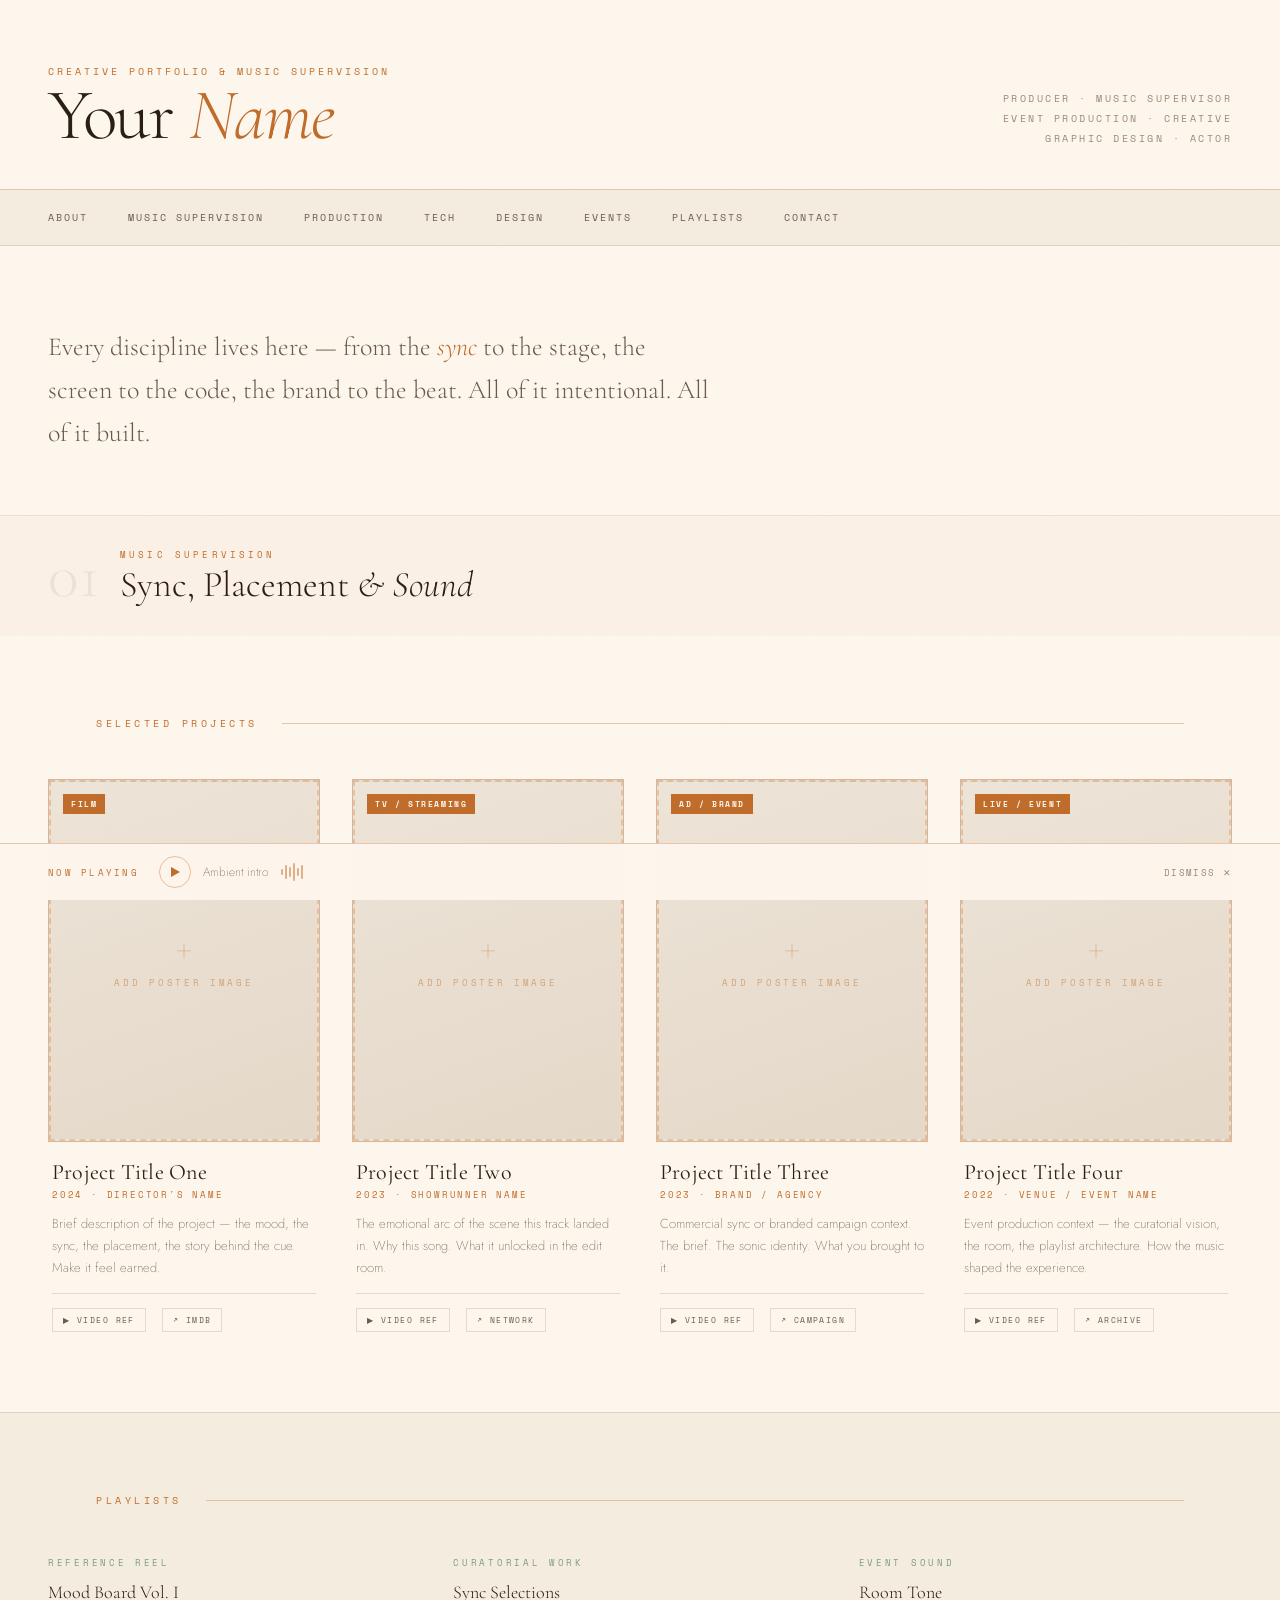
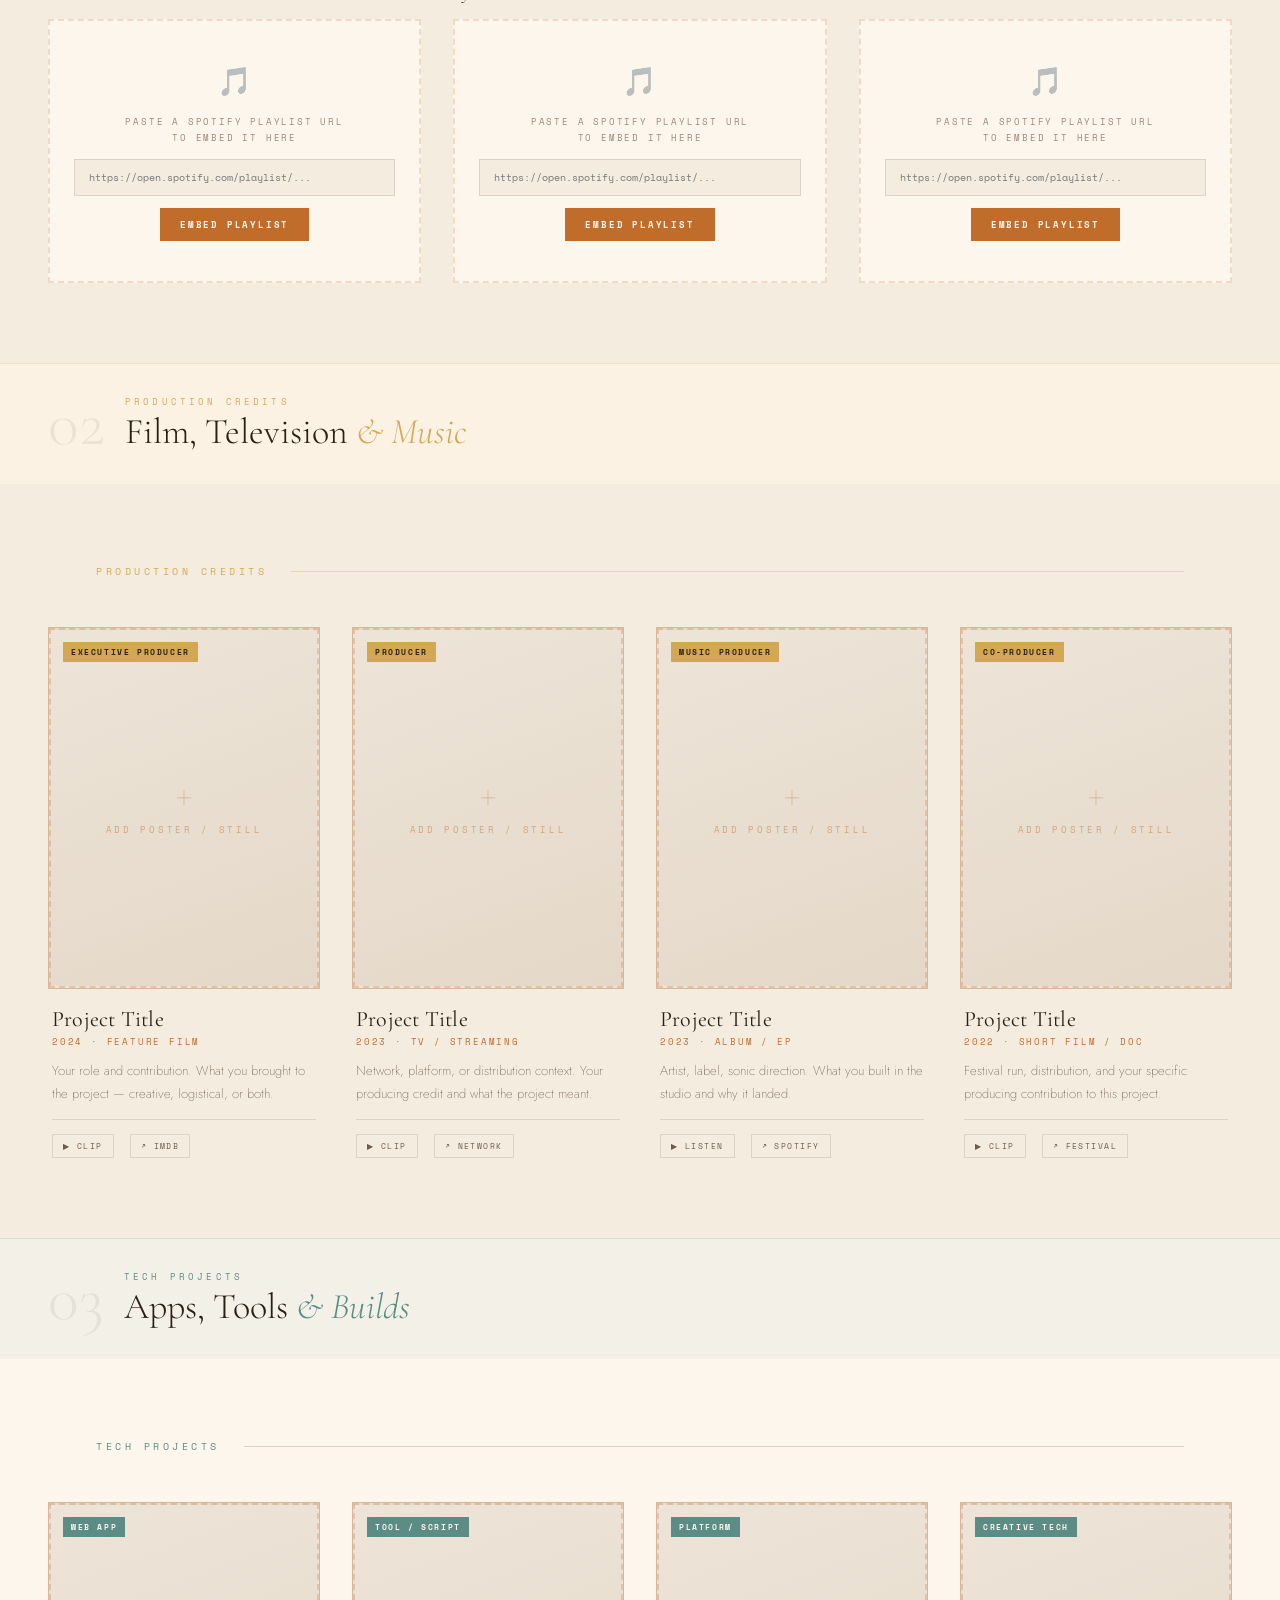
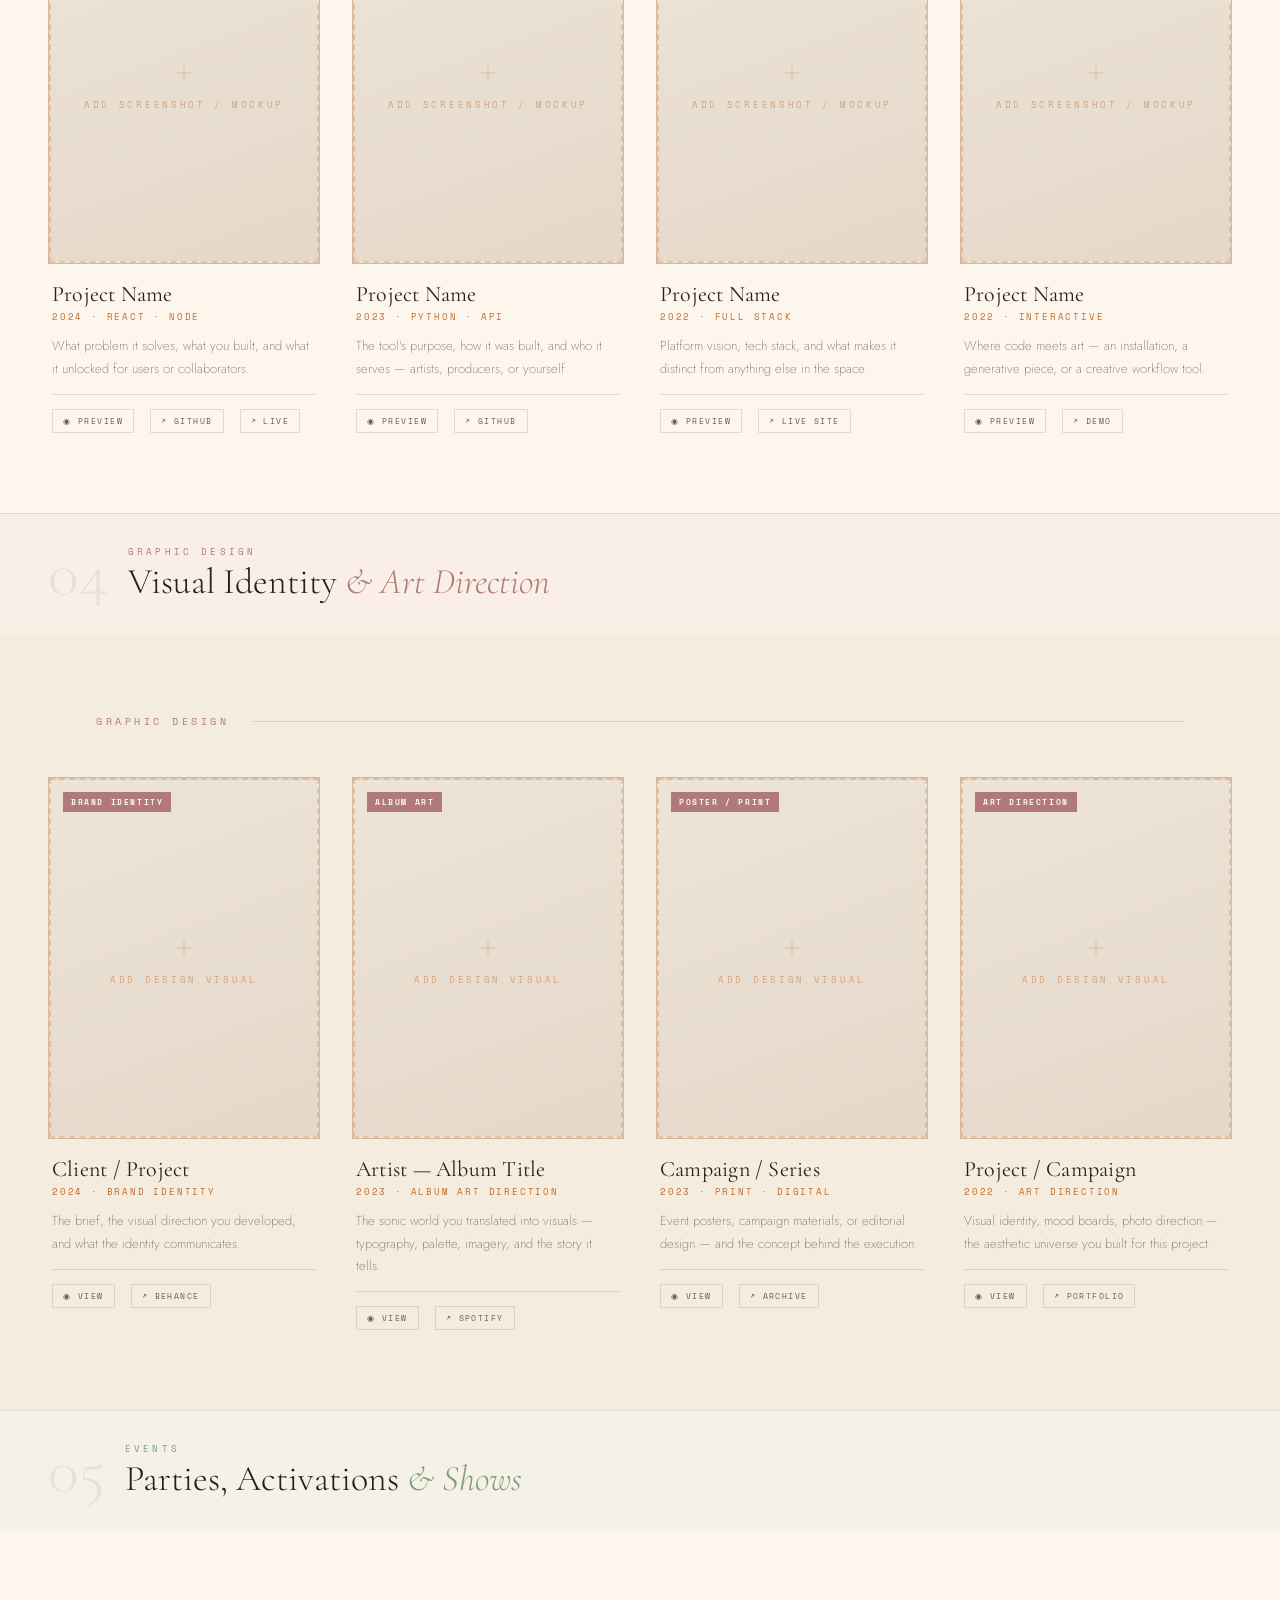
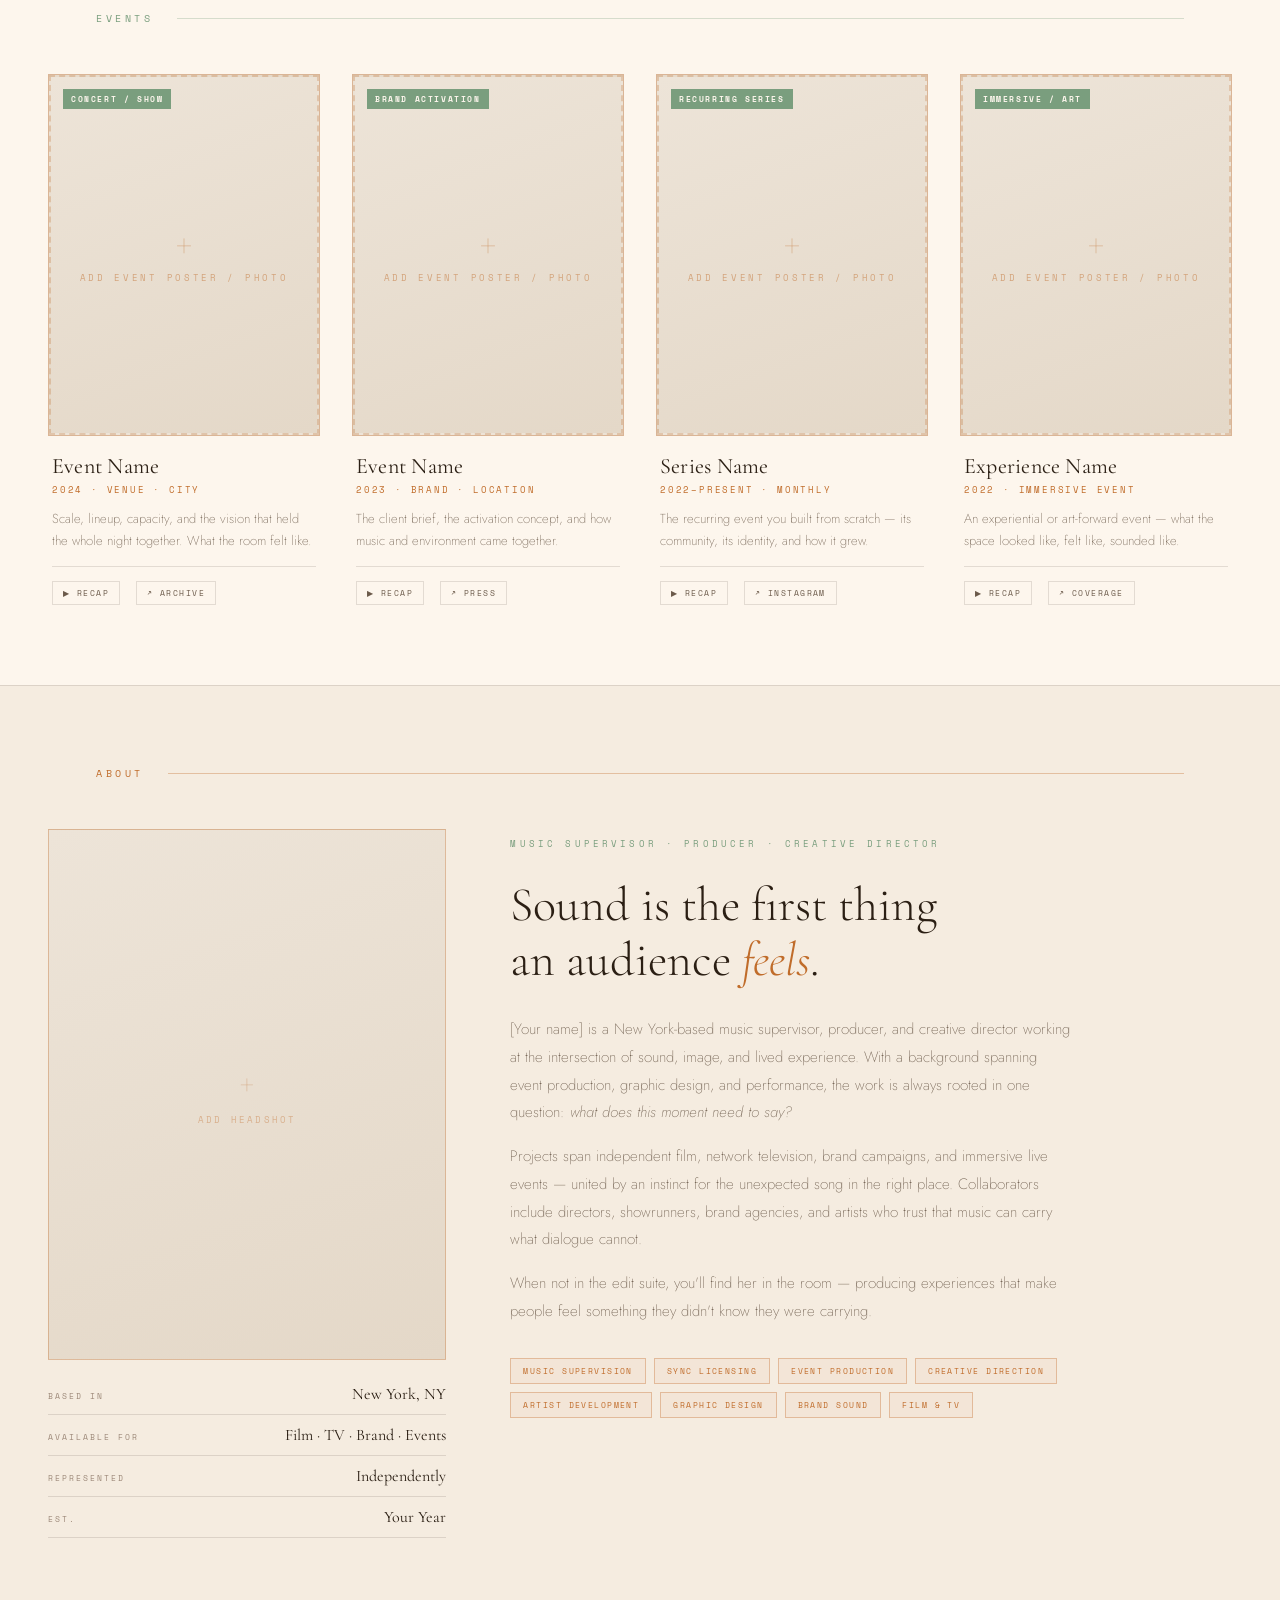
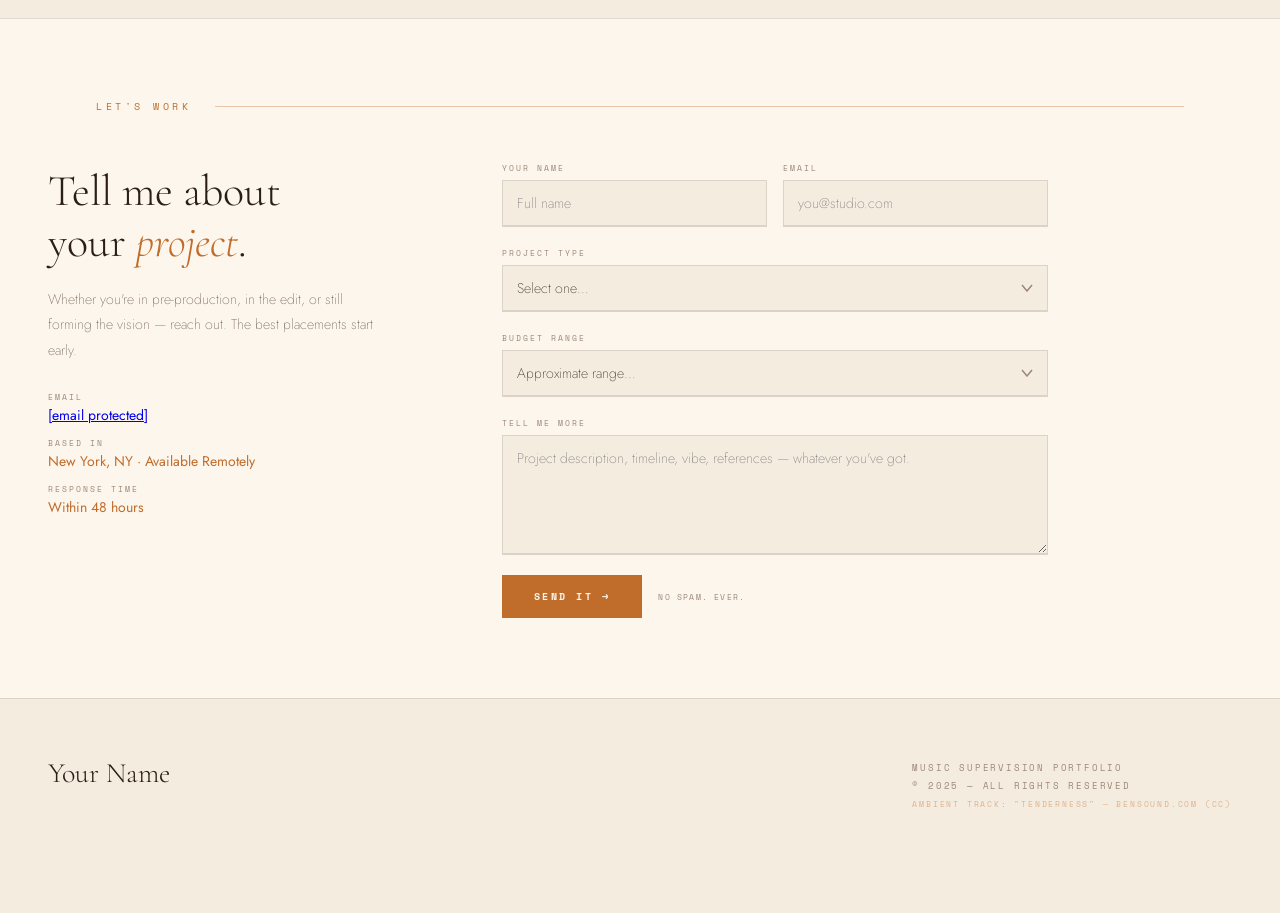
==== commit aa6e6e0f: "Add files via upload NEW UPDATE - COMPREHENSIVE PORTFOLIOOOO" ====
--- a/index.html
+++ b/index.html
@@ -1,453 +1,2318 @@
 <!DOCTYPE html>
 <html lang="en">
 <head>
-  <meta charset="UTF-8" />
-  <meta name="viewport" content="width=device-width, initial-scale=1.0"/>
-  <title>Ryan Amani — Music Supervision</title>
-  <link href="https://fonts.googleapis.com/css2?family=Cormorant+Garamond:ital,wght@0,300;0,400;0,600;1,300;1,400&family=Playfair+Display:ital,wght@0,400;0,700;1,400;1,700&family=DM+Sans:wght@300;400;500&display=swap" rel="stylesheet"/>
-
+<meta charset="UTF-8" />
+<meta name="viewport" content="width=device-width, initial-scale=1.0" />
+<title>Music Supervision Portfolio</title>
+<link href="https://fonts.googleapis.com/css2?family=Cormorant+Garamond:ital,wght@0,300;0,400;0,600;1,300;1,400&family=Space+Mono:wght@400;700&family=Jost:wght@200;400;500&display=swap" rel="stylesheet" />
+<style>
+  :root {
+    --ink: #2b1f14;
+    --bone: #1e1208;
+    --warm-white: #fdf6ed;
+    --gold: #c06c2a;
+    --gold-dim: #a0571e;
+    --rust: #b5461e;
+    --slate: #e8ddd0;
+    --mid: #6b5a4a;
+    --light: #9c8878;
+    --card-w: 260px;
+
+    /* Airy earth palette */
+    --bg:        #fdf6ed;   /* warm linen */
+    --bg2:       #f5ece0;   /* slightly deeper cream */
+    --text:      #2b1f14;   /* deep espresso */
+    --text-soft: #6b5a4a;   /* warm mid-brown */
+    --text-dim:  #9c8878;   /* dusty rose-brown */
+    --accent:    #c06c2a;   /* terracotta orange */
+    --accent2:   #7a9e7e;   /* sage green */
+    --accent3:   #d4a853;   /* ochre yellow */
+    --border:    rgba(43,31,20,0.12);
+    --border-ac: rgba(192,108,42,0.35);
+    --card-bg:   #fffaf4;
+    --card-w: 260px;
+  }
+
+  *, *::before, *::after { box-sizing: border-box; margin: 0; padding: 0; }
+
+  html { scroll-behavior: smooth; }
+
+  body {
+    background: var(--bg);
+    color: var(--text);
+    font-family: 'Jost', sans-serif;
+    font-weight: 200;
+    min-height: 100vh;
+    overflow-x: hidden;
+  }
+
+  /* ── GRAIN OVERLAY ── */
+  body::before {
+    content: '';
+    position: fixed;
+    inset: 0;
+    background-image: url("data:image/svg+xml,%3Csvg viewBox='0 0 256 256' xmlns='http://www.w3.org/2000/svg'%3E%3Cfilter id='noise'%3E%3CfeTurbulence type='fractalNoise' baseFrequency='0.9' numOctaves='4' stitchTiles='stitch'/%3E%3C/filter%3E%3Crect width='100%25' height='100%25' filter='url(%23noise)' opacity='0.04'/%3E%3C/svg%3E");
+    pointer-events: none;
+    z-index: 1000;
+    opacity: 0.18;
+  }
+
+  /* ── HEADER ── */
+  header {
+    padding: 64px 48px 40px;
+    border-bottom: 1px solid var(--border-ac);
+    display: flex;
+    align-items: flex-end;
+    justify-content: space-between;
+    gap: 24px;
+    flex-wrap: wrap;
+    background: var(--bg);
+  }
+
+  .wordmark {
+    display: flex;
+    flex-direction: column;
+    gap: 2px;
+  }
+
+  .wordmark-sub {
+    font-family: 'Space Mono', monospace;
+    font-size: 10px;
+    letter-spacing: 0.3em;
+    color: var(--accent);
+    text-transform: uppercase;
+  }
+
+  .wordmark-name {
+    font-family: 'Cormorant Garamond', serif;
+    font-size: clamp(36px, 6vw, 72px);
+    font-weight: 300;
+    line-height: 0.95;
+    letter-spacing: -0.02em;
+    color: var(--text);
+  }
+
+  .wordmark-name em {
+    font-style: italic;
+    color: var(--accent);
+  }
+
+  .header-role {
+    font-family: 'Space Mono', monospace;
+    font-size: 10px;
+    letter-spacing: 0.25em;
+    color: var(--text-dim);
+    text-align: right;
+    line-height: 2;
+    text-transform: uppercase;
+  }
+
+  /* ── NAV STRIPE ── */
+  nav {
+    display: flex;
+    gap: 40px;
+    padding: 20px 48px;
+    border-bottom: 1px solid var(--border);
+    overflow-x: auto;
+    background: var(--bg2);
+  }
+
+  nav a {
+    font-family: 'Space Mono', monospace;
+    font-size: 10px;
+    letter-spacing: 0.2em;
+    text-transform: uppercase;
+    color: var(--text-soft);
+    text-decoration: none;
+    white-space: nowrap;
+    transition: color 0.2s;
+  }
+
+  nav a:hover { color: var(--accent); }
+
+  /* ── INTRO ── */
+  .intro {
+    padding: 80px 48px 60px;
+    max-width: 760px;
+  }
+
+  .intro p {
+    font-family: 'Cormorant Garamond', serif;
+    font-size: clamp(18px, 2.5vw, 26px);
+    line-height: 1.65;
+    font-weight: 300;
+    color: var(--text-soft);
+  }
+
+  .intro p em { color: var(--accent); font-style: italic; }
+
+  /* ── SECTION LABELS ── */
+  .section-label {
+    display: flex;
+    align-items: center;
+    gap: 24px;
+    padding: 0 48px;
+    margin-bottom: 48px;
+  }
+
+  .section-label span {
+    font-family: 'Space Mono', monospace;
+    font-size: 10px;
+    letter-spacing: 0.35em;
+    text-transform: uppercase;
+    color: var(--accent);
+    white-space: nowrap;
+  }
+
+  .section-label::after {
+    content: '';
+    flex: 1;
+    height: 1px;
+    background: var(--border-ac);
+  }
+
+  /* ── PROJECTS GRID ── */
+  #projects {
+    padding: 80px 48px;
+    background: var(--bg);
+  }
+
+  .projects-grid {
+    display: grid;
+    grid-template-columns: repeat(auto-fit, minmax(var(--card-w), 1fr));
+    gap: 40px 32px;
+  }
+
+  /* ── PROJECT CARD — mirrors the Infinity's Song bandmate card layout ── */
+  .project-card {
+    display: flex;
+    flex-direction: column;
+    position: relative;
+    cursor: pointer;
+  }
+
+  .poster-wrap {
+    position: relative;
+    width: 100%;
+    aspect-ratio: 3 / 4;
+    overflow: hidden;
+    background: var(--slate);
+    border: 1px solid var(--border-ac);
+  }
+
+  .poster-wrap img {
+    width: 100%;
+    height: 100%;
+    object-fit: cover;
+    display: block;
+    transition: transform 0.5s cubic-bezier(0.25,0.46,0.45,0.94);
+    filter: grayscale(10%);
+  }
+
+  .project-card:hover .poster-wrap img {
+    transform: scale(1.04);
+  }
+
+  /* Placeholder for when user hasn't added image yet */
+  .poster-placeholder {
+    width: 100%;
+    height: 100%;
+    display: flex;
+    flex-direction: column;
+    align-items: center;
+    justify-content: center;
+    gap: 12px;
+    background: linear-gradient(160deg, #ede4d8 0%, #e4d8c8 100%);
+    border: 2px dashed rgba(192,108,42,0.25);
+  }
+
+  .poster-placeholder span {
+    font-family: 'Space Mono', monospace;
+    font-size: 9px;
+    letter-spacing: 0.3em;
+    color: rgba(192,108,42,0.5);
+    text-transform: uppercase;
+  }
+
+  .poster-placeholder .plus {
+    font-size: 32px;
+    color: rgba(192,108,42,0.3);
+    line-height: 1;
+  }
+
+  /* Hover overlay with play button */
+  .poster-overlay {
+    position: absolute;
+    inset: 0;
+    background: rgba(43,31,20,0.5);
+    display: flex;
+    flex-direction: column;
+    align-items: center;
+    justify-content: center;
+    gap: 12px;
+    opacity: 0;
+    transition: opacity 0.3s;
+  }
+
+  .project-card:hover .poster-overlay { opacity: 1; }
+
+  .play-btn {
+    width: 56px;
+    height: 56px;
+    border: 1.5px solid #fdf6ed;
+    border-radius: 50%;
+    display: flex;
+    align-items: center;
+    justify-content: center;
+    background: rgba(253,246,237,0.15);
+    transition: background 0.2s;
+  }
+
+  .play-btn:hover { background: rgba(253,246,237,0.3); }
+
+  .play-btn svg { margin-left: 3px; }
+
+  .overlay-label {
+    font-family: 'Space Mono', monospace;
+    font-size: 9px;
+    letter-spacing: 0.25em;
+    text-transform: uppercase;
+    color: #fdf6ed;
+  }
+
+  /* Role tag on poster */
+  .role-tag {
+    position: absolute;
+    top: 14px;
+    left: 14px;
+    background: var(--accent);
+    color: #fdf6ed;
+    font-family: 'Space Mono', monospace;
+    font-size: 8px;
+    font-weight: 700;
+    letter-spacing: 0.2em;
+    text-transform: uppercase;
+    padding: 4px 8px;
+  }
+
+  /* Card body below poster — mirrors "Abraham / Victory / Angel" layout */
+  .card-body {
+    padding: 18px 4px 0;
+  }
+
+  .card-title {
+    font-family: 'Cormorant Garamond', serif;
+    font-size: 22px;
+    font-weight: 400;
+    letter-spacing: 0.01em;
+    line-height: 1.1;
+    color: var(--text);
+    margin-bottom: 4px;
+  }
+
+  .card-meta {
+    font-family: 'Space Mono', monospace;
+    font-size: 9px;
+    letter-spacing: 0.2em;
+    text-transform: uppercase;
+    color: var(--accent);
+    margin-bottom: 12px;
+  }
+
+  .card-desc {
+    font-size: 13px;
+    line-height: 1.7;
+    color: var(--text-soft);
+    font-weight: 200;
+  }
+
+  /* Icon row — mirrors the social icons under each bandmate */
+  .card-icons {
+    display: flex;
+    gap: 16px;
+    margin-top: 14px;
+    padding-top: 14px;
+    border-top: 1px solid var(--border);
+    flex-wrap: wrap;
+  }
+
+  .icon-btn {
+    font-family: 'Space Mono', monospace;
+    font-size: 8px;
+    letter-spacing: 0.18em;
+    text-transform: uppercase;
+    color: var(--text-soft);
+    background: none;
+    border: 1px solid var(--border);
+    padding: 5px 10px;
+    cursor: pointer;
+    transition: border-color 0.2s, color 0.2s;
+  }
+
+  .icon-btn:hover { border-color: var(--accent); color: var(--accent); }
+
+  /* ── VIDEO MODAL ── */
+  .modal-backdrop {
+    position: fixed;
+    inset: 0;
+    background: rgba(43,31,20,0.75);
+    z-index: 500;
+    display: flex;
+    align-items: center;
+    justify-content: center;
+    padding: 24px;
+    opacity: 0;
+    pointer-events: none;
+    transition: opacity 0.3s;
+    backdrop-filter: blur(4px);
+  }
+
+  .modal-backdrop.open {
+    opacity: 1;
+    pointer-events: all;
+  }
+
+  .modal-box {
+    background: var(--bg);
+    border: 1px solid var(--border-ac);
+    width: 100%;
+    max-width: 840px;
+    position: relative;
+    transform: translateY(20px);
+    transition: transform 0.3s;
+  }
+
+  .modal-backdrop.open .modal-box { transform: translateY(0); }
+
+  .modal-header {
+    padding: 20px 24px;
+    border-bottom: 1px solid var(--border);
+    display: flex;
+    align-items: center;
+    justify-content: space-between;
+    background: var(--bg2);
+  }
+
+  .modal-title {
+    font-family: 'Cormorant Garamond', serif;
+    font-size: 20px;
+    font-weight: 400;
+    color: var(--text);
+  }
+
+  .modal-close {
+    background: none;
+    border: 1px solid var(--border);
+    color: var(--text-soft);
+    font-family: 'Space Mono', monospace;
+    font-size: 10px;
+    letter-spacing: 0.2em;
+    padding: 6px 12px;
+    cursor: pointer;
+    transition: border-color 0.2s;
+  }
+
+  .modal-close:hover { border-color: var(--accent); color: var(--accent); }
+
+  .modal-video {
+    position: relative;
+    padding-bottom: 56.25%;
+    height: 0;
+    overflow: hidden;
+  }
+
+  .modal-video iframe {
+    position: absolute;
+    inset: 0;
+    width: 100%;
+    height: 100%;
+    border: none;
+  }
+
+  .modal-video-placeholder {
+    aspect-ratio: 16/9;
+    background: var(--bg2);
+    display: flex;
+    flex-direction: column;
+    gap: 10px;
+    align-items: center;
+    justify-content: center;
+    color: var(--text-dim);
+    font-family: 'Space Mono', monospace;
+    font-size: 10px;
+    letter-spacing: 0.2em;
+    text-transform: uppercase;
+    border-top: 1px solid var(--border);
+  }
+
+  .modal-notes {
+    padding: 20px 24px;
+    border-top: 1px solid var(--border);
+    font-size: 13px;
+    color: var(--text-soft);
+    line-height: 1.7;
+    font-weight: 200;
+  }
+
+  /* ── SPOTIFY SECTION ── */
+  #playlists {
+    padding: 80px 48px;
+    border-top: 1px solid var(--border);
+    background: var(--bg2);
+  }
+
+  .playlists-grid {
+    display: grid;
+    grid-template-columns: repeat(auto-fit, minmax(300px, 1fr));
+    gap: 32px;
+  }
+
+  .playlist-block {
+    display: flex;
+    flex-direction: column;
+    gap: 12px;
+  }
+
+  .playlist-label {
+    font-family: 'Space Mono', monospace;
+    font-size: 9px;
+    letter-spacing: 0.3em;
+    text-transform: uppercase;
+    color: var(--accent2);
+  }
+
+  .playlist-title {
+    font-family: 'Cormorant Garamond', serif;
+    font-size: 18px;
+    font-weight: 300;
+    color: var(--text);
+    margin-bottom: 4px;
+  }
+
+  .spotify-embed {
+    border-radius: 0;
+    border: 1px solid var(--border-ac);
+    overflow: hidden;
+  }
+
+  .spotify-embed iframe {
+    width: 100%;
+    display: block;
+  }
+
+  /* Spotify placeholder */
+  .spotify-placeholder {
+    background: var(--bg);
+    border: 2px dashed rgba(192,108,42,0.2);
+    padding: 40px 24px;
+    display: flex;
+    flex-direction: column;
+    align-items: center;
+    gap: 12px;
+    text-align: center;
+  }
+
+  .spotify-placeholder .sp-icon {
+    font-size: 28px;
+    opacity: 0.4;
+  }
+
+  .spotify-placeholder p {
+    font-family: 'Space Mono', monospace;
+    font-size: 9px;
+    letter-spacing: 0.2em;
+    text-transform: uppercase;
+    color: var(--text-dim);
+    line-height: 1.8;
+  }
+
+  .spotify-placeholder input {
+    width: 100%;
+    background: var(--bg2);
+    border: 1px solid var(--border);
+    color: var(--text);
+    font-family: 'Space Mono', monospace;
+    font-size: 10px;
+    padding: 10px 14px;
+    outline: none;
+    transition: border-color 0.2s;
+  }
+
+  .spotify-placeholder input:focus { border-color: var(--accent); }
+
+  .spotify-placeholder button {
+    background: var(--accent);
+    color: #fdf6ed;
+    border: none;
+    font-family: 'Space Mono', monospace;
+    font-size: 9px;
+    font-weight: 700;
+    letter-spacing: 0.2em;
+    text-transform: uppercase;
+    padding: 10px 20px;
+    cursor: pointer;
+    transition: opacity 0.2s;
+  }
+
+  .spotify-placeholder button:hover { opacity: 0.8; }
+
+  /* ── AMBIENT AUDIO BANNER ── */
+  .audio-banner {
+    position: fixed;
+    bottom: 0;
+    left: 0;
+    right: 0;
+    background: rgba(253,246,237,0.96);
+    border-top: 1px solid var(--border-ac);
+    padding: 12px 48px;
+    display: flex;
+    align-items: center;
+    gap: 20px;
+    z-index: 400;
+    backdrop-filter: blur(8px);
+  }
+
+  .audio-banner-label {
+    font-family: 'Space Mono', monospace;
+    font-size: 9px;
+    letter-spacing: 0.25em;
+    text-transform: uppercase;
+    color: var(--accent);
+    white-space: nowrap;
+  }
+
+  .audio-controls {
+    display: flex;
+    align-items: center;
+    gap: 12px;
+  }
+
+  .audio-play-btn {
+    width: 32px;
+    height: 32px;
+    border: 1px solid rgba(192,108,42,0.4);
+    background: none;
+    border-radius: 50%;
+    display: flex;
+    align-items: center;
+    justify-content: center;
+    cursor: pointer;
+    color: var(--accent);
+    transition: background 0.2s;
+    flex-shrink: 0;
+  }
+
+  .audio-play-btn:hover { background: rgba(192,108,42,0.1); }
+
+  .audio-track-name {
+    font-family: 'Jost', sans-serif;
+    font-size: 12px;
+    color: var(--text-soft);
+    font-weight: 200;
+  }
+
+  .audio-visualizer {
+    display: flex;
+    align-items: center;
+    gap: 2px;
+    height: 20px;
+  }
+
+  .audio-bar {
+    width: 2px;
+    background: var(--accent);
+    opacity: 0.5;
+    border-radius: 1px;
+    animation: barPulse 1.2s ease-in-out infinite;
+  }
+
+  .audio-bar:nth-child(1) { height: 6px; animation-delay: 0s; }
+  .audio-bar:nth-child(2) { height: 14px; animation-delay: 0.1s; }
+  .audio-bar:nth-child(3) { height: 10px; animation-delay: 0.2s; }
+  .audio-bar:nth-child(4) { height: 18px; animation-delay: 0.3s; }
+  .audio-bar:nth-child(5) { height: 8px; animation-delay: 0.4s; }
+  .audio-bar:nth-child(6) { height: 14px; animation-delay: 0.15s; }
+
+  .audio-visualizer.paused .audio-bar { animation-play-state: paused; }
+
+  @keyframes barPulse {
+    0%, 100% { transform: scaleY(0.4); }
+    50% { transform: scaleY(1); }
+  }
+
+  .audio-mute-btn {
+    background: none;
+    border: none;
+    color: var(--text-dim);
+    cursor: pointer;
+    font-family: 'Space Mono', monospace;
+    font-size: 9px;
+    letter-spacing: 0.15em;
+    text-transform: uppercase;
+    transition: color 0.2s;
+    margin-left: auto;
+  }
+
+  .audio-mute-btn:hover { color: var(--accent); }
+
+  /* ── FOOTER ── */
+  footer {
+    padding: 60px 48px 100px;
+    border-top: 1px solid var(--border);
+    display: flex;
+    align-items: flex-start;
+    justify-content: space-between;
+    flex-wrap: wrap;
+    gap: 32px;
+    background: var(--bg2);
+  }
+
+  .footer-name {
+    font-family: 'Cormorant Garamond', serif;
+    font-size: 28px;
+    font-weight: 300;
+    line-height: 1;
+    color: var(--text);
+  }
+
+  .footer-copy {
+    font-family: 'Space Mono', monospace;
+    font-size: 9px;
+    letter-spacing: 0.2em;
+    color: var(--text-dim);
+    text-transform: uppercase;
+    line-height: 2;
+  }
+
+  /* ── ANIMATIONS ── */
+  @keyframes fadeUp {
+    from { opacity: 0; transform: translateY(24px); }
+    to { opacity: 1; transform: translateY(0); }
+  }
+
+  .fade-in {
+    animation: fadeUp 0.7s ease both;
+  }
+
+  .fade-in-1 { animation-delay: 0.1s; }
+  .fade-in-2 { animation-delay: 0.2s; }
+  .fade-in-3 { animation-delay: 0.35s; }
+  .fade-in-4 { animation-delay: 0.5s; }
+
+  /* ══════════════════════════════════════
+     ABOUT SECTION
+  ══════════════════════════════════════ */
+  #about {
+    padding: 80px 48px;
+    background: var(--bg2);
+    border-top: 1px solid var(--border);
+  }
+
+  .about-layout {
+    display: grid;
+    grid-template-columns: 1fr 1.6fr;
+    gap: 64px;
+    align-items: start;
+    max-width: 1100px;
+  }
+
+  /* Left column: photo + quick stats */
+  .about-photo-col {
+    display: flex;
+    flex-direction: column;
+    gap: 24px;
+  }
+
+  .about-photo-wrap {
+    width: 100%;
+    aspect-ratio: 3 / 4;
+    overflow: hidden;
+    background: linear-gradient(160deg, #ede4d8 0%, #e4d8c8 100%);
+    border: 1px solid var(--border-ac);
+    position: relative;
+  }
+
+  .about-photo-wrap img {
+    width: 100%;
+    height: 100%;
+    object-fit: cover;
+    display: block;
+    filter: grayscale(8%);
+  }
+
+  .about-photo-placeholder {
+    width: 100%;
+    height: 100%;
+    display: flex;
+    flex-direction: column;
+    align-items: center;
+    justify-content: center;
+    gap: 10px;
+  }
+
+  .about-photo-placeholder span {
+    font-family: 'Space Mono', monospace;
+    font-size: 9px;
+    letter-spacing: 0.25em;
+    color: rgba(192,108,42,0.4);
+    text-transform: uppercase;
+  }
+
+  .about-photo-placeholder .plus {
+    font-size: 28px;
+    color: rgba(192,108,42,0.25);
+  }
+
+  /* Stat pills under photo */
+  .about-stats {
+    display: flex;
+    flex-direction: column;
+    gap: 10px;
+  }
+
+  .stat-row {
+    display: flex;
+    justify-content: space-between;
+    align-items: baseline;
+    padding-bottom: 10px;
+    border-bottom: 1px solid var(--border);
+  }
+
+  .stat-label {
+    font-family: 'Space Mono', monospace;
+    font-size: 8px;
+    letter-spacing: 0.25em;
+    text-transform: uppercase;
+    color: var(--text-dim);
+  }
+
+  .stat-value {
+    font-family: 'Cormorant Garamond', serif;
+    font-size: 16px;
+    font-weight: 400;
+    color: var(--text);
+  }
+
+  /* Right column: bio text */
+  .about-text-col {
+    display: flex;
+    flex-direction: column;
+    gap: 28px;
+    padding-top: 8px;
+  }
+
+  .about-eyebrow {
+    font-family: 'Space Mono', monospace;
+    font-size: 9px;
+    letter-spacing: 0.35em;
+    text-transform: uppercase;
+    color: var(--accent2);
+  }
+
+  .about-headline {
+    font-family: 'Cormorant Garamond', serif;
+    font-size: clamp(28px, 4vw, 48px);
+    font-weight: 300;
+    line-height: 1.15;
+    color: var(--text);
+  }
+
+  .about-headline em {
+    font-style: italic;
+    color: var(--accent);
+  }
+
+  .about-body {
+    font-size: 15px;
+    line-height: 1.85;
+    color: var(--text-soft);
+    font-weight: 200;
+    max-width: 560px;
+  }
+
+  .about-body p + p { margin-top: 16px; }
+
+  /* Disciplines tags */
+  .about-tags {
+    display: flex;
+    flex-wrap: wrap;
+    gap: 8px;
+    margin-top: 4px;
+  }
+
+  .about-tag {
+    font-family: 'Space Mono', monospace;
+    font-size: 8px;
+    letter-spacing: 0.18em;
+    text-transform: uppercase;
+    padding: 6px 12px;
+    border: 1px solid var(--border-ac);
+    color: var(--accent);
+    background: rgba(192,108,42,0.05);
+  }
+
+  /* ══════════════════════════════════════
+     CONTACT SECTION
+  ══════════════════════════════════════ */
+  #contact {
+    padding: 80px 48px;
+    background: var(--bg);
+    border-top: 1px solid var(--border);
+  }
+
+  .contact-layout {
+    display: grid;
+    grid-template-columns: 1fr 1.4fr;
+    gap: 64px;
+    align-items: start;
+    max-width: 1000px;
+  }
+
+  .contact-left {
+    display: flex;
+    flex-direction: column;
+    gap: 20px;
+    padding-top: 4px;
+  }
+
+  .contact-headline {
+    font-family: 'Cormorant Garamond', serif;
+    font-size: clamp(28px, 4vw, 44px);
+    font-weight: 300;
+    line-height: 1.15;
+    color: var(--text);
+  }
+
+  .contact-headline em {
+    font-style: italic;
+    color: var(--accent);
+  }
+
+  .contact-blurb {
+    font-size: 14px;
+    line-height: 1.8;
+    color: var(--text-soft);
+    font-weight: 200;
+    max-width: 340px;
+  }
+
+  .contact-detail {
+    display: flex;
+    flex-direction: column;
+    gap: 12px;
+    margin-top: 8px;
+  }
+
+  .contact-detail-row {
+    display: flex;
+    flex-direction: column;
+    gap: 2px;
+  }
+
+  .contact-detail-label {
+    font-family: 'Space Mono', monospace;
+    font-size: 8px;
+    letter-spacing: 0.25em;
+    text-transform: uppercase;
+    color: var(--text-dim);
+  }
+
+  .contact-detail-value {
+    font-size: 14px;
+    color: var(--accent);
+    font-weight: 400;
+  }
+
+  /* Form */
+  .contact-form {
+    display: flex;
+    flex-direction: column;
+    gap: 20px;
+  }
+
+  .form-row {
+    display: grid;
+    grid-template-columns: 1fr 1fr;
+    gap: 16px;
+  }
+
+  .form-group {
+    display: flex;
+    flex-direction: column;
+    gap: 6px;
+  }
+
+  .form-group label {
+    font-family: 'Space Mono', monospace;
+    font-size: 8px;
+    letter-spacing: 0.25em;
+    text-transform: uppercase;
+    color: var(--text-dim);
+  }
+
+  .form-group input,
+  .form-group select,
+  .form-group textarea {
+    background: var(--bg2);
+    border: 1px solid var(--border);
+    border-bottom: 2px solid var(--border);
+    color: var(--text);
+    font-family: 'Jost', sans-serif;
+    font-size: 14px;
+    font-weight: 200;
+    padding: 12px 14px;
+    outline: none;
+    transition: border-color 0.2s, background 0.2s;
+    width: 100%;
+    appearance: none;
+  }
+
+  .form-group input:focus,
+  .form-group select:focus,
+  .form-group textarea:focus {
+    border-color: var(--accent);
+    background: #fff;
+  }
+
+  .form-group textarea {
+    resize: vertical;
+    min-height: 120px;
+  }
+
+  .form-group select {
+    background-image: url("data:image/svg+xml,%3Csvg xmlns='http://www.w3.org/2000/svg' width='12' height='8' viewBox='0 0 12 8'%3E%3Cpath d='M1 1L6 7L11 1' stroke='%239c8878' stroke-width='1.5' fill='none'/%3E%3C/svg%3E");
+    background-repeat: no-repeat;
+    background-position: right 14px center;
+    padding-right: 36px;
+    cursor: pointer;
+  }
+
+  .form-submit {
+    display: flex;
+    align-items: center;
+    gap: 16px;
+    flex-wrap: wrap;
+  }
+
+  .submit-btn {
+    background: var(--accent);
+    color: #fdf6ed;
+    border: none;
+    font-family: 'Space Mono', monospace;
+    font-size: 10px;
+    font-weight: 700;
+    letter-spacing: 0.25em;
+    text-transform: uppercase;
+    padding: 14px 32px;
+    cursor: pointer;
+    transition: opacity 0.2s, transform 0.15s;
+  }
+
+  .submit-btn:hover { opacity: 0.85; transform: translateY(-1px); }
+  .submit-btn:active { transform: translateY(0); }
+
+  .submit-note {
+    font-family: 'Space Mono', monospace;
+    font-size: 8px;
+    letter-spacing: 0.15em;
+    color: var(--text-dim);
+    text-transform: uppercase;
+  }
+
+  /* Success state */
+  .form-success {
+    display: none;
+    padding: 32px 24px;
+    background: rgba(122,158,126,0.08);
+    border: 1px solid rgba(122,158,126,0.3);
+    text-align: center;
+    flex-direction: column;
+    gap: 10px;
+    align-items: center;
+  }
+
+  .form-success.visible { display: flex; }
+
+  .form-success-icon {
+    font-size: 28px;
+  }
+
+  .form-success p {
+    font-family: 'Cormorant Garamond', serif;
+    font-size: 20px;
+    font-weight: 300;
+    color: var(--text);
+  }
+
+  .form-success span {
+    font-family: 'Space Mono', monospace;
+    font-size: 9px;
+    letter-spacing: 0.2em;
+    text-transform: uppercase;
+    color: var(--accent2);
+  }
+
+  /* ══════════════════════════════════════
+     MOBILE RESPONSIVE — FULL POLISH
+  ══════════════════════════════════════ */
+  @media (max-width: 900px) {
+    .about-layout {
+      grid-template-columns: 1fr;
+      gap: 40px;
+    }
+
+    .about-photo-wrap {
+      aspect-ratio: 4 / 3;
+      max-height: 360px;
+    }
+
+    .contact-layout {
+      grid-template-columns: 1fr;
+      gap: 40px;
+    }
+  }
+
+  @media (max-width: 640px) {
+    /* Global padding */
+    header,
+    nav,
+    #projects,
+    #production,
+    #tech,
+    #design,
+    #events,
+    #playlists,
+    #about,
+    #contact,
+    footer {
+      padding-left: 20px;
+      padding-right: 20px;
+    }
+
+    .section-label { padding: 0 20px; }
+    .intro { padding: 40px 20px; }
+    .audio-banner { padding: 10px 20px; gap: 10px; }
+
+    /* Header: stack vertically */
+    header {
+      padding-top: 40px;
+      padding-bottom: 28px;
+      flex-direction: column;
+      align-items: flex-start;
+      gap: 16px;
+    }
+
+    .header-role { text-align: left; }
+
+    /* Nav: scrollable, smaller gaps */
+    nav { gap: 24px; padding-top: 14px; padding-bottom: 14px; }
+
+    /* Project cards: single column on very small screens */
+    :root { --card-w: 100%; }
+
+    .projects-grid {
+      grid-template-columns: 1fr;
+      gap: 48px;
+    }
+
+    /* Poster slightly shorter on mobile */
+    .poster-wrap { aspect-ratio: 2 / 3; }
+
+    /* About */
+    .about-photo-wrap { aspect-ratio: 3 / 2; }
+
+    .about-stats {
+      display: grid;
+      grid-template-columns: 1fr 1fr;
+      gap: 0;
+    }
+
+    .stat-row {
+      flex-direction: column;
+      gap: 2px;
+      padding: 10px 0;
+    }
+
+    /* Contact form: single column */
+    .form-row {
+      grid-template-columns: 1fr;
+    }
+
+    /* Audio banner: compact */
+    .audio-banner-label { display: none; }
+
+    .audio-track-name { font-size: 10px; }
+
+    /* Modal: full screen feel */
+    .modal-backdrop { padding: 0; align-items: flex-end; }
+
+    .modal-box {
+      max-width: 100%;
+      border-left: none;
+      border-right: none;
+      border-bottom: none;
+    }
+
+    /* Playlists: single column */
+    .playlists-grid { grid-template-columns: 1fr; }
+
+    /* Footer: stack */
+    footer {
+      flex-direction: column;
+      gap: 20px;
+      padding-bottom: 100px;
+    }
+  }
+
+  @media (max-width: 420px) {
+    .wordmark-name { font-size: 36px; }
+    .about-headline { font-size: 28px; }
+    .contact-headline { font-size: 28px; }
+    .submit-btn { width: 100%; text-align: center; }
+    .form-submit { flex-direction: column; align-items: flex-start; }
+  }
+
+  /* ══════════════════════════════════════
+     SECTION COLOR ACCENTS
+     Each discipline gets a distinct tint
+     on its role-tag and section-label
+  ══════════════════════════════════════ */
+
+  /* Music Supervision — terracotta (default --accent) */
+  /* Production Credits — ochre */
+  .tag-production  { background: var(--accent3); color: #2b1f14; }
+  /* Tech — slate blue-green */
+  .tag-tech        { background: #5b8c85; color: #fdf6ed; }
+  /* Design — dusty rose */
+  .tag-design      { background: #b07a7a; color: #fdf6ed; }
+  /* Events — sage green */
+  .tag-events      { background: var(--accent2); color: #fdf6ed; }
+
+  /* Section label color overrides per discipline */
+  .label-production .section-label span { color: var(--accent3); }
+  .label-production .section-label::after { background: rgba(212,168,83,0.35); }
+
+  .label-tech .section-label span { color: #5b8c85; }
+  .label-tech .section-label::after { background: rgba(91,140,133,0.3); }
+
+  .label-design .section-label span { color: #b07a7a; }
+  .label-design .section-label::after { background: rgba(176,122,122,0.3); }
+
+  .label-events .section-label span { color: var(--accent2); }
+  .label-events .section-label::after { background: rgba(122,158,126,0.3); }
+
+  /* Section bg alternation */
+  .section-alt   { background: var(--bg2); }
+  .section-plain { background: var(--bg); }
+
+  /* ══════════════════════════════════════
+     CARD OVERLAY ICON — generic (eye)
+     for non-video cards (design, tech)
+  ══════════════════════════════════════ */
+  .eye-btn {
+    width: 56px;
+    height: 56px;
+    border: 1.5px solid #fdf6ed;
+    border-radius: 50%;
+    display: flex;
+    align-items: center;
+    justify-content: center;
+    background: rgba(253,246,237,0.15);
+    transition: background 0.2s;
+  }
+  .eye-btn:hover { background: rgba(253,246,237,0.3); }
+
+  /* ══════════════════════════════════════
+     SECTION DIVIDER BAND
+     Full-width tinted band between
+     major discipline groups
+  ══════════════════════════════════════ */
+  .section-divider {
+    padding: 28px 48px;
+    display: flex;
+    align-items: center;
+    gap: 20px;
+    border-top: 1px solid var(--border);
+  }
+
+  .section-divider-num {
+    font-family: 'Cormorant Garamond', serif;
+    font-size: 64px;
+    font-weight: 300;
+    line-height: 1;
+    color: rgba(43,31,20,0.07);
+    flex-shrink: 0;
+    user-select: none;
+  }
+
+  .section-divider-text {
+    display: flex;
+    flex-direction: column;
+    gap: 4px;
+  }
+
+  .section-divider-label {
+    font-family: 'Space Mono', monospace;
+    font-size: 9px;
+    letter-spacing: 0.35em;
+    text-transform: uppercase;
+  }
+
+  .section-divider-title {
+    font-family: 'Cormorant Garamond', serif;
+    font-size: clamp(22px, 3.5vw, 36px);
+    font-weight: 300;
+    color: var(--text);
+    line-height: 1.1;
+  }
+
+  .section-divider-title em {
+    font-style: italic;
+  }
+
+  /* Color variants */
+  .divider-production { background: rgba(212,168,83,0.06); border-color: rgba(212,168,83,0.2); }
+  .divider-production .section-divider-label { color: var(--accent3); }
+  .divider-production .section-divider-title em { color: var(--accent3); }
+
+  .divider-tech { background: rgba(91,140,133,0.06); border-color: rgba(91,140,133,0.2); }
+  .divider-tech .section-divider-label { color: #5b8c85; }
+  .divider-tech .section-divider-title em { color: #5b8c85; }
+
+  .divider-design { background: rgba(176,122,122,0.06); border-color: rgba(176,122,122,0.2); }
+  .divider-design .section-divider-label { color: #b07a7a; }
+  .divider-design .section-divider-title em { color: #b07a7a; }
+
+  .divider-events { background: rgba(122,158,126,0.06); border-color: rgba(122,158,126,0.2); }
+  .divider-events .section-divider-label { color: var(--accent2); }
+  .divider-events .section-divider-title em { color: var(--accent2); }
+
+  /* ══════════════════════════════════════
+     MOBILE — new sections
+  ══════════════════════════════════════ */
+  @media (max-width: 640px) {
+    #production, #tech, #design, #events {
+      padding-left: 20px;
+      padding-right: 20px;
+    }
+    .section-divider {
+      padding-left: 20px;
+      padding-right: 20px;
+    }
+    .section-divider-num { font-size: 48px; }
+  }
+</style>
 </head>
-  <link rel="stylesheet" href="styles.css">
-  
-  <body>
-
-  <!-- Custom cursor -->
-  <div class="cursor" id="cursor"></div>
-  <div class="cursor-ring" id="cursorRing"></div>
-
-  <!-- ── HERO ── -->
-  <section class="hero">
-    <div class="hero-bg"></div>
-    <div class="hero-line"></div>
-    <div class="hero-content">
-      <p class="hero-eyebrow">Music Supervision</p>
-      <div class="hero-name-wrap">
-        <h1 class="hero-name">
-          Ryan<span>Amani</span>
-        </h1>
-        <!-- Botanical pattern overlay -->
-        <svg class="hero-name-pattern" viewBox="0 0 600 300" preserveAspectRatio="none" xmlns="http://www.w3.org/2000/svg" aria-hidden="true">
-          <!-- Flowing botanical branches -->
-          <g fill="none" stroke="#8B5E3C" stroke-width="1">
-            <path d="M20,280 Q80,200 140,220 Q200,240 260,180 Q320,120 380,150 Q440,180 500,120 Q560,60 590,40"/>
-            <path d="M0,200 Q60,160 120,180 Q180,200 240,140 Q300,80 360,100 Q420,120 480,80"/>
-            <path d="M50,260 Q90,230 130,240 Q170,250 210,220 Q250,190 290,200"/>
-            <!-- Leaves on first branch -->
-            <path d="M140,220 Q155,200 145,185 Q130,195 140,220"/>
-            <path d="M200,200 Q220,185 210,170 Q195,180 200,200"/>
-            <path d="M260,178 Q280,160 268,145 Q253,158 260,178"/>
-            <path d="M320,148 Q342,132 330,118 Q314,130 320,148"/>
-            <path d="M380,150 Q400,133 388,118 Q372,130 380,150"/>
-            <path d="M440,132 Q460,115 447,100 Q432,112 440,132"/>
-            <path d="M500,120 Q522,104 510,89 Q493,100 500,120"/>
-            <!-- Small flowers -->
-            <circle cx="260" cy="178" r="3" fill="#B87A52" opacity="0.5"/>
-            <circle cx="380" cy="150" r="3" fill="#B87A52" opacity="0.5"/>
-            <circle cx="500" cy="120" r="3" fill="#B87A52" opacity="0.5"/>
-            <!-- Dotted details -->
-            <circle cx="170" cy="210" r="1.5" fill="#8B5E3C" opacity="0.6"/>
-            <circle cx="230" cy="188" r="1.5" fill="#8B5E3C" opacity="0.6"/>
-            <circle cx="290" cy="165" r="1.5" fill="#8B5E3C" opacity="0.6"/>
-            <circle cx="350" cy="148" r="1.5" fill="#8B5E3C" opacity="0.6"/>
-            <circle cx="410" cy="135" r="1.5" fill="#8B5E3C" opacity="0.6"/>
-            <circle cx="470" cy="118" r="1.5" fill="#8B5E3C" opacity="0.6"/>
-            <!-- Thin horizontal lines (like staff lines, subtle) -->
-            <line x1="0" y1="290" x2="600" y2="290" stroke="#B87A52" stroke-width="0.4" opacity="0.4"/>
-            <line x1="0" y1="10" x2="600" y2="10" stroke="#B87A52" stroke-width="0.4" opacity="0.4"/>
-          </g>
-        </svg>
-      </div>
-      <p class="hero-tagline">
-        My selects are always fit for your project.<br>
-        Collaborative, authentic, and uniquely fitting.
+<body>
+
+<!-- ── HEADER ── -->
+<header class="fade-in">
+  <div class="wordmark">
+    <div class="wordmark-sub">Creative Portfolio &amp; Music Supervision</div>
+    <div class="wordmark-name">Your <em>Name</em></div>
+  </div>
+  <div class="header-role">
+    Producer · Music Supervisor<br>
+    Event Production · Creative<br>
+    Graphic Design · Actor
+  </div>
+</header>
+
+<!-- ── NAV ── -->
+<nav class="fade-in fade-in-1">
+  <a href="#about">About</a>
+  <a href="#projects">Music Supervision</a>
+  <a href="#production">Production</a>
+  <a href="#tech">Tech</a>
+  <a href="#design">Design</a>
+  <a href="#events">Events</a>
+  <a href="#playlists">Playlists</a>
+  <a href="#contact">Contact</a>
+</nav>
+
+<!-- ── INTRO ── -->
+<div class="intro fade-in fade-in-2">
+  <p>
+    Every discipline lives here — from the <em>sync</em> to the stage, the screen to the code, the brand to the beat.
+    All of it intentional. All of it built.
+  </p>
+</div>
+
+<!-- ═══════════════════════════════════════════
+     MUSIC SUPERVISION
+════════════════════════════════════════════ -->
+<div class="section-divider" style="background: rgba(192,108,42,0.04); border-color: rgba(192,108,42,0.15);">
+  <div class="section-divider-num">01</div>
+  <div class="section-divider-text">
+    <div class="section-divider-label" style="color: var(--accent);">Music Supervision</div>
+    <div class="section-divider-title">Sync, Placement <em>&amp; Sound</em></div>
+  </div>
+</div>
+
+<!-- ── PROJECTS ── -->
+<section id="projects">
+  <div class="section-label fade-in fade-in-3">
+    <span>Selected Projects</span>
+  </div>
+
+  <div class="projects-grid">
+
+    <!-- PROJECT 1 -->
+    <div class="project-card fade-in fade-in-1">
+      <div class="poster-wrap" onclick="openModal('modal-1')">
+        <!-- REPLACE src below with your actual image path -->
+        <!-- <img src="your-poster-1.jpg" alt="Project 1 Poster" /> -->
+        <div class="poster-placeholder">
+          <div class="plus">+</div>
+          <span>Add Poster Image</span>
+        </div>
+        <div class="role-tag">Film</div>
+        <div class="poster-overlay">
+          <div class="play-btn">
+            <svg width="16" height="16" viewBox="0 0 16 16" fill="none">
+              <path d="M4 2L14 8L4 14V2Z" fill="#c9a84c"/>
+            </svg>
+          </div>
+          <div class="overlay-label">Watch Ref</div>
+        </div>
+      </div>
+      <div class="card-body">
+        <div class="card-title">Project Title One</div>
+        <div class="card-meta">2024 · Director's Name</div>
+        <div class="card-desc">Brief description of the project — the mood, the sync, the placement, the story behind the cue. Make it feel earned.</div>
+        <div class="card-icons">
+          <button class="icon-btn" onclick="openModal('modal-1')">▶ Video Ref</button>
+          <button class="icon-btn">↗ IMDb</button>
+        </div>
+      </div>
+    </div>
+
+    <!-- PROJECT 2 -->
+    <div class="project-card fade-in fade-in-2">
+      <div class="poster-wrap" onclick="openModal('modal-2')">
+        <div class="poster-placeholder">
+          <div class="plus">+</div>
+          <span>Add Poster Image</span>
+        </div>
+        <div class="role-tag">TV / Streaming</div>
+        <div class="poster-overlay">
+          <div class="play-btn">
+            <svg width="16" height="16" viewBox="0 0 16 16" fill="none">
+              <path d="M4 2L14 8L4 14V2Z" fill="#c9a84c"/>
+            </svg>
+          </div>
+          <div class="overlay-label">Watch Ref</div>
+        </div>
+      </div>
+      <div class="card-body">
+        <div class="card-title">Project Title Two</div>
+        <div class="card-meta">2023 · Showrunner Name</div>
+        <div class="card-desc">The emotional arc of the scene this track landed in. Why this song. What it unlocked in the edit room.</div>
+        <div class="card-icons">
+          <button class="icon-btn" onclick="openModal('modal-2')">▶ Video Ref</button>
+          <button class="icon-btn">↗ Network</button>
+        </div>
+      </div>
+    </div>
+
+    <!-- PROJECT 3 -->
+    <div class="project-card fade-in fade-in-3">
+      <div class="poster-wrap" onclick="openModal('modal-3')">
+        <div class="poster-placeholder">
+          <div class="plus">+</div>
+          <span>Add Poster Image</span>
+        </div>
+        <div class="role-tag">Ad / Brand</div>
+        <div class="poster-overlay">
+          <div class="play-btn">
+            <svg width="16" height="16" viewBox="0 0 16 16" fill="none">
+              <path d="M4 2L14 8L4 14V2Z" fill="#c9a84c"/>
+            </svg>
+          </div>
+          <div class="overlay-label">Watch Ref</div>
+        </div>
+      </div>
+      <div class="card-body">
+        <div class="card-title">Project Title Three</div>
+        <div class="card-meta">2023 · Brand / Agency</div>
+        <div class="card-desc">Commercial sync or branded campaign context. The brief. The sonic identity. What you brought to it.</div>
+        <div class="card-icons">
+          <button class="icon-btn" onclick="openModal('modal-3')">▶ Video Ref</button>
+          <button class="icon-btn">↗ Campaign</button>
+        </div>
+      </div>
+    </div>
+
+    <!-- PROJECT 4 -->
+    <div class="project-card fade-in fade-in-4">
+      <div class="poster-wrap" onclick="openModal('modal-4')">
+        <div class="poster-placeholder">
+          <div class="plus">+</div>
+          <span>Add Poster Image</span>
+        </div>
+        <div class="role-tag">Live / Event</div>
+        <div class="poster-overlay">
+          <div class="play-btn">
+            <svg width="16" height="16" viewBox="0 0 16 16" fill="none">
+              <path d="M4 2L14 8L4 14V2Z" fill="#c9a84c"/>
+            </svg>
+          </div>
+          <div class="overlay-label">Watch Ref</div>
+        </div>
+      </div>
+      <div class="card-body">
+        <div class="card-title">Project Title Four</div>
+        <div class="card-meta">2022 · Venue / Event Name</div>
+        <div class="card-desc">Event production context — the curatorial vision, the room, the playlist architecture. How the music shaped the experience.</div>
+        <div class="card-icons">
+          <button class="icon-btn" onclick="openModal('modal-4')">▶ Video Ref</button>
+          <button class="icon-btn">↗ Archive</button>
+        </div>
+      </div>
+    </div>
+
+  </div><!-- /projects-grid -->
+</section>
+
+<!-- ── SPOTIFY / PLAYLISTS ── -->
+<section id="playlists">
+  <div class="section-label">
+    <span>Playlists</span>
+  </div>
+
+  <div class="playlists-grid">
+
+    <!-- Playlist 1: paste a Spotify embed iframe OR use the input tool below -->
+    <div class="playlist-block">
+      <div class="playlist-label">Reference Reel</div>
+      <div class="playlist-title">Mood Board Vol. I</div>
+
+      <!-- Option A: paste your iframe embed from Spotify here and delete the placeholder div -->
+      <!-- 
+      <div class="spotify-embed">
+        <iframe src="https://open.spotify.com/embed/playlist/YOUR_PLAYLIST_ID" 
+          height="352" frameborder="0" allowtransparency="true" allow="autoplay; clipboard-write; encrypted-media; fullscreen; picture-in-picture" loading="lazy"></iframe>
+      </div>
+      -->
+
+      <!-- Option B: paste-in tool -->
+      <div class="spotify-placeholder" id="sp-placeholder-1">
+        <div class="sp-icon">🎵</div>
+        <p>Paste a Spotify playlist URL<br>to embed it here</p>
+        <input type="text" id="sp-url-1" placeholder="https://open.spotify.com/playlist/..." />
+        <button onclick="embedSpotify('sp-url-1','sp-embed-1','sp-placeholder-1')">Embed Playlist</button>
+      </div>
+      <div id="sp-embed-1" class="spotify-embed" style="display:none;"></div>
+    </div>
+
+    <!-- Playlist 2 -->
+    <div class="playlist-block">
+      <div class="playlist-label">Curatorial Work</div>
+      <div class="playlist-title">Sync Selections</div>
+      <div class="spotify-placeholder" id="sp-placeholder-2">
+        <div class="sp-icon">🎵</div>
+        <p>Paste a Spotify playlist URL<br>to embed it here</p>
+        <input type="text" id="sp-url-2" placeholder="https://open.spotify.com/playlist/..." />
+        <button onclick="embedSpotify('sp-url-2','sp-embed-2','sp-placeholder-2')">Embed Playlist</button>
+      </div>
+      <div id="sp-embed-2" class="spotify-embed" style="display:none;"></div>
+    </div>
+
+    <!-- Playlist 3 -->
+    <div class="playlist-block">
+      <div class="playlist-label">Event Sound</div>
+      <div class="playlist-title">Room Tone</div>
+      <div class="spotify-placeholder" id="sp-placeholder-3">
+        <div class="sp-icon">🎵</div>
+        <p>Paste a Spotify playlist URL<br>to embed it here</p>
+        <input type="text" id="sp-url-3" placeholder="https://open.spotify.com/playlist/..." />
+        <button onclick="embedSpotify('sp-url-3','sp-embed-3','sp-placeholder-3')">Embed Playlist</button>
+      </div>
+      <div id="sp-embed-3" class="spotify-embed" style="display:none;"></div>
+    </div>
+
+  </div>
+</section>
+
+<!-- ═══════════════════════════════════════════
+     PRODUCTION CREDITS
+════════════════════════════════════════════ -->
+<div class="section-divider divider-production">
+  <div class="section-divider-num">02</div>
+  <div class="section-divider-text">
+    <div class="section-divider-label">Production Credits</div>
+    <div class="section-divider-title">Film, Television <em>&amp; Music</em></div>
+  </div>
+</div>
+
+<section id="production" class="section-alt label-production" style="padding: 80px 48px;">
+  <div class="section-label"><span>Production Credits</span></div>
+  <div class="projects-grid">
+
+    <div class="project-card fade-in fade-in-1">
+      <div class="poster-wrap" onclick="openModal('prod-modal-1')">
+        <div class="poster-placeholder"><div class="plus">+</div><span>Add Poster / Still</span></div>
+        <div class="role-tag tag-production">Executive Producer</div>
+        <div class="poster-overlay">
+          <div class="play-btn"><svg width="16" height="16" viewBox="0 0 16 16" fill="none"><path d="M4 2L14 8L4 14V2Z" fill="#fdf6ed"/></svg></div>
+          <div class="overlay-label">Watch Clip</div>
+        </div>
+      </div>
+      <div class="card-body">
+        <div class="card-title">Project Title</div>
+        <div class="card-meta">2024 · Feature Film</div>
+        <div class="card-desc">Your role and contribution. What you brought to the project — creative, logistical, or both.</div>
+        <div class="card-icons">
+          <button class="icon-btn" onclick="openModal('prod-modal-1')">▶ Clip</button>
+          <button class="icon-btn">↗ IMDb</button>
+        </div>
+      </div>
+    </div>
+
+    <div class="project-card fade-in fade-in-2">
+      <div class="poster-wrap" onclick="openModal('prod-modal-2')">
+        <div class="poster-placeholder"><div class="plus">+</div><span>Add Poster / Still</span></div>
+        <div class="role-tag tag-production">Producer</div>
+        <div class="poster-overlay">
+          <div class="play-btn"><svg width="16" height="16" viewBox="0 0 16 16" fill="none"><path d="M4 2L14 8L4 14V2Z" fill="#fdf6ed"/></svg></div>
+          <div class="overlay-label">Watch Clip</div>
+        </div>
+      </div>
+      <div class="card-body">
+        <div class="card-title">Project Title</div>
+        <div class="card-meta">2023 · TV / Streaming</div>
+        <div class="card-desc">Network, platform, or distribution context. Your producing credit and what the project meant.</div>
+        <div class="card-icons">
+          <button class="icon-btn" onclick="openModal('prod-modal-2')">▶ Clip</button>
+          <button class="icon-btn">↗ Network</button>
+        </div>
+      </div>
+    </div>
+
+    <div class="project-card fade-in fade-in-3">
+      <div class="poster-wrap" onclick="openModal('prod-modal-3')">
+        <div class="poster-placeholder"><div class="plus">+</div><span>Add Poster / Still</span></div>
+        <div class="role-tag tag-production">Music Producer</div>
+        <div class="poster-overlay">
+          <div class="play-btn"><svg width="16" height="16" viewBox="0 0 16 16" fill="none"><path d="M4 2L14 8L4 14V2Z" fill="#fdf6ed"/></svg></div>
+          <div class="overlay-label">Listen</div>
+        </div>
+      </div>
+      <div class="card-body">
+        <div class="card-title">Project Title</div>
+        <div class="card-meta">2023 · Album / EP</div>
+        <div class="card-desc">Artist, label, sonic direction. What you built in the studio and why it landed.</div>
+        <div class="card-icons">
+          <button class="icon-btn" onclick="openModal('prod-modal-3')">▶ Listen</button>
+          <button class="icon-btn">↗ Spotify</button>
+        </div>
+      </div>
+    </div>
+
+    <div class="project-card fade-in fade-in-4">
+      <div class="poster-wrap" onclick="openModal('prod-modal-4')">
+        <div class="poster-placeholder"><div class="plus">+</div><span>Add Poster / Still</span></div>
+        <div class="role-tag tag-production">Co-Producer</div>
+        <div class="poster-overlay">
+          <div class="play-btn"><svg width="16" height="16" viewBox="0 0 16 16" fill="none"><path d="M4 2L14 8L4 14V2Z" fill="#fdf6ed"/></svg></div>
+          <div class="overlay-label">Watch Clip</div>
+        </div>
+      </div>
+      <div class="card-body">
+        <div class="card-title">Project Title</div>
+        <div class="card-meta">2022 · Short Film / Doc</div>
+        <div class="card-desc">Festival run, distribution, and your specific producing contribution to this project.</div>
+        <div class="card-icons">
+          <button class="icon-btn" onclick="openModal('prod-modal-4')">▶ Clip</button>
+          <button class="icon-btn">↗ Festival</button>
+        </div>
+      </div>
+    </div>
+
+  </div>
+</section>
+
+<div class="modal-backdrop" id="prod-modal-1"><div class="modal-box"><div class="modal-header"><div class="modal-title">Production Credit — Clip</div><button class="modal-close" onclick="closeModal('prod-modal-1')">✕ Close</button></div><div class="modal-video-placeholder"><span>Paste YouTube / Vimeo embed URL</span></div><div class="modal-notes">Production notes, role details, collaborators.</div></div></div>
+<div class="modal-backdrop" id="prod-modal-2"><div class="modal-box"><div class="modal-header"><div class="modal-title">Production Credit — Clip</div><button class="modal-close" onclick="closeModal('prod-modal-2')">✕ Close</button></div><div class="modal-video-placeholder"><span>Paste YouTube / Vimeo embed URL</span></div><div class="modal-notes">Production notes, role details, collaborators.</div></div></div>
+<div class="modal-backdrop" id="prod-modal-3"><div class="modal-box"><div class="modal-header"><div class="modal-title">Production Credit — Listen</div><button class="modal-close" onclick="closeModal('prod-modal-3')">✕ Close</button></div><div class="modal-video-placeholder"><span>Paste Spotify / SoundCloud embed or YouTube</span></div><div class="modal-notes">Album/EP notes, production credits, release context.</div></div></div>
+<div class="modal-backdrop" id="prod-modal-4"><div class="modal-box"><div class="modal-header"><div class="modal-title">Production Credit — Clip</div><button class="modal-close" onclick="closeModal('prod-modal-4')">✕ Close</button></div><div class="modal-video-placeholder"><span>Paste YouTube / Vimeo embed URL</span></div><div class="modal-notes">Production notes, role details, collaborators.</div></div></div>
+
+
+<!-- ═══════════════════════════════════════════
+     TECH PROJECTS
+════════════════════════════════════════════ -->
+<div class="section-divider divider-tech">
+  <div class="section-divider-num">03</div>
+  <div class="section-divider-text">
+    <div class="section-divider-label">Tech Projects</div>
+    <div class="section-divider-title">Apps, Tools <em>&amp; Builds</em></div>
+  </div>
+</div>
+
+<section id="tech" class="section-plain label-tech" style="padding: 80px 48px;">
+  <div class="section-label"><span>Tech Projects</span></div>
+  <div class="projects-grid">
+
+    <div class="project-card fade-in fade-in-1">
+      <div class="poster-wrap" onclick="openModal('tech-modal-1')">
+        <div class="poster-placeholder"><div class="plus">+</div><span>Add Screenshot / Mockup</span></div>
+        <div class="role-tag tag-tech">Web App</div>
+        <div class="poster-overlay">
+          <div class="eye-btn"><svg width="18" height="12" viewBox="0 0 18 12" fill="none"><ellipse cx="9" cy="6" rx="8" ry="5.5" stroke="#fdf6ed" stroke-width="1.5"/><circle cx="9" cy="6" r="2.5" fill="#fdf6ed"/></svg></div>
+          <div class="overlay-label">View Project</div>
+        </div>
+      </div>
+      <div class="card-body">
+        <div class="card-title">Project Name</div>
+        <div class="card-meta">2024 · React · Node</div>
+        <div class="card-desc">What problem it solves, what you built, and what it unlocked for users or collaborators.</div>
+        <div class="card-icons">
+          <button class="icon-btn" onclick="openModal('tech-modal-1')">◉ Preview</button>
+          <button class="icon-btn">↗ GitHub</button>
+          <button class="icon-btn">↗ Live</button>
+        </div>
+      </div>
+    </div>
+
+    <div class="project-card fade-in fade-in-2">
+      <div class="poster-wrap" onclick="openModal('tech-modal-2')">
+        <div class="poster-placeholder"><div class="plus">+</div><span>Add Screenshot / Mockup</span></div>
+        <div class="role-tag tag-tech">Tool / Script</div>
+        <div class="poster-overlay">
+          <div class="eye-btn"><svg width="18" height="12" viewBox="0 0 18 12" fill="none"><ellipse cx="9" cy="6" rx="8" ry="5.5" stroke="#fdf6ed" stroke-width="1.5"/><circle cx="9" cy="6" r="2.5" fill="#fdf6ed"/></svg></div>
+          <div class="overlay-label">View Project</div>
+        </div>
+      </div>
+      <div class="card-body">
+        <div class="card-title">Project Name</div>
+        <div class="card-meta">2023 · Python · API</div>
+        <div class="card-desc">The tool's purpose, how it was built, and who it serves — artists, producers, or yourself.</div>
+        <div class="card-icons">
+          <button class="icon-btn" onclick="openModal('tech-modal-2')">◉ Preview</button>
+          <button class="icon-btn">↗ GitHub</button>
+        </div>
+      </div>
+    </div>
+
+    <div class="project-card fade-in fade-in-3">
+      <div class="poster-wrap" onclick="openModal('tech-modal-3')">
+        <div class="poster-placeholder"><div class="plus">+</div><span>Add Screenshot / Mockup</span></div>
+        <div class="role-tag tag-tech">Platform</div>
+        <div class="poster-overlay">
+          <div class="eye-btn"><svg width="18" height="12" viewBox="0 0 18 12" fill="none"><ellipse cx="9" cy="6" rx="8" ry="5.5" stroke="#fdf6ed" stroke-width="1.5"/><circle cx="9" cy="6" r="2.5" fill="#fdf6ed"/></svg></div>
+          <div class="overlay-label">View Project</div>
+        </div>
+      </div>
+      <div class="card-body">
+        <div class="card-title">Project Name</div>
+        <div class="card-meta">2022 · Full Stack</div>
+        <div class="card-desc">Platform vision, tech stack, and what makes it distinct from anything else in the space.</div>
+        <div class="card-icons">
+          <button class="icon-btn" onclick="openModal('tech-modal-3')">◉ Preview</button>
+          <button class="icon-btn">↗ Live Site</button>
+        </div>
+      </div>
+    </div>
+
+    <div class="project-card fade-in fade-in-4">
+      <div class="poster-wrap" onclick="openModal('tech-modal-4')">
+        <div class="poster-placeholder"><div class="plus">+</div><span>Add Screenshot / Mockup</span></div>
+        <div class="role-tag tag-tech">Creative Tech</div>
+        <div class="poster-overlay">
+          <div class="eye-btn"><svg width="18" height="12" viewBox="0 0 18 12" fill="none"><ellipse cx="9" cy="6" rx="8" ry="5.5" stroke="#fdf6ed" stroke-width="1.5"/><circle cx="9" cy="6" r="2.5" fill="#fdf6ed"/></svg></div>
+          <div class="overlay-label">View Project</div>
+        </div>
+      </div>
+      <div class="card-body">
+        <div class="card-title">Project Name</div>
+        <div class="card-meta">2022 · Interactive</div>
+        <div class="card-desc">Where code meets art — an installation, a generative piece, or a creative workflow tool.</div>
+        <div class="card-icons">
+          <button class="icon-btn" onclick="openModal('tech-modal-4')">◉ Preview</button>
+          <button class="icon-btn">↗ Demo</button>
+        </div>
+      </div>
+    </div>
+
+  </div>
+</section>
+
+<div class="modal-backdrop" id="tech-modal-1"><div class="modal-box"><div class="modal-header"><div class="modal-title">Tech Project — Preview</div><button class="modal-close" onclick="closeModal('tech-modal-1')">✕ Close</button></div><div class="modal-video-placeholder"><span>Paste demo video URL or embed</span></div><div class="modal-notes">Stack, process, GitHub or live site links.</div></div></div>
+<div class="modal-backdrop" id="tech-modal-2"><div class="modal-box"><div class="modal-header"><div class="modal-title">Tech Project — Preview</div><button class="modal-close" onclick="closeModal('tech-modal-2')">✕ Close</button></div><div class="modal-video-placeholder"><span>Paste demo video URL or embed</span></div><div class="modal-notes">Stack, process, GitHub or live site links.</div></div></div>
+<div class="modal-backdrop" id="tech-modal-3"><div class="modal-box"><div class="modal-header"><div class="modal-title">Tech Project — Preview</div><button class="modal-close" onclick="closeModal('tech-modal-3')">✕ Close</button></div><div class="modal-video-placeholder"><span>Paste demo video URL or embed</span></div><div class="modal-notes">Stack, process, GitHub or live site links.</div></div></div>
+<div class="modal-backdrop" id="tech-modal-4"><div class="modal-box"><div class="modal-header"><div class="modal-title">Tech Project — Preview</div><button class="modal-close" onclick="closeModal('tech-modal-4')">✕ Close</button></div><div class="modal-video-placeholder"><span>Paste demo video URL or embed</span></div><div class="modal-notes">Stack, process, GitHub or live site links.</div></div></div>
+
+
+<!-- ═══════════════════════════════════════════
+     GRAPHIC DESIGN
+════════════════════════════════════════════ -->
+<div class="section-divider divider-design">
+  <div class="section-divider-num">04</div>
+  <div class="section-divider-text">
+    <div class="section-divider-label">Graphic Design</div>
+    <div class="section-divider-title">Visual Identity <em>&amp; Art Direction</em></div>
+  </div>
+</div>
+
+<section id="design" class="section-alt label-design" style="padding: 80px 48px;">
+  <div class="section-label"><span>Graphic Design</span></div>
+  <div class="projects-grid">
+
+    <div class="project-card fade-in fade-in-1">
+      <div class="poster-wrap" onclick="openModal('design-modal-1')">
+        <div class="poster-placeholder"><div class="plus">+</div><span>Add Design Visual</span></div>
+        <div class="role-tag tag-design">Brand Identity</div>
+        <div class="poster-overlay">
+          <div class="eye-btn"><svg width="18" height="12" viewBox="0 0 18 12" fill="none"><ellipse cx="9" cy="6" rx="8" ry="5.5" stroke="#fdf6ed" stroke-width="1.5"/><circle cx="9" cy="6" r="2.5" fill="#fdf6ed"/></svg></div>
+          <div class="overlay-label">View Work</div>
+        </div>
+      </div>
+      <div class="card-body">
+        <div class="card-title">Client / Project</div>
+        <div class="card-meta">2024 · Brand Identity</div>
+        <div class="card-desc">The brief, the visual direction you developed, and what the identity communicates.</div>
+        <div class="card-icons">
+          <button class="icon-btn" onclick="openModal('design-modal-1')">◉ View</button>
+          <button class="icon-btn">↗ Behance</button>
+        </div>
+      </div>
+    </div>
+
+    <div class="project-card fade-in fade-in-2">
+      <div class="poster-wrap" onclick="openModal('design-modal-2')">
+        <div class="poster-placeholder"><div class="plus">+</div><span>Add Design Visual</span></div>
+        <div class="role-tag tag-design">Album Art</div>
+        <div class="poster-overlay">
+          <div class="eye-btn"><svg width="18" height="12" viewBox="0 0 18 12" fill="none"><ellipse cx="9" cy="6" rx="8" ry="5.5" stroke="#fdf6ed" stroke-width="1.5"/><circle cx="9" cy="6" r="2.5" fill="#fdf6ed"/></svg></div>
+          <div class="overlay-label">View Work</div>
+        </div>
+      </div>
+      <div class="card-body">
+        <div class="card-title">Artist — Album Title</div>
+        <div class="card-meta">2023 · Album Art Direction</div>
+        <div class="card-desc">The sonic world you translated into visuals — typography, palette, imagery, and the story it tells.</div>
+        <div class="card-icons">
+          <button class="icon-btn" onclick="openModal('design-modal-2')">◉ View</button>
+          <button class="icon-btn">↗ Spotify</button>
+        </div>
+      </div>
+    </div>
+
+    <div class="project-card fade-in fade-in-3">
+      <div class="poster-wrap" onclick="openModal('design-modal-3')">
+        <div class="poster-placeholder"><div class="plus">+</div><span>Add Design Visual</span></div>
+        <div class="role-tag tag-design">Poster / Print</div>
+        <div class="poster-overlay">
+          <div class="eye-btn"><svg width="18" height="12" viewBox="0 0 18 12" fill="none"><ellipse cx="9" cy="6" rx="8" ry="5.5" stroke="#fdf6ed" stroke-width="1.5"/><circle cx="9" cy="6" r="2.5" fill="#fdf6ed"/></svg></div>
+          <div class="overlay-label">View Work</div>
+        </div>
+      </div>
+      <div class="card-body">
+        <div class="card-title">Campaign / Series</div>
+        <div class="card-meta">2023 · Print · Digital</div>
+        <div class="card-desc">Event posters, campaign materials, or editorial design — and the concept behind the execution.</div>
+        <div class="card-icons">
+          <button class="icon-btn" onclick="openModal('design-modal-3')">◉ View</button>
+          <button class="icon-btn">↗ Archive</button>
+        </div>
+      </div>
+    </div>
+
+    <div class="project-card fade-in fade-in-4">
+      <div class="poster-wrap" onclick="openModal('design-modal-4')">
+        <div class="poster-placeholder"><div class="plus">+</div><span>Add Design Visual</span></div>
+        <div class="role-tag tag-design">Art Direction</div>
+        <div class="poster-overlay">
+          <div class="eye-btn"><svg width="18" height="12" viewBox="0 0 18 12" fill="none"><ellipse cx="9" cy="6" rx="8" ry="5.5" stroke="#fdf6ed" stroke-width="1.5"/><circle cx="9" cy="6" r="2.5" fill="#fdf6ed"/></svg></div>
+          <div class="overlay-label">View Work</div>
+        </div>
+      </div>
+      <div class="card-body">
+        <div class="card-title">Project / Campaign</div>
+        <div class="card-meta">2022 · Art Direction</div>
+        <div class="card-desc">Visual identity, mood boards, photo direction — the aesthetic universe you built for this project.</div>
+        <div class="card-icons">
+          <button class="icon-btn" onclick="openModal('design-modal-4')">◉ View</button>
+          <button class="icon-btn">↗ Portfolio</button>
+        </div>
+      </div>
+    </div>
+
+  </div>
+</section>
+
+<div class="modal-backdrop" id="design-modal-1"><div class="modal-box"><div class="modal-header"><div class="modal-title">Design Work — Full View</div><button class="modal-close" onclick="closeModal('design-modal-1')">✕ Close</button></div><div class="modal-video-placeholder"><span>Paste image embed or Behance frame</span></div><div class="modal-notes">Client, deliverables, tools, timeline.</div></div></div>
+<div class="modal-backdrop" id="design-modal-2"><div class="modal-box"><div class="modal-header"><div class="modal-title">Design Work — Full View</div><button class="modal-close" onclick="closeModal('design-modal-2')">✕ Close</button></div><div class="modal-video-placeholder"><span>Paste image embed or Behance frame</span></div><div class="modal-notes">Client, deliverables, tools, timeline.</div></div></div>
+<div class="modal-backdrop" id="design-modal-3"><div class="modal-box"><div class="modal-header"><div class="modal-title">Design Work — Full View</div><button class="modal-close" onclick="closeModal('design-modal-3')">✕ Close</button></div><div class="modal-video-placeholder"><span>Paste image embed or Behance frame</span></div><div class="modal-notes">Client, deliverables, tools, timeline.</div></div></div>
+<div class="modal-backdrop" id="design-modal-4"><div class="modal-box"><div class="modal-header"><div class="modal-title">Design Work — Full View</div><button class="modal-close" onclick="closeModal('design-modal-4')">✕ Close</button></div><div class="modal-video-placeholder"><span>Paste image embed or Behance frame</span></div><div class="modal-notes">Client, deliverables, tools, timeline.</div></div></div>
+
+
+<!-- ═══════════════════════════════════════════
+     EVENTS
+════════════════════════════════════════════ -->
+<div class="section-divider divider-events">
+  <div class="section-divider-num">05</div>
+  <div class="section-divider-text">
+    <div class="section-divider-label">Events</div>
+    <div class="section-divider-title">Parties, Activations <em>&amp; Shows</em></div>
+  </div>
+</div>
+
+<section id="events" class="section-plain label-events" style="padding: 80px 48px;">
+  <div class="section-label"><span>Events</span></div>
+  <div class="projects-grid">
+
+    <div class="project-card fade-in fade-in-1">
+      <div class="poster-wrap" onclick="openModal('event-modal-1')">
+        <div class="poster-placeholder"><div class="plus">+</div><span>Add Event Poster / Photo</span></div>
+        <div class="role-tag tag-events">Concert / Show</div>
+        <div class="poster-overlay">
+          <div class="play-btn"><svg width="16" height="16" viewBox="0 0 16 16" fill="none"><path d="M4 2L14 8L4 14V2Z" fill="#fdf6ed"/></svg></div>
+          <div class="overlay-label">Watch Recap</div>
+        </div>
+      </div>
+      <div class="card-body">
+        <div class="card-title">Event Name</div>
+        <div class="card-meta">2024 · Venue · City</div>
+        <div class="card-desc">Scale, lineup, capacity, and the vision that held the whole night together. What the room felt like.</div>
+        <div class="card-icons">
+          <button class="icon-btn" onclick="openModal('event-modal-1')">▶ Recap</button>
+          <button class="icon-btn">↗ Archive</button>
+        </div>
+      </div>
+    </div>
+
+    <div class="project-card fade-in fade-in-2">
+      <div class="poster-wrap" onclick="openModal('event-modal-2')">
+        <div class="poster-placeholder"><div class="plus">+</div><span>Add Event Poster / Photo</span></div>
+        <div class="role-tag tag-events">Brand Activation</div>
+        <div class="poster-overlay">
+          <div class="play-btn"><svg width="16" height="16" viewBox="0 0 16 16" fill="none"><path d="M4 2L14 8L4 14V2Z" fill="#fdf6ed"/></svg></div>
+          <div class="overlay-label">Watch Recap</div>
+        </div>
+      </div>
+      <div class="card-body">
+        <div class="card-title">Event Name</div>
+        <div class="card-meta">2023 · Brand · Location</div>
+        <div class="card-desc">The client brief, the activation concept, and how music and environment came together.</div>
+        <div class="card-icons">
+          <button class="icon-btn" onclick="openModal('event-modal-2')">▶ Recap</button>
+          <button class="icon-btn">↗ Press</button>
+        </div>
+      </div>
+    </div>
+
+    <div class="project-card fade-in fade-in-3">
+      <div class="poster-wrap" onclick="openModal('event-modal-3')">
+        <div class="poster-placeholder"><div class="plus">+</div><span>Add Event Poster / Photo</span></div>
+        <div class="role-tag tag-events">Recurring Series</div>
+        <div class="poster-overlay">
+          <div class="play-btn"><svg width="16" height="16" viewBox="0 0 16 16" fill="none"><path d="M4 2L14 8L4 14V2Z" fill="#fdf6ed"/></svg></div>
+          <div class="overlay-label">Watch Recap</div>
+        </div>
+      </div>
+      <div class="card-body">
+        <div class="card-title">Series Name</div>
+        <div class="card-meta">2022–Present · Monthly</div>
+        <div class="card-desc">The recurring event you built from scratch — its community, its identity, and how it grew.</div>
+        <div class="card-icons">
+          <button class="icon-btn" onclick="openModal('event-modal-3')">▶ Recap</button>
+          <button class="icon-btn">↗ Instagram</button>
+        </div>
+      </div>
+    </div>
+
+    <div class="project-card fade-in fade-in-4">
+      <div class="poster-wrap" onclick="openModal('event-modal-4')">
+        <div class="poster-placeholder"><div class="plus">+</div><span>Add Event Poster / Photo</span></div>
+        <div class="role-tag tag-events">Immersive / Art</div>
+        <div class="poster-overlay">
+          <div class="play-btn"><svg width="16" height="16" viewBox="0 0 16 16" fill="none"><path d="M4 2L14 8L4 14V2Z" fill="#fdf6ed"/></svg></div>
+          <div class="overlay-label">Watch Recap</div>
+        </div>
+      </div>
+      <div class="card-body">
+        <div class="card-title">Experience Name</div>
+        <div class="card-meta">2022 · Immersive Event</div>
+        <div class="card-desc">An experiential or art-forward event — what the space looked like, felt like, sounded like.</div>
+        <div class="card-icons">
+          <button class="icon-btn" onclick="openModal('event-modal-4')">▶ Recap</button>
+          <button class="icon-btn">↗ Coverage</button>
+        </div>
+      </div>
+    </div>
+
+  </div>
+</section>
+
+<div class="modal-backdrop" id="event-modal-1"><div class="modal-box"><div class="modal-header"><div class="modal-title">Event Recap</div><button class="modal-close" onclick="closeModal('event-modal-1')">✕ Close</button></div><div class="modal-video-placeholder"><span>Paste recap video URL (YouTube / Vimeo)</span></div><div class="modal-notes">Date, venue, capacity, lineup, press links.</div></div></div>
+<div class="modal-backdrop" id="event-modal-2"><div class="modal-box"><div class="modal-header"><div class="modal-title">Event Recap</div><button class="modal-close" onclick="closeModal('event-modal-2')">✕ Close</button></div><div class="modal-video-placeholder"><span>Paste recap video URL (YouTube / Vimeo)</span></div><div class="modal-notes">Date, venue, capacity, lineup, press links.</div></div></div>
+<div class="modal-backdrop" id="event-modal-3"><div class="modal-box"><div class="modal-header"><div class="modal-title">Event Recap</div><button class="modal-close" onclick="closeModal('event-modal-3')">✕ Close</button></div><div class="modal-video-placeholder"><span>Paste recap video URL (YouTube / Vimeo)</span></div><div class="modal-notes">Date, venue, capacity, lineup, press links.</div></div></div>
+<div class="modal-backdrop" id="event-modal-4"><div class="modal-box"><div class="modal-header"><div class="modal-title">Event Recap</div><button class="modal-close" onclick="closeModal('event-modal-4')">✕ Close</button></div><div class="modal-video-placeholder"><span>Paste recap video URL (YouTube / Vimeo)</span></div><div class="modal-notes">Date, venue, capacity, lineup, press links.</div></div></div>
+
+
+<!-- ── ABOUT ── -->
+<section id="about">
+  <div class="section-label">
+    <span>About</span>
+  </div>
+
+  <div class="about-layout">
+
+    <!-- Left: photo + stats -->
+    <div class="about-photo-col">
+      <div class="about-photo-wrap">
+        <!-- Replace with: <img src="your-headshot.jpg" alt="Your Name" /> -->
+        <div class="about-photo-placeholder">
+          <div class="plus">+</div>
+          <span>Add Headshot</span>
+        </div>
+      </div>
+
+      <div class="about-stats">
+        <div class="stat-row">
+          <span class="stat-label">Based In</span>
+          <span class="stat-value">New York, NY</span>
+        </div>
+        <div class="stat-row">
+          <span class="stat-label">Available For</span>
+          <span class="stat-value">Film · TV · Brand · Events</span>
+        </div>
+        <div class="stat-row">
+          <span class="stat-label">Represented</span>
+          <span class="stat-value">Independently</span>
+        </div>
+        <div class="stat-row">
+          <span class="stat-label">Est.</span>
+          <span class="stat-value">Your Year</span>
+        </div>
+      </div>
+    </div>
+
+    <!-- Right: bio -->
+    <div class="about-text-col">
+      <div class="about-eyebrow">Music Supervisor · Producer · Creative Director</div>
+
+      <h2 class="about-headline">
+        Sound is the first thing<br>
+        an audience <em>feels</em>.
+      </h2>
+
+      <div class="about-body">
+        <p>
+          [Your name] is a New York-based music supervisor, producer, and creative director working at the intersection of sound, image, and lived experience. With a background spanning event production, graphic design, and performance, the work is always rooted in one question: <em>what does this moment need to say?</em>
+        </p>
+        <p>
+          Projects span independent film, network television, brand campaigns, and immersive live events — united by an instinct for the unexpected song in the right place. Collaborators include directors, showrunners, brand agencies, and artists who trust that music can carry what dialogue cannot.
+        </p>
+        <p>
+          When not in the edit suite, you'll find her in the room — producing experiences that make people feel something they didn't know they were carrying.
+        </p>
+      </div>
+
+      <div class="about-tags">
+        <span class="about-tag">Music Supervision</span>
+        <span class="about-tag">Sync Licensing</span>
+        <span class="about-tag">Event Production</span>
+        <span class="about-tag">Creative Direction</span>
+        <span class="about-tag">Artist Development</span>
+        <span class="about-tag">Graphic Design</span>
+        <span class="about-tag">Brand Sound</span>
+        <span class="about-tag">Film &amp; TV</span>
+      </div>
+    </div>
+
+  </div>
+</section>
+
+<!-- ── CONTACT ── -->
+<section id="contact">
+  <div class="section-label">
+    <span>Let's Work</span>
+  </div>
+
+  <div class="contact-layout">
+
+    <!-- Left: headline + details -->
+    <div class="contact-left">
+      <h2 class="contact-headline">
+        Tell me about<br>your <em>project</em>.
+      </h2>
+
+      <p class="contact-blurb">
+        Whether you're in pre-production, in the edit, or still forming the vision — reach out. The best placements start early.
       </p>
-    </div>
-    <div class="hero-footer">
-      <span class="hero-role">Film &nbsp;·&nbsp; TV &nbsp;·&nbsp; Shorts &nbsp;·&nbsp; Brand</span>
-      <span class="scroll-hint">Scroll to work</span>
-    </div>
-  </section>
-
-  <!-- ── PROJECTS ── -->
-  <section class="projects-section">
-    <p class="section-label">Selected Works</p>
-    <div class="projects-grid">
-
-      <!-- Card 1 -->
-<article class="project-card card-1">
-  <div class="project-inner">
-    <div class="project-visual">
-      <div class="project-visual-bg" style="background-image: url('[data-uri]